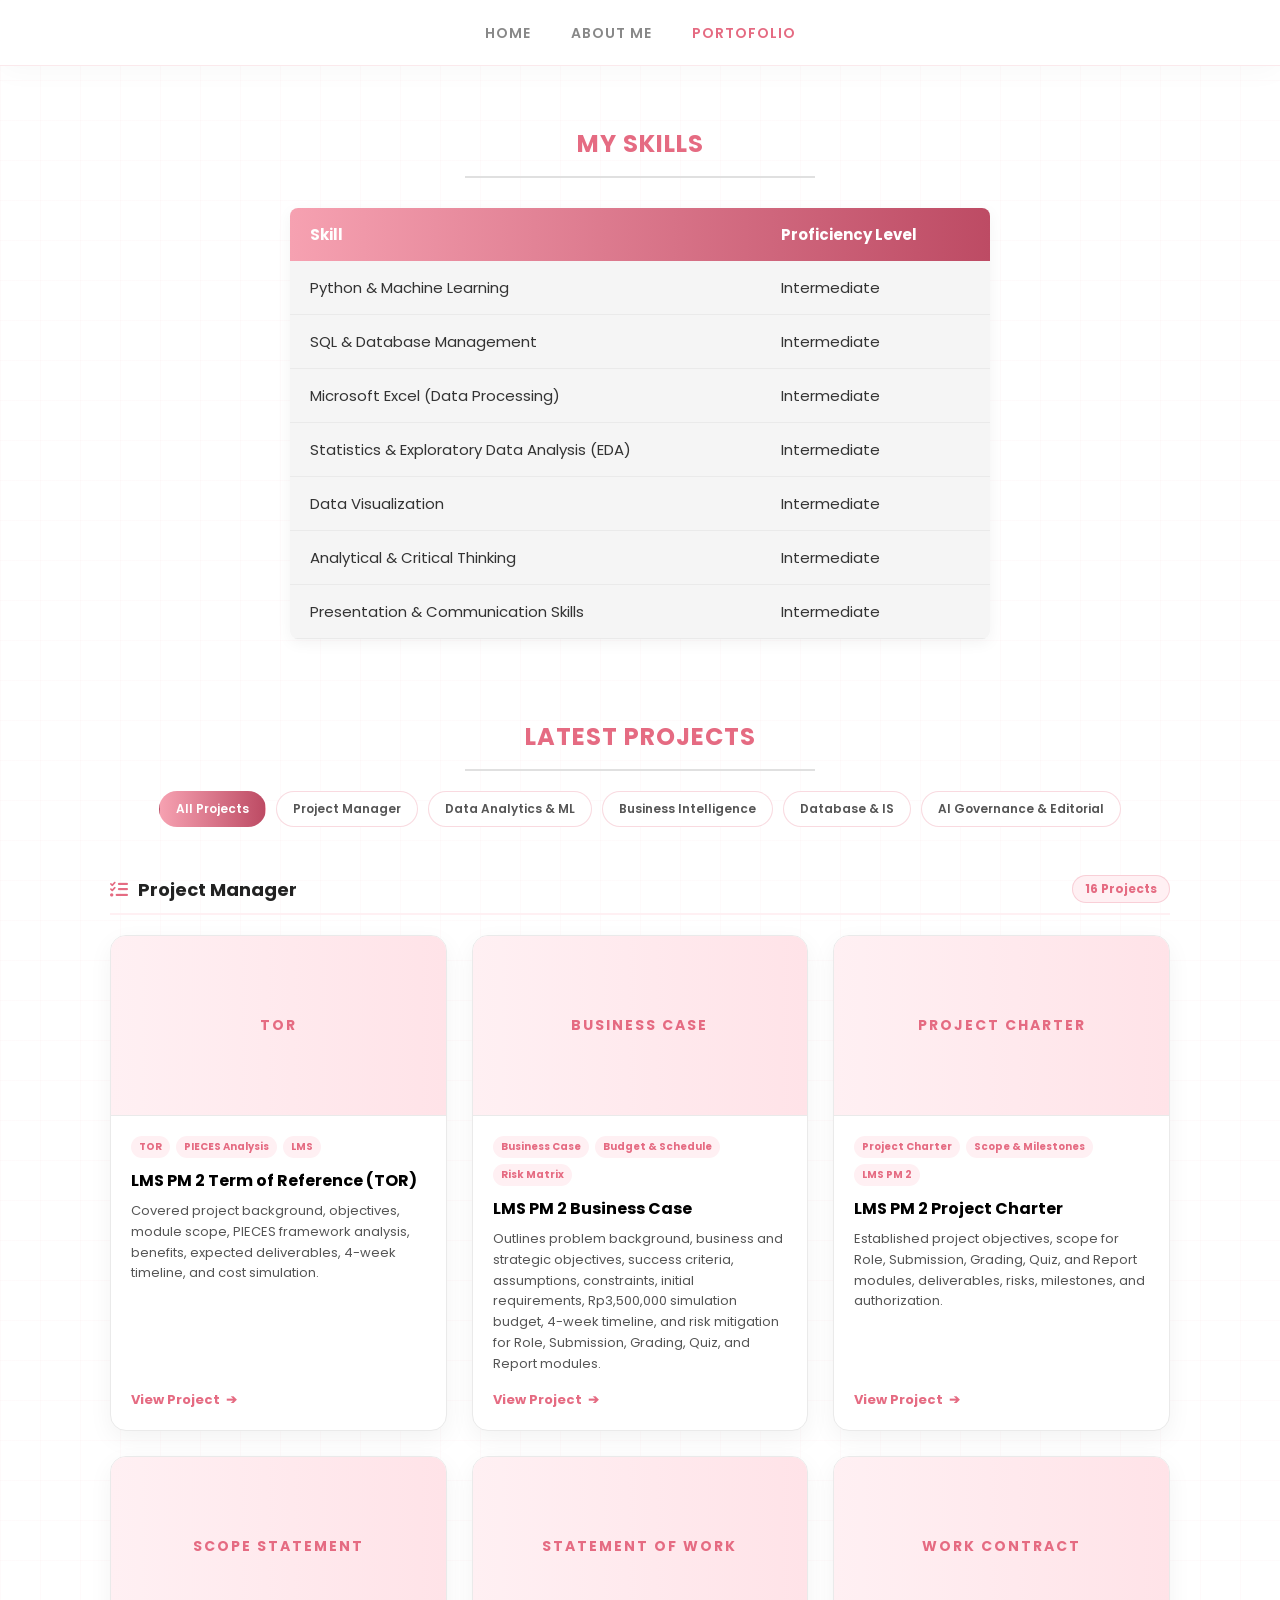
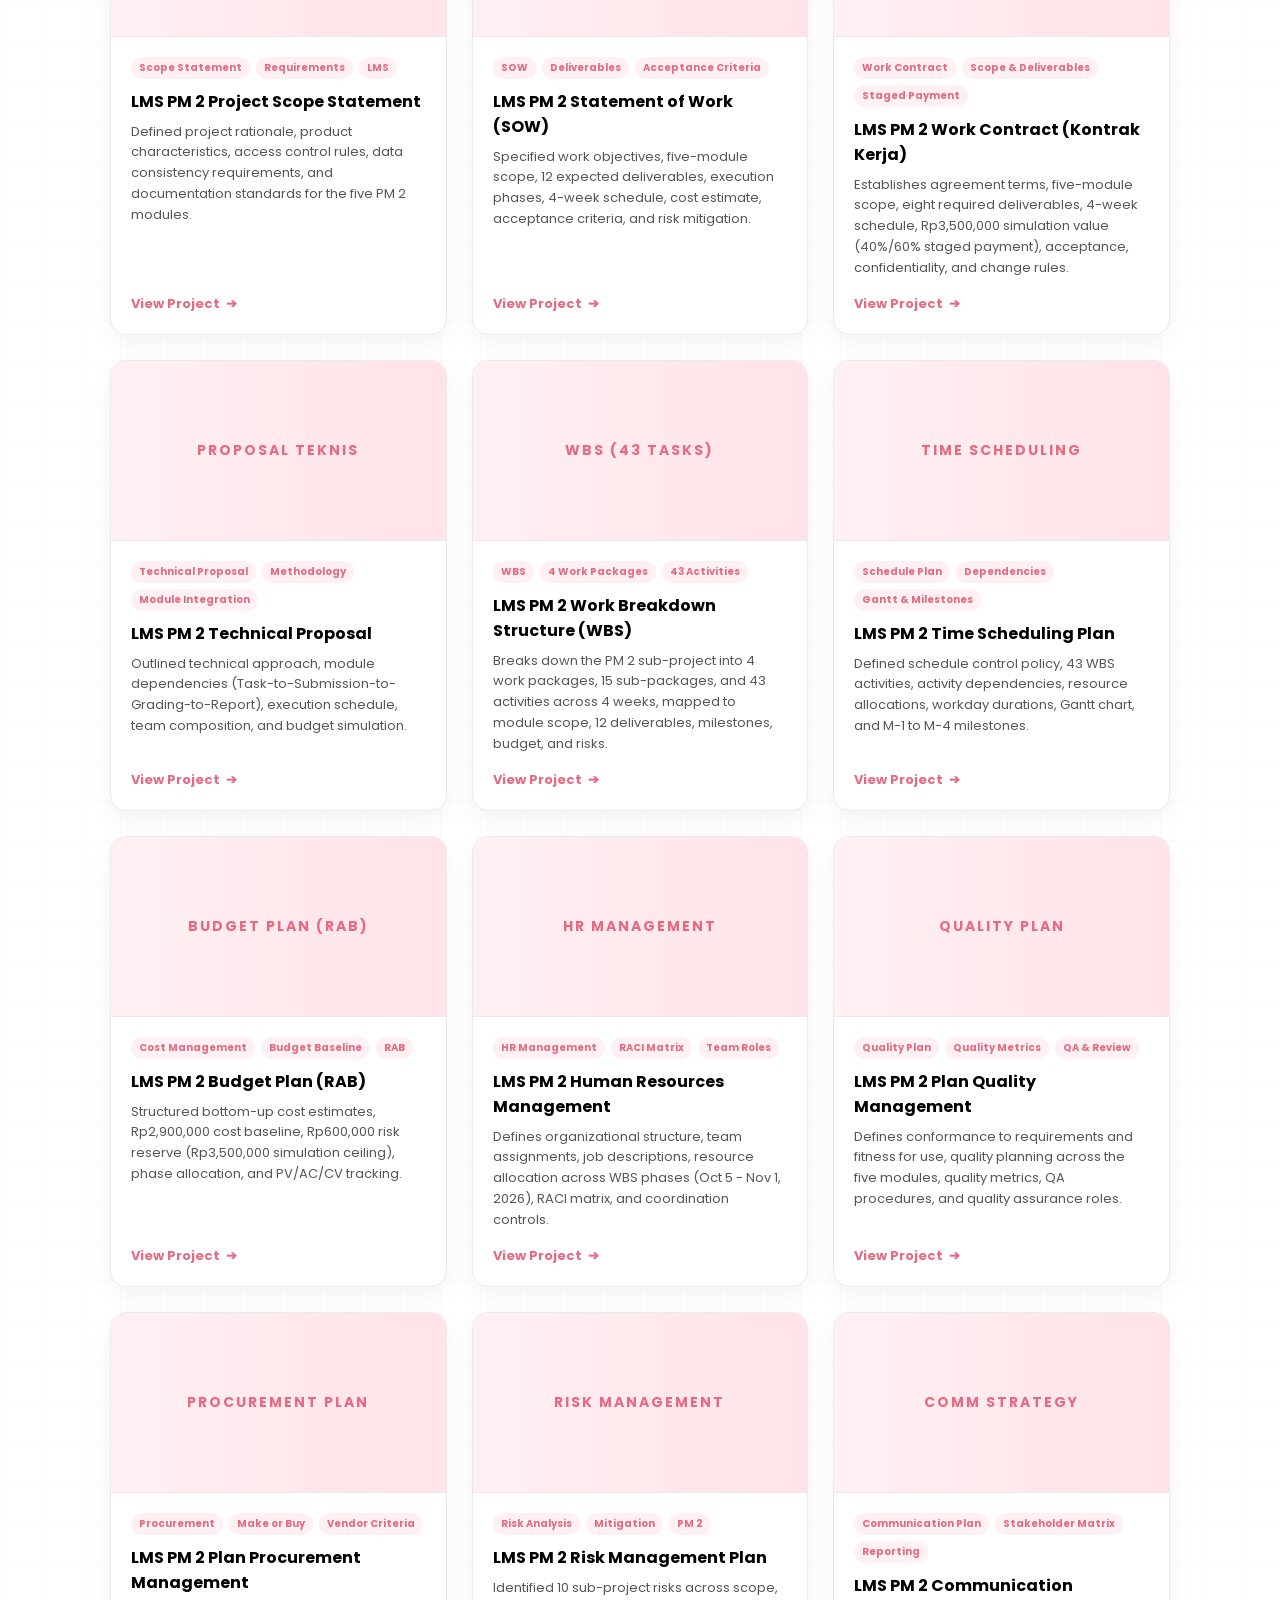
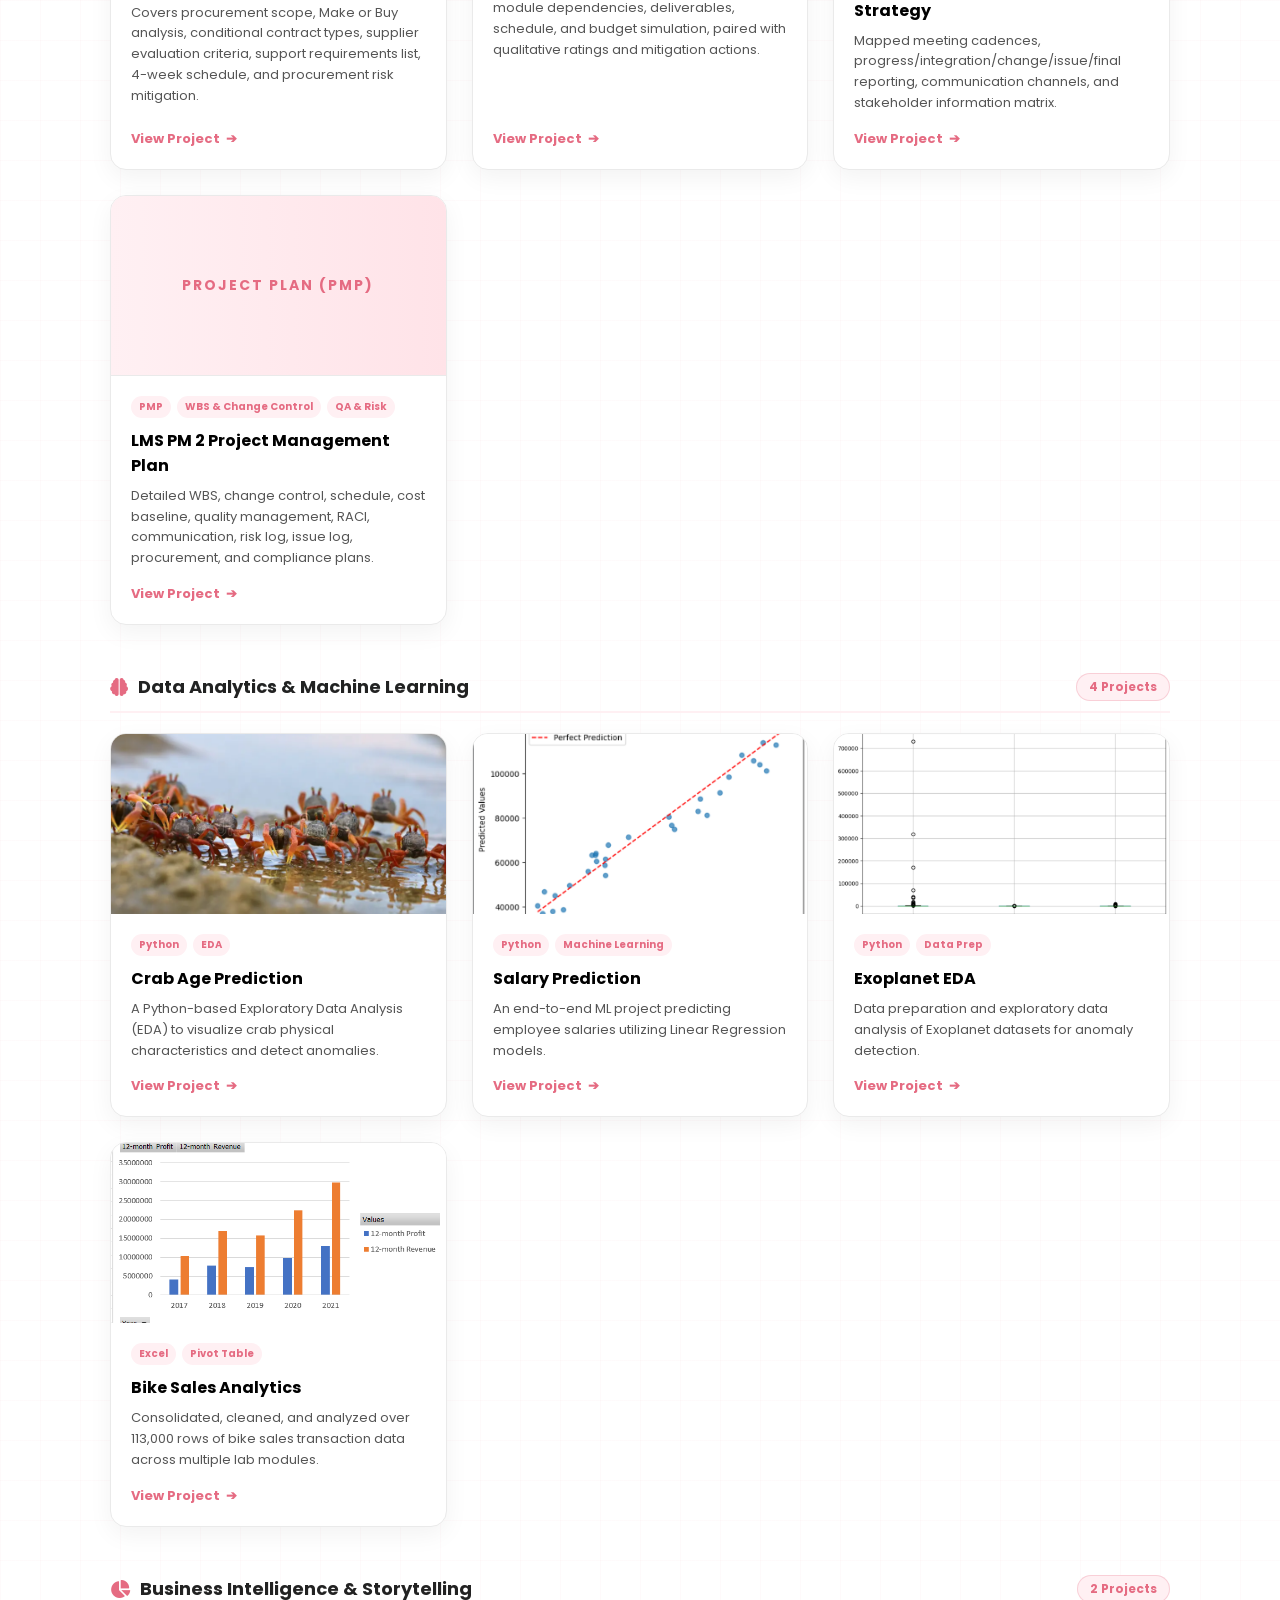
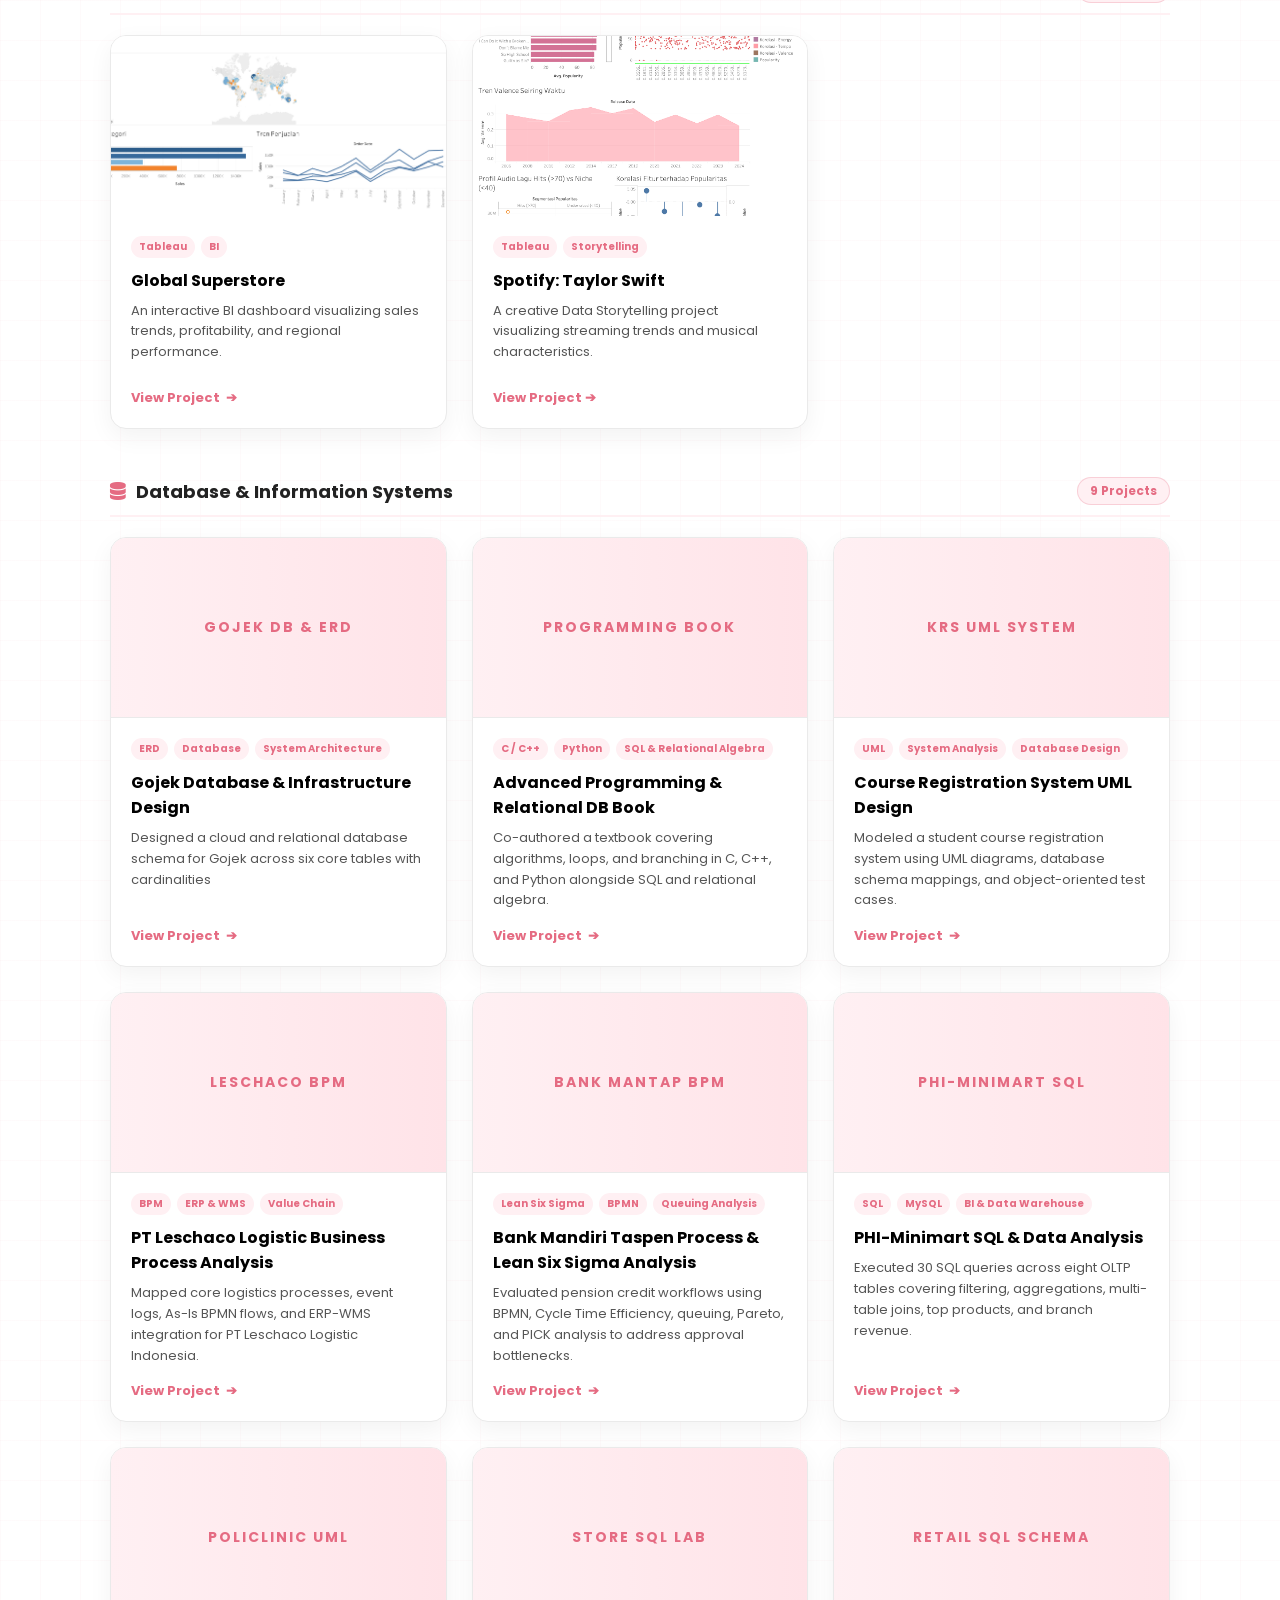
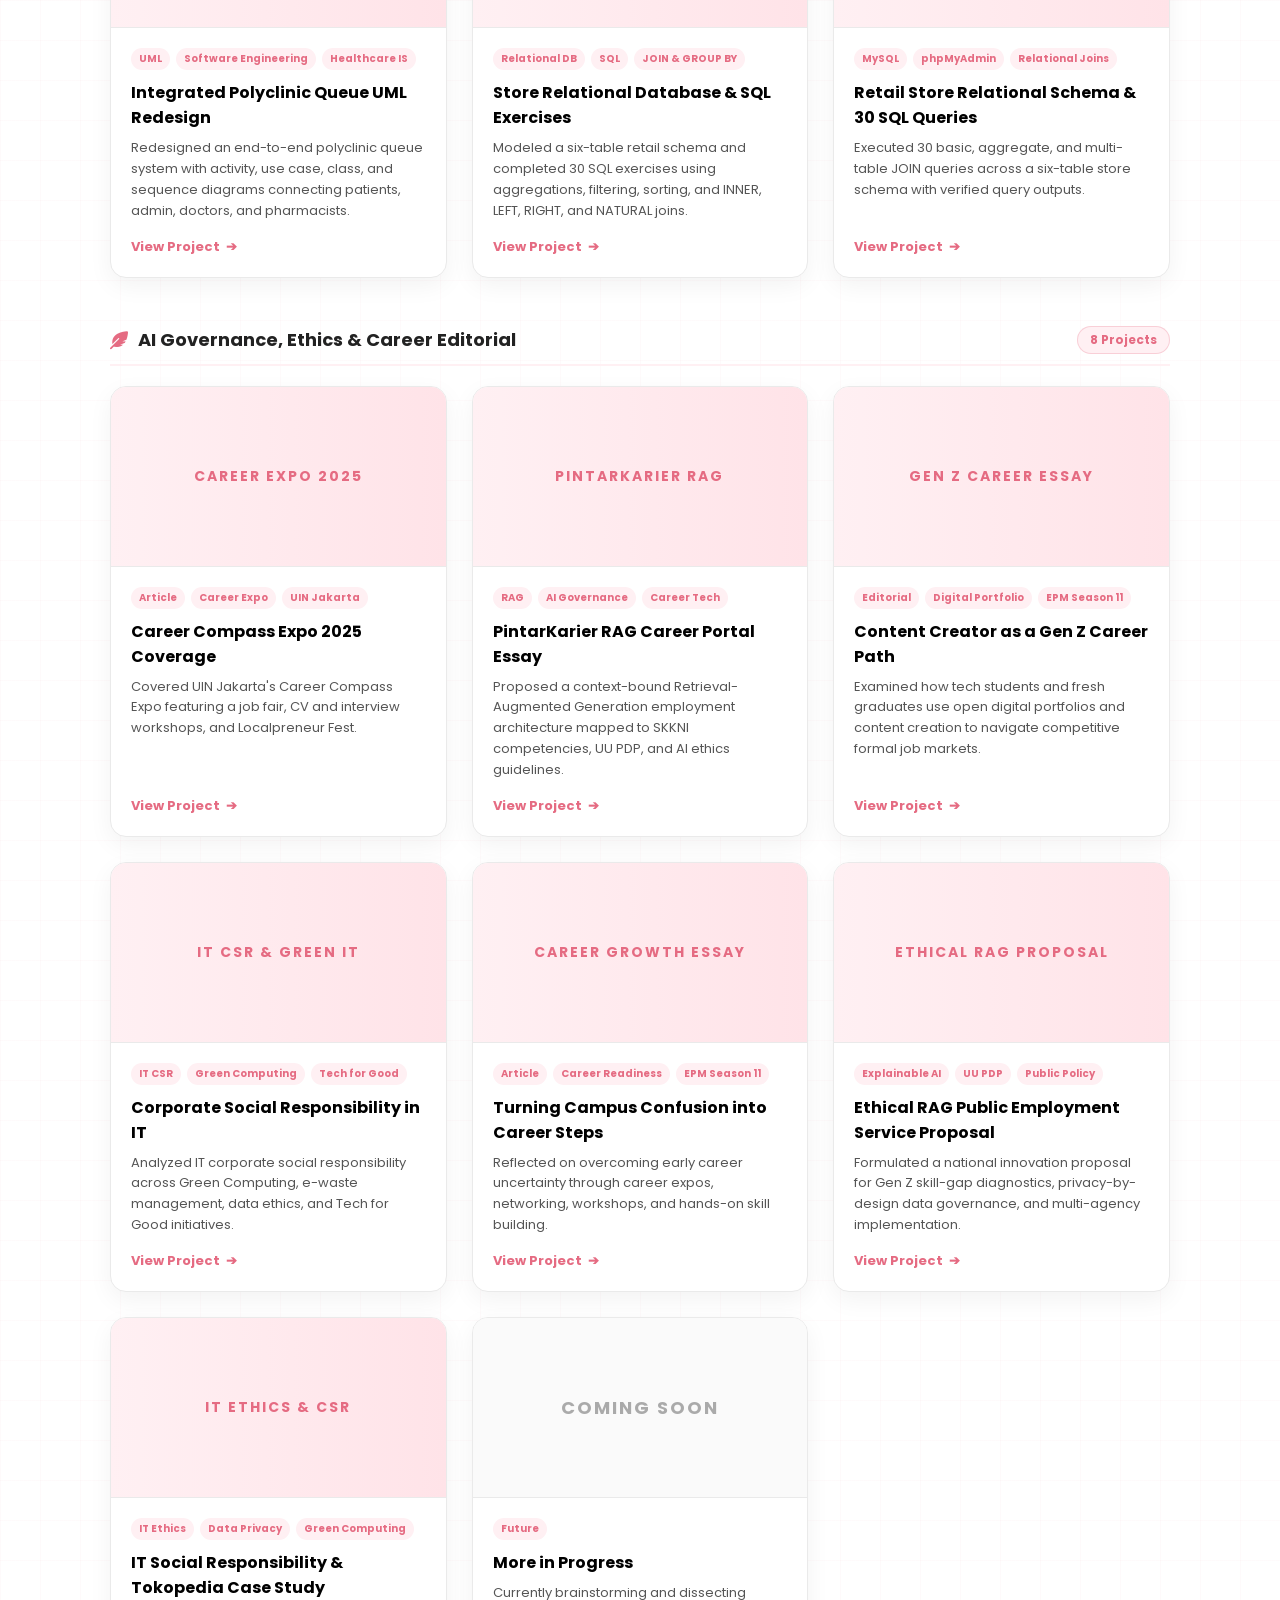
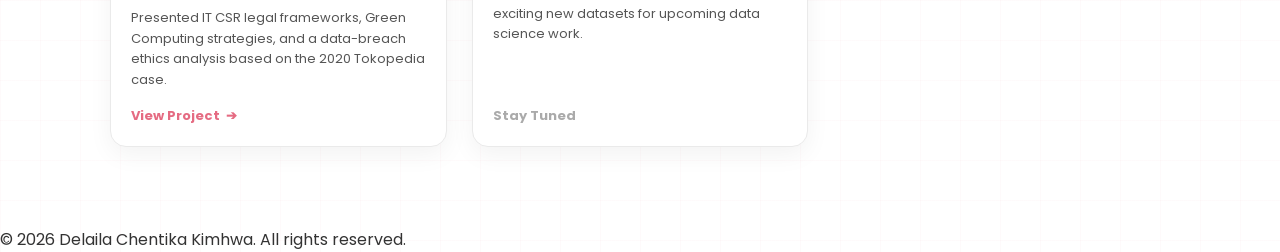
==== portofolio.html @ f0cc72c4 "Add files via upload" ====
<!DOCTYPE html>
<html lang="en">
<head>
    <meta charset="UTF-8">
    <meta name="viewport" content="width=device-width, initial-scale=1.0">
    <title>Portfolio - Delaila Chentika Kimhwa</title>
    <link rel="stylesheet" href="src/css/style.css">
    <link rel="stylesheet" href="https://cdnjs.cloudflare.com/ajax/libs/font-awesome/6.0.0/css/all.min.css">
    <style>
        /* Styling untuk Kotak Lampiran Foto/Sertifikat ala LinkedIn */
        .credential-attachment {
            display: flex;
            align-items: center;
            gap: 15px;
            margin-top: 15px;
            padding: 10px 15px;
            background: #faf8f9;
            border: 1px solid rgba(229, 107, 130, 0.2);
            border-radius: 10px;
            text-decoration: none;
            transition: all 0.3s ease;
            max-width: 450px;
        }
        .credential-attachment:hover {
            background: #fff0f3;
            transform: translateY(-2px);
            box-shadow: 0 4px 12px rgba(229, 107, 130, 0.15);
        }
        .credential-thumb {
            width: 70px;
            height: 50px;
            object-fit: cover;
            border-radius: 6px;
            border: 1px solid #ddd;
        }
        .credential-info h5 {
            font-size: 14px;
            font-weight: 700;
            color: #333;
            margin-bottom: 2px;
        }
        .credential-info span {
            font-size: 12px;
            color: #e56b82;
            font-weight: 600;
        }

        /* Pemisahan Kategori Proyek per Interest */
        .project-category-block {
            margin-top: 48px;
        }
        .project-category-block:first-of-type {
            margin-top: 24px;
        }
        .category-header {
            display: flex;
            align-items: center;
            justify-content: space-between;
            gap: 12px;
            margin-bottom: 20px;
            padding-bottom: 10px;
            border-bottom: 2px solid #fff0f3;
        }
        .category-header h3 {
            font-size: 18px;
            font-weight: 700;
            color: #222222;
            display: flex;
            align-items: center;
            gap: 10px;
        }
        .category-header h3 i {
            color: #e56b82;
        }
        .category-count {
            background: #fff0f3;
            color: #e56b82;
            font-size: 12px;
            font-weight: 700;
            padding: 4px 12px;
            border-radius: 20px;
            border: 1px solid rgba(229, 107, 130, 0.25);
        }
        .project-category-block .project-grid {
            margin-top: 0;
        }

        /* Filter Pill Opsional */
        .category-filter-bar {
            display: flex;
            flex-wrap: wrap;
            justify-content: center;
            gap: 10px;
            margin-top: 20px;
        }
        .filter-btn {
            background: #ffffff;
            color: #555555;
            border: 1px solid rgba(229, 107, 130, 0.25);
            padding: 8px 16px;
            border-radius: 20px;
            font-size: 12px;
            font-weight: 600;
            cursor: pointer;
            transition: all 0.25s ease;
        }
        .filter-btn:hover,
        .filter-btn.active {
            background: linear-gradient(to right, #f6a1b1, #bd4b64);
            color: #ffffff;
            border-color: transparent;
        }
    </style>
</head>
<body class="fade-in">

    <header>
        <nav>
            <ul class="nav-links">
                <li><a href="index.html">HOME</a></li>
                <li><a href="about.html">ABOUT ME</a></li>
                <li><a href="portofolio.html">PORTOFOLIO</a></li>
            </ul>
        </nav>
    </header>

    <main class="container portfolio-page">
        
        <!-- BAGIAN SKILLS -->
        <section class="skills-section">
            <div class="section-title">
                <h2>MY SKILLS</h2>
                <hr>
            </div>
            
            <div class="table-container">
                <table class="skill-table">
                    <thead>
                        <tr>
                            <th>Skill</th>
                            <th>Proficiency Level</th>
                        </tr>
                    </thead>
                    <tbody>
                        <tr>
                            <td>Python &amp; Machine Learning</td>
                            <td>Intermediate</td>
                        </tr>
                        <tr>
                            <td>SQL &amp; Database Management</td>
                            <td>Intermediate</td>
                        </tr>
                        <tr>
                            <td>Microsoft Excel (Data Processing)</td>
                            <td>Intermediate</td>
                        </tr>
                        <tr>
                            <td>Statistics &amp; Exploratory Data Analysis (EDA)</td>
                            <td>Intermediate</td>
                        </tr>
                        <tr>
                            <td>Data Visualization</td>
                            <td>Intermediate</td>
                        </tr>
                        <tr>
                            <td>Analytical &amp; Critical Thinking</td>
                            <td>Intermediate</td>
                        </tr>
                        <tr>
                            <td>Presentation &amp; Communication Skills</td>
                            <td>Intermediate</td>
                        </tr>
                    </tbody>
                </table>
            </div>
        </section>

       <!-- BAGIAN PROJECTS TERPISAH PER INTEREST -->
        <section class="projects-section">
            <div class="section-title">
                <h2>LATEST PROJECTS</h2>
                <hr>
                <div class="category-filter-bar" role="group" aria-label="Filter project categories">
                    <button type="button" class="filter-btn active" data-category="all">All Projects</button>
                    <button type="button" class="filter-btn" data-category="project-manager">Project Manager</button>
                    <button type="button" class="filter-btn" data-category="data-ml">Data Analytics &amp; ML</button>
                    <button type="button" class="filter-btn" data-category="bi">Business Intelligence</button>
                    <button type="button" class="filter-btn" data-category="db-is">Database &amp; IS</button>
                    <button type="button" class="filter-btn" data-category="ai-editorial">AI Governance &amp; Editorial</button>
                </div>
            </div>

            <!-- 0. PROJECT MANAGER -->
            <div class="project-category-block" data-category="project-manager">
                <div class="category-header">
                    <h3><i class="fas fa-tasks" aria-hidden="true"></i> Project Manager</h3>
                    <span class="category-count">16 Projects</span>
                </div>
                <div class="project-grid">
                    <!-- 1. Term of Reference (TOR) -->
                    <div class="project-card">
                        <div class="project-image-wrapper">
                            <div class="coming-soon-box" style="background: linear-gradient(to right, #fff0f3, #ffe3e8); height: 100%;">
                                <span class="coming-soon-text" style="color: #e56b82; font-size: 14px;">TOR</span>
                            </div>
                        </div>
                        <div class="project-content">
                            <div class="project-tags">
                                <span>TOR</span>
                                <span>PIECES Analysis</span>
                                <span>LMS</span>
                            </div>
                            <h3>LMS PM 2 Term of Reference (TOR)</h3>
                            <p>Covered project background, objectives, module scope, PIECES framework analysis, benefits, expected deliverables, 4-week timeline, and cost simulation.</p>
                            <a href="assets_pm/Term Of Reference_12409031010008_Delaila Chentika Kimhwa.pdf" target="_blank" rel="noopener noreferrer" class="project-link">View Project <span class="arrow">➔</span></a>
                        </div>
                    </div>

                    <!-- 2. Business Case -->
                    <div class="project-card">
                        <div class="project-image-wrapper">
                            <div class="coming-soon-box" style="background: linear-gradient(to right, #fff0f3, #ffe3e8); height: 100%;">
                                <span class="coming-soon-text" style="color: #e56b82; font-size: 14px;">BUSINESS CASE</span>
                            </div>
                        </div>
                        <div class="project-content">
                            <div class="project-tags">
                                <span>Business Case</span>
                                <span>Budget &amp; Schedule</span>
                                <span>Risk Matrix</span>
                            </div>
                            <h3>LMS PM 2 Business Case</h3>
                            <p>Outlines problem background, business and strategic objectives, success criteria, assumptions, constraints, initial requirements, Rp3,500,000 simulation budget, 4-week timeline, and risk mitigation for Role, Submission, Grading, Quiz, and Report modules.</p>
                            <a href="assets_pm/Business Case_12409031010008_Delaila Chentika Kimhwa_4.pdf" target="_blank" rel="noopener noreferrer" class="project-link">View Project <span class="arrow">➔</span></a>
                        </div>
                    </div>

                    <!-- 3. Project Charter -->
                    <div class="project-card">
                        <div class="project-image-wrapper">
                            <div class="coming-soon-box" style="background: linear-gradient(to right, #fff0f3, #ffe3e8); height: 100%;">
                                <span class="coming-soon-text" style="color: #e56b82; font-size: 14px;">PROJECT CHARTER</span>
                            </div>
                        </div>
                        <div class="project-content">
                            <div class="project-tags">
                                <span>Project Charter</span>
                                <span>Scope &amp; Milestones</span>
                                <span>LMS PM 2</span>
                            </div>
                            <h3>LMS PM 2 Project Charter</h3>
                            <p>Established project objectives, scope for Role, Submission, Grading, Quiz, and Report modules, deliverables, risks, milestones, and authorization.</p>
                            <a href="assets_pm/Project Charter_12409031010008_Delaila Chentika Kimhwa.pdf" target="_blank" rel="noopener noreferrer" class="project-link">View Project <span class="arrow">➔</span></a>
                        </div>
                    </div>

                    <!-- 4. Scope Statement -->
                    <div class="project-card">
                        <div class="project-image-wrapper">
                            <div class="coming-soon-box" style="background: linear-gradient(to right, #fff0f3, #ffe3e8); height: 100%;">
                                <span class="coming-soon-text" style="color: #e56b82; font-size: 14px;">SCOPE STATEMENT</span>
                            </div>
                        </div>
                        <div class="project-content">
                            <div class="project-tags">
                                <span>Scope Statement</span>
                                <span>Requirements</span>
                                <span>LMS</span>
                            </div>
                            <h3>LMS PM 2 Project Scope Statement</h3>
                            <p>Defined project rationale, product characteristics, access control rules, data consistency requirements, and documentation standards for the five PM 2 modules.</p>
                            <a href="assets_pm/Scope Statement_12409031010008_Delaila Chentika Kimhwa.pdf" target="_blank" rel="noopener noreferrer" class="project-link">View Project <span class="arrow">➔</span></a>
                        </div>
                    </div>

                    <!-- 5. Statement of Work (SOW) -->
                    <div class="project-card">
                        <div class="project-image-wrapper">
                            <div class="coming-soon-box" style="background: linear-gradient(to right, #fff0f3, #ffe3e8); height: 100%;">
                                <span class="coming-soon-text" style="color: #e56b82; font-size: 14px;">STATEMENT OF WORK</span>
                            </div>
                        </div>
                        <div class="project-content">
                            <div class="project-tags">
                                <span>SOW</span>
                                <span>Deliverables</span>
                                <span>Acceptance Criteria</span>
                            </div>
                            <h3>LMS PM 2 Statement of Work (SOW)</h3>
                            <p>Specified work objectives, five-module scope, 12 expected deliverables, execution phases, 4-week schedule, cost estimate, acceptance criteria, and risk mitigation.</p>
                            <a href="assets_pm/Statement Of Work_12409031010008_Delaila Chentika Kimhwa.pdf" target="_blank" rel="noopener noreferrer" class="project-link">View Project <span class="arrow">➔</span></a>
                        </div>
                    </div>

                    <!-- 6. Kontrak Kerja -->
                    <div class="project-card">
                        <div class="project-image-wrapper">
                            <div class="coming-soon-box" style="background: linear-gradient(to right, #fff0f3, #ffe3e8); height: 100%;">
                                <span class="coming-soon-text" style="color: #e56b82; font-size: 14px;">WORK CONTRACT</span>
                            </div>
                        </div>
                        <div class="project-content">
                            <div class="project-tags">
                                <span>Work Contract</span>
                                <span>Scope &amp; Deliverables</span>
                                <span>Staged Payment</span>
                            </div>
                            <h3>LMS PM 2 Work Contract (Kontrak Kerja)</h3>
                            <p>Establishes agreement terms, five-module scope, eight required deliverables, 4-week schedule, Rp3,500,000 simulation value (40%/60% staged payment), acceptance, confidentiality, and change rules.</p>
                            <a href="assets_pm/Kontrak Kerja_12409031010008_Delaila Chentika Kimhwa_4.pdf" target="_blank" rel="noopener noreferrer" class="project-link">View Project <span class="arrow">➔</span></a>
                        </div>
                    </div>

                    <!-- 7. Proposal Teknis -->
                    <div class="project-card">
                        <div class="project-image-wrapper">
                            <div class="coming-soon-box" style="background: linear-gradient(to right, #fff0f3, #ffe3e8); height: 100%;">
                                <span class="coming-soon-text" style="color: #e56b82; font-size: 14px;">PROPOSAL TEKNIS</span>
                            </div>
                        </div>
                        <div class="project-content">
                            <div class="project-tags">
                                <span>Technical Proposal</span>
                                <span>Methodology</span>
                                <span>Module Integration</span>
                            </div>
                            <h3>LMS PM 2 Technical Proposal</h3>
                            <p>Outlined technical approach, module dependencies (Task-to-Submission-to-Grading-to-Report), execution schedule, team composition, and budget simulation.</p>
                            <a href="assets_pm/Proposal Teknis 12409031010008_Delaila Chentika Kimhwa.pdf" target="_blank" rel="noopener noreferrer" class="project-link">View Project <span class="arrow">➔</span></a>
                        </div>
                    </div>

                    <!-- 8. Work Breakdown Structure (WBS) -->
                    <div class="project-card">
                        <div class="project-image-wrapper">
                            <div class="coming-soon-box" style="background: linear-gradient(to right, #fff0f3, #ffe3e8); height: 100%;">
                                <span class="coming-soon-text" style="color: #e56b82; font-size: 14px;">WBS (43 TASKS)</span>
                            </div>
                        </div>
                        <div class="project-content">
                            <div class="project-tags">
                                <span>WBS</span>
                                <span>4 Work Packages</span>
                                <span>43 Activities</span>
                            </div>
                            <h3>LMS PM 2 Work Breakdown Structure (WBS)</h3>
                            <p>Breaks down the PM 2 sub-project into 4 work packages, 15 sub-packages, and 43 activities across 4 weeks, mapped to module scope, 12 deliverables, milestones, budget, and risks.</p>
                            <a href="assets_pm/Work Breakdown Structure_12409031010008_Delaila Chentika Kimhwa.pdf" target="_blank" rel="noopener noreferrer" class="project-link">View Project <span class="arrow">➔</span></a>
                        </div>
                    </div>

                    <!-- 9. Time Scheduling -->
                    <div class="project-card">
                        <div class="project-image-wrapper">
                            <div class="coming-soon-box" style="background: linear-gradient(to right, #fff0f3, #ffe3e8); height: 100%;">
                                <span class="coming-soon-text" style="color: #e56b82; font-size: 14px;">TIME SCHEDULING</span>
                            </div>
                        </div>
                        <div class="project-content">
                            <div class="project-tags">
                                <span>Schedule Plan</span>
                                <span>Dependencies</span>
                                <span>Gantt &amp; Milestones</span>
                            </div>
                            <h3>LMS PM 2 Time Scheduling Plan</h3>
                            <p>Defined schedule control policy, 43 WBS activities, activity dependencies, resource allocations, workday durations, Gantt chart, and M-1 to M-4 milestones.</p>
                            <a href="assets_pm/Time Scheduling_12409031010008_Delaila Chentika Kimhwa.pdf" target="_blank" rel="noopener noreferrer" class="project-link">View Project <span class="arrow">➔</span></a>
                        </div>
                    </div>

                    <!-- 10. Rencana Anggaran Biaya (RAB) -->
                    <div class="project-card">
                        <div class="project-image-wrapper">
                            <div class="coming-soon-box" style="background: linear-gradient(to right, #fff0f3, #ffe3e8); height: 100%;">
                                <span class="coming-soon-text" style="color: #e56b82; font-size: 14px;">BUDGET PLAN (RAB)</span>
                            </div>
                        </div>
                        <div class="project-content">
                            <div class="project-tags">
                                <span>Cost Management</span>
                                <span>Budget Baseline</span>
                                <span>RAB</span>
                            </div>
                            <h3>LMS PM 2 Budget Plan (RAB)</h3>
                            <p>Structured bottom-up cost estimates, Rp2,900,000 cost baseline, Rp600,000 risk reserve (Rp3,500,000 simulation ceiling), phase allocation, and PV/AC/CV tracking.</p>
                            <a href="assets_pm/Rencana Angggaran Biaya_12409031010008_Delaila Chentika Kimhwa.pdf" target="_blank" rel="noopener noreferrer" class="project-link">View Project <span class="arrow">➔</span></a>
                        </div>
                    </div>

                    <!-- 11. Human Resources Management -->
                    <div class="project-card">
                        <div class="project-image-wrapper">
                            <div class="coming-soon-box" style="background: linear-gradient(to right, #fff0f3, #ffe3e8); height: 100%;">
                                <span class="coming-soon-text" style="color: #e56b82; font-size: 14px;">HR MANAGEMENT</span>
                            </div>
                        </div>
                        <div class="project-content">
                            <div class="project-tags">
                                <span>HR Management</span>
                                <span>RACI Matrix</span>
                                <span>Team Roles</span>
                            </div>
                            <h3>LMS PM 2 Human Resources Management</h3>
                            <p>Defines organizational structure, team assignments, job descriptions, resource allocation across WBS phases (Oct 5 - Nov 1, 2026), RACI matrix, and coordination controls.</p>
                            <a href="assets_pm/Human Resources Management_12409031010008_Delaila Chentika Kimhwa_4.pdf" target="_blank" rel="noopener noreferrer" class="project-link">View Project <span class="arrow">➔</span></a>
                        </div>
                    </div>

                    <!-- 12. Plan Quality Management -->
                    <div class="project-card">
                        <div class="project-image-wrapper">
                            <div class="coming-soon-box" style="background: linear-gradient(to right, #fff0f3, #ffe3e8); height: 100%;">
                                <span class="coming-soon-text" style="color: #e56b82; font-size: 14px;">QUALITY PLAN</span>
                            </div>
                        </div>
                        <div class="project-content">
                            <div class="project-tags">
                                <span>Quality Plan</span>
                                <span>Quality Metrics</span>
                                <span>QA &amp; Review</span>
                            </div>
                            <h3>LMS PM 2 Plan Quality Management</h3>
                            <p>Defines conformance to requirements and fitness for use, quality planning across the five modules, quality metrics, QA procedures, and quality assurance roles.</p>
                            <a href="assets_pm/Plan Quality Management_12409031010008_Delaila Chentika Kimhwa_4.pdf" target="_blank" rel="noopener noreferrer" class="project-link">View Project <span class="arrow">➔</span></a>
                        </div>
                    </div>

                    <!-- 13. Plan Procurement Management -->
                    <div class="project-card">
                        <div class="project-image-wrapper">
                            <div class="coming-soon-box" style="background: linear-gradient(to right, #fff0f3, #ffe3e8); height: 100%;">
                                <span class="coming-soon-text" style="color: #e56b82; font-size: 14px;">PROCUREMENT PLAN</span>
                            </div>
                        </div>
                        <div class="project-content">
                            <div class="project-tags">
                                <span>Procurement</span>
                                <span>Make or Buy</span>
                                <span>Vendor Criteria</span>
                            </div>
                            <h3>LMS PM 2 Plan Procurement Management</h3>
                            <p>Covers procurement scope, Make or Buy analysis, conditional contract types, supplier evaluation criteria, support requirements list, 4-week schedule, and procurement risk mitigation.</p>
                            <a href="assets_pm/Plan Procurement Management_12409031010008_Delaila Chentika Kimhwa_4.pdf" target="_blank" rel="noopener noreferrer" class="project-link">View Project <span class="arrow">➔</span></a>
                        </div>
                    </div>

                    <!-- 14. Risk Management Plan -->
                    <div class="project-card">
                        <div class="project-image-wrapper">
                            <div class="coming-soon-box" style="background: linear-gradient(to right, #fff0f3, #ffe3e8); height: 100%;">
                                <span class="coming-soon-text" style="color: #e56b82; font-size: 14px;">RISK MANAGEMENT</span>
                            </div>
                        </div>
                        <div class="project-content">
                            <div class="project-tags">
                                <span>Risk Analysis</span>
                                <span>Mitigation</span>
                                <span>PM 2</span>
                            </div>
                            <h3>LMS PM 2 Risk Management Plan</h3>
                            <p>Identified 10 sub-project risks across scope, module dependencies, deliverables, schedule, and budget simulation, paired with qualitative ratings and mitigation actions.</p>
                            <a href="assets_pm/Risk Management_12409031010008_Delaila Chentika Kimhwa.pdf" target="_blank" rel="noopener noreferrer" class="project-link">View Project <span class="arrow">➔</span></a>
                        </div>
                    </div>

                    <!-- 15. Strategy Communication -->
                    <div class="project-card">
                        <div class="project-image-wrapper">
                            <div class="coming-soon-box" style="background: linear-gradient(to right, #fff0f3, #ffe3e8); height: 100%;">
                                <span class="coming-soon-text" style="color: #e56b82; font-size: 14px;">COMM STRATEGY</span>
                            </div>
                        </div>
                        <div class="project-content">
                            <div class="project-tags">
                                <span>Communication Plan</span>
                                <span>Stakeholder Matrix</span>
                                <span>Reporting</span>
                            </div>
                            <h3>LMS PM 2 Communication Strategy</h3>
                            <p>Mapped meeting cadences, progress/integration/change/issue/final reporting, communication channels, and stakeholder information matrix.</p>
                            <a href="assets_pm/Strategy Communication_12409031010008_Delaila Chentika Kimhwa.pdf" target="_blank" rel="noopener noreferrer" class="project-link">View Project <span class="arrow">➔</span></a>
                        </div>
                    </div>

                    <!-- 16. Project Management Plan -->
                    <div class="project-card">
                        <div class="project-image-wrapper">
                            <div class="coming-soon-box" style="background: linear-gradient(to right, #fff0f3, #ffe3e8); height: 100%;">
                                <span class="coming-soon-text" style="color: #e56b82; font-size: 14px;">PROJECT PLAN (PMP)</span>
                            </div>
                        </div>
                        <div class="project-content">
                            <div class="project-tags">
                                <span>PMP</span>
                                <span>WBS &amp; Change Control</span>
                                <span>QA &amp; Risk</span>
                            </div>
                            <h3>LMS PM 2 Project Management Plan</h3>
                            <p>Detailed WBS, change control, schedule, cost baseline, quality management, RACI, communication, risk log, issue log, procurement, and compliance plans.</p>
                            <a href="assets_pm/Project Management Plan_12409031010008_Delaila Chentika Kimhwa.pdf" target="_blank" rel="noopener noreferrer" class="project-link">View Project <span class="arrow">➔</span></a>
                        </div>
                    </div>
                </div>
            </div>

            <!-- 1. DATA ANALYTICS & MACHINE LEARNING -->
            <div class="project-category-block" data-category="data-ml">
                <div class="category-header">
                    <h3><i class="fas fa-brain" aria-hidden="true"></i> Data Analytics &amp; Machine Learning</h3>
                    <span class="category-count">4 Projects</span>
                </div>
                <div class="project-grid">
                    <!-- Proyek 1: Crab Age Prediction -->
                    <div class="project-card">
                        <div class="project-image-wrapper">
                            <img src="src/images/project1.webp" alt="Crab Age Prediction" class="project-photo">
                        </div>
                        <div class="project-content">
                            <div class="project-tags"><span>Python</span><span>EDA</span></div>
                            <h3>Crab Age Prediction</h3>
                            <p>A Python-based Exploratory Data Analysis (EDA) to visualize crab physical characteristics and detect anomalies.</p>
                            <a href="https://colab.research.google.com/drive/1_MpdQVG3_aScPOIHfPlTEMm8BZms1I5K?usp=sharing" target="_blank" class="project-link">View Project <span class="arrow">➔</span></a>
                        </div>
                    </div>

                    <!-- Proyek 2: Salary Prediction -->
                    <div class="project-card">
                        <div class="project-image-wrapper">
                            <img src="src/images/salary.png" alt="Salary Prediction" class="project-photo">
                        </div>
                        <div class="project-content">
                            <div class="project-tags"><span>Python</span><span>Machine Learning</span></div>
                            <h3>Salary Prediction</h3>
                            <p>An end-to-end ML project predicting employee salaries utilizing Linear Regression models.</p>
                            <a href="https://colab.research.google.com/drive/1-3cIQRuJZw02zt6nq6T8I2vycvTY5Z_b?usp=sharing" target="_blank" class="project-link">View Project <span class="arrow">➔</span></a>
                        </div>
                    </div>

                    <!-- Proyek 5: Exoplanet EDA -->
                    <div class="project-card">
                        <div class="project-image-wrapper">
                            <img src="src/images/exoplanet.png" alt="Exoplanet EDA" class="project-photo">
                        </div>
                        <div class="project-content">
                            <div class="project-tags"><span>Python</span><span>Data Prep</span></div>
                            <h3>Exoplanet EDA</h3>
                            <p>Data preparation and exploratory data analysis of Exoplanet datasets for anomaly detection.</p>
                            <a href="https://colab.research.google.com/drive/1ij_EJm0ymHEWEC1HXGd9xpXlLRFbmABj?usp=sharing" target="_blank" class="project-link">View Project <span class="arrow">➔</span></a>
                        </div>
                    </div>

                    <!-- Proyek 6: Bike Sales & Analytics Lab -->
                    <div class="project-card">
                        <div class="project-image-wrapper">
                            <img src="src/images/bike_sales.png" alt="Excel Data Analytics Lab" class="project-photo">
                        </div>
                        <div class="project-content">
                            <div class="project-tags"><span>Excel</span><span>Pivot Table</span></div>
                            <h3>Bike Sales Analytics</h3>
                            <p>Consolidated, cleaned, and analyzed over 113,000 rows of bike sales transaction data across multiple lab modules.</p>
                            <a href="assets_excel/Bike_Sales_Visualizations.xlsx" target="_blank" class="project-link">View Project <span class="arrow">➔</span></a>
                        </div>
                    </div>
                </div>
            </div>

            <!-- 2. BUSINESS INTELLIGENCE & STORYTELLING -->
            <div class="project-category-block" data-category="bi">
                <div class="category-header">
                    <h3><i class="fas fa-chart-pie" aria-hidden="true"></i> Business Intelligence &amp; Storytelling</h3>
                    <span class="category-count">2 Projects</span>
                </div>
                <div class="project-grid">
                    <!-- Proyek 3: Global Superstore -->
                    <div class="project-card">
                        <div class="project-image-wrapper">
                            <img src="src/images/superstore.png" alt="Global Superstore Dashboard" class="project-photo">
                        </div>
                        <div class="project-content">
                            <div class="project-tags"><span>Tableau</span><span>BI</span></div>
                            <h3>Global Superstore</h3>
                            <p>An interactive BI dashboard visualizing sales trends, profitability, and regional performance.</p>
                            <a href="https://public.tableau.com/app/profile/delaila.chentika.kimhwa/viz/Tableau1_17842648500890/Dashboard" target="_blank" class="project-link">View Project <span class="arrow">➔</span></a>
                        </div>
                    </div>

                    <!-- Proyek 4: Spotify Taylor Swift -->
                    <div class="project-card">
                        <div class="project-image-wrapper">
                            <img src="src/images/spotify.png" alt="Spotify Analysis" class="project-photo">
                        </div>
                        <div class="project-content">
                            <div class="project-tags"><span>Tableau</span><span>Storytelling</span></div>
                            <h3>Spotify: Taylor Swift</h3>
                            <p>A creative Data Storytelling project visualizing streaming trends and musical characteristics.</p>
                            <div style="margin-top: 10px; display: flex; gap: 10px; flex-wrap: wrap;">
                                <a href="https://public.tableau.com/app/profile/delaila.chentika.kimhwa/viz/SpotifyTaylorSwift_17842581307840/Dashboard1" target="_blank" class="project-link">View Project ➔</a>
                            </div>
                        </div>
                    </div>
                </div>
            </div>

            <!-- 3. DATABASE & INFORMATION SYSTEMS -->
            <div class="project-category-block" data-category="db-is">
                <div class="category-header">
                    <h3><i class="fas fa-database" aria-hidden="true"></i> Database &amp; Information Systems</h3>
                    <span class="category-count">9 Projects</span>
                </div>
                <div class="project-grid">
                    <!-- Proyek 7: Gojek Database & Infrastructure Design -->
                    <div class="project-card">
                        <div class="project-image-wrapper">
                            <div class="coming-soon-box" style="background: linear-gradient(to right, #fff0f3, #ffe3e8); height: 100%;">
                                <span class="coming-soon-text" style="color: #e56b82; font-size: 14px;">GOJEK DB &amp; ERD</span>
                            </div>
                        </div>
                        <div class="project-content">
                            <div class="project-tags">
                                <span>ERD</span>
                                <span>Database</span>
                                <span>System Architecture</span>
                            </div>
                            <h3>Gojek Database &amp; Infrastructure Design</h3>
                            <p>Designed a cloud and relational database schema for Gojek across six core tables with cardinalities</p>
                            <a href="assets_pdf/Analisis Infrastruktur dan Pemodelan Basis Data (ERD) pada Layanan Gojek.pdf" target="_blank" rel="noopener noreferrer" class="project-link">View Project <span class="arrow">➔</span></a>
                        </div>
                    </div>

                    <!-- Proyek 8: Advanced Programming & Relational DB Book -->
                    <div class="project-card">
                        <div class="project-image-wrapper">
                            <div class="coming-soon-box" style="background: linear-gradient(to right, #fff0f3, #ffe3e8); height: 100%;">
                                <span class="coming-soon-text" style="color: #e56b82; font-size: 14px;">PROGRAMMING BOOK</span>
                            </div>
                        </div>
                        <div class="project-content">
                            <div class="project-tags">
                                <span>C / C++</span>
                                <span>Python</span>
                                <span>SQL &amp; Relational Algebra</span>
                            </div>
                            <h3>Advanced Programming &amp; Relational DB Book</h3>
                            <p>Co-authored a textbook covering algorithms, loops, and branching in C, C++, and Python alongside SQL and relational algebra.</p>
                            <a href="assets_pdf/Buku Pemrograman Lanjut.pdf" target="_blank" rel="noopener noreferrer" class="project-link">View Project <span class="arrow">➔</span></a>
                        </div>
                    </div>

                    <!-- Proyek 10: Course Registration System UML Design -->
                    <div class="project-card">
                        <div class="project-image-wrapper">
                            <div class="coming-soon-box" style="background: linear-gradient(to right, #fff0f3, #ffe3e8); height: 100%;">
                                <span class="coming-soon-text" style="color: #e56b82; font-size: 14px;">KRS UML SYSTEM</span>
                            </div>
                        </div>
                        <div class="project-content">
                            <div class="project-tags">
                                <span>UML</span>
                                <span>System Analysis</span>
                                <span>Database Design</span>
                            </div>
                            <h3>Course Registration System UML Design</h3>
                            <p>Modeled a student course registration system using UML diagrams, database schema mappings, and object-oriented test cases.</p>
                            <a href="assets_pdf/Analisis dan Perancangan Sistem Informasi Pengisian KRS Berbasis Pemodelan UML.pdf" target="_blank" rel="noopener noreferrer" class="project-link">View Project <span class="arrow">➔</span></a>
                        </div>
                    </div>

                    <!-- Proyek 12: PT Leschaco Logistic Business Process Analysis -->
                    <div class="project-card">
                        <div class="project-image-wrapper">
                            <div class="coming-soon-box" style="background: linear-gradient(to right, #fff0f3, #ffe3e8); height: 100%;">
                                <span class="coming-soon-text" style="color: #e56b82; font-size: 14px;">LESCHACO BPM</span>
                            </div>
                        </div>
                        <div class="project-content">
                            <div class="project-tags">
                                <span>BPM</span>
                                <span>ERP &amp; WMS</span>
                                <span>Value Chain</span>
                            </div>
                            <h3>PT Leschaco Logistic Business Process Analysis</h3>
                            <p>Mapped core logistics processes, event logs, As-Is BPMN flows, and ERP-WMS integration for PT Leschaco Logistic Indonesia.</p>
                            <a href="assets_pdf/Laporan Analisis Proses Bisnis pada PT Leschaco Logistic Indonesia.pdf" target="_blank" rel="noopener noreferrer" class="project-link">View Project <span class="arrow">➔</span></a>
                        </div>
                    </div>

                    <!-- Proyek 13: Bank Mandiri Taspen Process & Lean Six Sigma Analysis -->
                    <div class="project-card">
                        <div class="project-image-wrapper">
                            <div class="coming-soon-box" style="background: linear-gradient(to right, #fff0f3, #ffe3e8); height: 100%;">
                                <span class="coming-soon-text" style="color: #e56b82; font-size: 14px;">BANK MANTAP BPM</span>
                            </div>
                        </div>
                        <div class="project-content">
                            <div class="project-tags">
                                <span>Lean Six Sigma</span>
                                <span>BPMN</span>
                                <span>Queuing Analysis</span>
                            </div>
                            <h3>Bank Mandiri Taspen Process &amp; Lean Six Sigma Analysis</h3>
                            <p>Evaluated pension credit workflows using BPMN, Cycle Time Efficiency, queuing, Pareto, and PICK analysis to address approval bottlenecks.</p>
                            <a href="assets_pdf/Laporan Studi Kasus Analisis dan Pemodelan Proses Bisnis PT Bank Mandiri Taspen.pdf" target="_blank" rel="noopener noreferrer" class="project-link">View Project <span class="arrow">➔</span></a>
                        </div>
                    </div>

                    <!-- Proyek 17: PHI-Minimart SQL & Data Analysis -->
                    <div class="project-card">
                        <div class="project-image-wrapper">
                            <div class="coming-soon-box" style="background: linear-gradient(to right, #fff0f3, #ffe3e8); height: 100%;">
                                <span class="coming-soon-text" style="color: #e56b82; font-size: 14px;">PHI-MINIMART SQL</span>
                            </div>
                        </div>
                        <div class="project-content">
                            <div class="project-tags">
                                <span>SQL</span>
                                <span>MySQL</span>
                                <span>BI &amp; Data Warehouse</span>
                            </div>
                            <h3>PHI-Minimart SQL &amp; Data Analysis</h3>
                            <p>Executed 30 SQL queries across eight OLTP tables covering filtering, aggregations, multi-table joins, top products, and branch revenue.</p>
                            <a href="assets_pdf/Multi-Branch Sales & Pricing Analysis on PHI-Minimart Database.pdf" target="_blank" rel="noopener noreferrer" class="project-link">View Project <span class="arrow">➔</span></a>
                        </div>
                    </div>

                    <!-- Proyek 18: Integrated Polyclinic Queue UML Redesign -->
                    <div class="project-card">
                        <div class="project-image-wrapper">
                            <div class="coming-soon-box" style="background: linear-gradient(to right, #fff0f3, #ffe3e8); height: 100%;">
                                <span class="coming-soon-text" style="color: #e56b82; font-size: 14px;">POLICLINIC UML</span>
                            </div>
                        </div>
                        <div class="project-content">
                            <div class="project-tags">
                                <span>UML</span>
                                <span>Software Engineering</span>
                                <span>Healthcare IS</span>
                            </div>
                            <h3>Integrated Polyclinic Queue UML Redesign</h3>
                            <p>Redesigned an end-to-end polyclinic queue system with activity, use case, class, and sequence diagrams connecting patients, admin, doctors, and pharmacists.</p>
                            <a href="assets_pdf/Pemodelan Ulang Sistem Antrean Poliklinik Terintegrasi Menggunakan UML.pdf" target="_blank" rel="noopener noreferrer" class="project-link">View Project <span class="arrow">➔</span></a>
                        </div>
                    </div>

                    <!-- Proyek 19: Store Relational Database & SQL Exercises -->
                    <div class="project-card">
                        <div class="project-image-wrapper">
                            <div class="coming-soon-box" style="background: linear-gradient(to right, #fff0f3, #ffe3e8); height: 100%;">
                                <span class="coming-soon-text" style="color: #e56b82; font-size: 14px;">STORE SQL LAB</span>
                            </div>
                        </div>
                        <div class="project-content">
                            <div class="project-tags">
                                <span>Relational DB</span>
                                <span>SQL</span>
                                <span>JOIN &amp; GROUP BY</span>
                            </div>
                            <h3>Store Relational Database &amp; SQL Exercises</h3>
                            <p>Modeled a six-table retail schema and completed 30 SQL exercises using aggregations, filtering, sorting, and INNER, LEFT, RIGHT, and NATURAL joins.</p>
                            <a href="assets_pdf/Penyelesaian Studi Kasus dan Latihan Query SQL Relasional pada Basis Data Store.pdf" target="_blank" rel="noopener noreferrer" class="project-link">View Project <span class="arrow">➔</span></a>
                        </div>
                    </div>

                    <!-- Proyek 21: Retail Store Relational Schema & 30 SQL Queries -->
                    <div class="project-card">
                        <div class="project-image-wrapper">
                            <div class="coming-soon-box" style="background: linear-gradient(to right, #fff0f3, #ffe3e8); height: 100%;">
                                <span class="coming-soon-text" style="color: #e56b82; font-size: 14px;">RETAIL SQL SCHEMA</span>
                            </div>
                        </div>
                        <div class="project-content">
                            <div class="project-tags">
                                <span>MySQL</span>
                                <span>phpMyAdmin</span>
                                <span>Relational Joins</span>
                            </div>
                            <h3>Retail Store Relational Schema &amp; 30 SQL Queries</h3>
                            <p>Executed 30 basic, aggregate, and multi-table JOIN queries across a six-table store schema with verified query outputs.</p>
                            <a href="assets_pdf/Relational Database &amp; Sales Querying on Retail Store Schema.pdf" target="_blank" rel="noopener noreferrer" class="project-link">View Project <span class="arrow">➔</span></a>
                        </div>
                    </div>
                </div>
            </div>

            <!-- 4. AI GOVERNANCE, ETHICS & CAREER EDITORIAL -->
            <div class="project-category-block" data-category="ai-editorial">
                <div class="category-header">
                    <h3><i class="fas fa-feather-alt" aria-hidden="true"></i> AI Governance, Ethics &amp; Career Editorial</h3>
                    <span class="category-count">8 Projects</span>
                </div>
                <div class="project-grid">
                    <!-- Proyek 9: Career Compass Expo 2025 Coverage -->
                    <div class="project-card">
                        <div class="project-image-wrapper">
                            <div class="coming-soon-box" style="background: linear-gradient(to right, #fff0f3, #ffe3e8); height: 100%;">
                                <span class="coming-soon-text" style="color: #e56b82; font-size: 14px;">CAREER EXPO 2025</span>
                            </div>
                        </div>
                        <div class="project-content">
                            <div class="project-tags">
                                <span>Article</span>
                                <span>Career Expo</span>
                                <span>UIN Jakarta</span>
                            </div>
                            <h3>Career Compass Expo 2025 Coverage</h3>
                            <p>Covered UIN Jakarta's Career Compass Expo featuring a job fair, CV and interview workshops, and Localpreneur Fest.</p>
                            <a href="assets_pdf/Career Compass Expo 2025 Menyiapkan Mahasiswa dan Fresh Graduate Hadapi Dunia Kerja.pdf" target="_blank" rel="noopener noreferrer" class="project-link">View Project <span class="arrow">➔</span></a>
                        </div>
                    </div>

                    <!-- Proyek 11: PintarKarier RAG Career Portal Essay -->
                    <div class="project-card">
                        <div class="project-image-wrapper">
                            <div class="coming-soon-box" style="background: linear-gradient(to right, #fff0f3, #ffe3e8); height: 100%;">
                                <span class="coming-soon-text" style="color: #e56b82; font-size: 14px;">PINTARKARIER RAG</span>
                            </div>
                        </div>
                        <div class="project-content">
                            <div class="project-tags">
                                <span>RAG</span>
                                <span>AI Governance</span>
                                <span>Career Tech</span>
                            </div>
                            <h3>PintarKarier RAG Career Portal Essay</h3>
                            <p>Proposed a context-bound Retrieval-Augmented Generation employment architecture mapped to SKKNI competencies, UU PDP, and AI ethics guidelines.</p>
                            <a href="assets_pdf/Essai PintarKarier Layanan Ketenagakerjaan Berbasis RAG untuk Generasi Z.pdf" target="_blank" rel="noopener noreferrer" class="project-link">View Project <span class="arrow">➔</span></a>
                        </div>
                    </div>

                    <!-- Proyek 14: Content Creator as a Gen Z Career Path -->
                    <div class="project-card">
                        <div class="project-image-wrapper">
                            <div class="coming-soon-box" style="background: linear-gradient(to right, #fff0f3, #ffe3e8); height: 100%;">
                                <span class="coming-soon-text" style="color: #e56b82; font-size: 14px;">GEN Z CAREER ESSAY</span>
                            </div>
                        </div>
                        <div class="project-content">
                            <div class="project-tags">
                                <span>Editorial</span>
                                <span>Digital Portfolio</span>
                                <span>EPM Season 11</span>
                            </div>
                            <h3>Content Creator as a Gen Z Career Path</h3>
                            <p>Examined how tech students and fresh graduates use open digital portfolios and content creation to navigate competitive formal job markets.</p>
                            <a href="assets_pdf/Lowongan Kerja Formal Menyusut, Menjadi Content Creator Jadi Pilihan Realistis Gen Z.pdf" target="_blank" rel="noopener noreferrer" class="project-link">View Project <span class="arrow">➔</span></a>
                        </div>
                    </div>

                    <!-- Proyek 15: Corporate Social Responsibility in IT -->
                    <div class="project-card">
                        <div class="project-image-wrapper">
                            <div class="coming-soon-box" style="background: linear-gradient(to right, #fff0f3, #ffe3e8); height: 100%;">
                                <span class="coming-soon-text" style="color: #e56b82; font-size: 14px;">IT CSR &amp; GREEN IT</span>
                            </div>
                        </div>
                        <div class="project-content">
                            <div class="project-tags">
                                <span>IT CSR</span>
                                <span>Green Computing</span>
                                <span>Tech for Good</span>
                            </div>
                            <h3>Corporate Social Responsibility in IT</h3>
                            <p>Analyzed IT corporate social responsibility across Green Computing, e-waste management, data ethics, and Tech for Good initiatives.</p>
                            <a href="assets_pdf/Makalah Tanggung Jawab Sosial (CSR) pada Bidang Teknologi Informasi.pdf" target="_blank" rel="noopener noreferrer" class="project-link">View Project <span class="arrow">➔</span></a>
                        </div>
                    </div>

                    <!-- Proyek 16: Turning Campus Confusion into Career Steps -->
                    <div class="project-card">
                        <div class="project-image-wrapper">
                            <div class="coming-soon-box" style="background: linear-gradient(to right, #fff0f3, #ffe3e8); height: 100%;">
                                <span class="coming-soon-text" style="color: #e56b82; font-size: 14px;">CAREER GROWTH ESSAY</span>
                            </div>
                        </div>
                        <div class="project-content">
                            <div class="project-tags">
                                <span>Article</span>
                                <span>Career Readiness</span>
                                <span>EPM Season 11</span>
                            </div>
                            <h3>Turning Campus Confusion into Career Steps</h3>
                            <p>Reflected on overcoming early career uncertainty through career expos, networking, workshops, and hands-on skill building.</p>
                            <a href="assets_pdf/Mengubah Kebingungan Masa Kuliah Menjadi Langkah Awal Karier.pdf" target="_blank" rel="noopener noreferrer" class="project-link">View Project <span class="arrow">➔</span></a>
                        </div>
                    </div>

                    <!-- Proyek 20: Ethical RAG Public Employment Service Proposal -->
                    <div class="project-card">
                        <div class="project-image-wrapper">
                            <div class="coming-soon-box" style="background: linear-gradient(to right, #fff0f3, #ffe3e8); height: 100%;">
                                <span class="coming-soon-text" style="color: #e56b82; font-size: 14px;">ETHICAL RAG PROPOSAL</span>
                            </div>
                        </div>
                        <div class="project-content">
                            <div class="project-tags">
                                <span>Explainable AI</span>
                                <span>UU PDP</span>
                                <span>Public Policy</span>
                            </div>
                            <h3>Ethical RAG Public Employment Service Proposal</h3>
                            <p>Formulated a national innovation proposal for Gen Z skill-gap diagnostics, privacy-by-design data governance, and multi-agency implementation.</p>
                            <a href="assets_pdf/Proposal Essai PintarKarier Layanan Ketenagakerjaan Berbasis RAG yang Etis untuk Generasi Z.pdf" target="_blank" rel="noopener noreferrer" class="project-link">View Project <span class="arrow">➔</span></a>
                        </div>
                    </div>

                    <!-- Proyek 22: IT Social Responsibility & Tokopedia Case Study -->
                    <div class="project-card">
                        <div class="project-image-wrapper">
                            <div class="coming-soon-box" style="background: linear-gradient(to right, #fff0f3, #ffe3e8); height: 100%;">
                                <span class="coming-soon-text" style="color: #e56b82; font-size: 14px;">IT ETHICS &amp; CSR</span>
                            </div>
                        </div>
                        <div class="project-content">
                            <div class="project-tags">
                                <span>IT Ethics</span>
                                <span>Data Privacy</span>
                                <span>Green Computing</span>
                            </div>
                            <h3>IT Social Responsibility &amp; Tokopedia Case Study</h3>
                            <p>Presented IT CSR legal frameworks, Green Computing strategies, and a data-breach ethics analysis based on the 2020 Tokopedia case.</p>
                            <a href="assets_pdf/Tanggung Jawab Sosial (CSR) pada Bidang Teknologi Informasi.pdf" target="_blank" rel="noopener noreferrer" class="project-link">View Project <span class="arrow">➔</span></a>
                        </div>
                    </div>

                    <!-- Proyek 23: Coming Soon -->
                    <div class="project-card">
                        <div class="coming-soon-box">
                            <span class="coming-soon-text">COMING SOON</span>
                        </div>
                        <div class="project-content">
                            <div class="project-tags"><span>Future</span></div>
                            <h3>More in Progress</h3>
                            <p>Currently brainstorming and dissecting exciting new datasets for upcoming data science work.</p>
                            <span class="project-link" style="color: #aaa; cursor: default;">Stay Tuned</span>
                        </div>
                    </div>
                </div>
            </div>
        </section>

    </main>

    <footer>
        <p>&copy; 2026 Delaila Chentika Kimhwa. All rights reserved.</p>
    </footer>

    <script>
        const currentPage = window.location.pathname.split('/').pop();
        const navItems = document.querySelectorAll('.nav-links a');
        navItems.forEach(item => {
            const itemHref = item.getAttribute('href');
            if (itemHref === currentPage) {
                item.classList.add('active');
            }

            item.addEventListener('click', function(e) {
                e.preventDefault();
                const targetUrl = this.getAttribute('href');
                document.body.classList.add('fade-out');
                setTimeout(() => {
                    window.location.href = targetUrl;
                }, 400);
            });
        });

        // Filter kategori proyek
        const filterButtons = document.querySelectorAll('.filter-btn');
        const categoryBlocks = document.querySelectorAll('.project-category-block');

        filterButtons.forEach(btn => {
            btn.addEventListener('click', () => {
                filterButtons.forEach(b => b.classList.remove('active'));
                btn.classList.add('active');

                const selected = btn.getAttribute('data-category');
                categoryBlocks.forEach(block => {
                    if (selected === 'all' || block.getAttribute('data-category') === selected) {
                        block.style.display = 'block';
                    } else {
                        block.style.display = 'none';
                    }
                });
            });
        });
    </script>
</body>
</html>
---- src/css/style.css ----
@import url('https://fonts.googleapis.com/css2?family=Poppins:wght@400;600;700&display=swap');

/* --- RESET & TRANSISI HALUS HALAMAN --- */
* {
    margin: 0;
    padding: 0;
    box-sizing: border-box;
    font-family: 'Poppins', sans-serif;
}

body {
    background-color: #ffffff;
    background-image: 
        linear-gradient(rgba(229, 107, 130, 0.03) 1px, transparent 1px),
        linear-gradient(90deg, rgba(229, 107, 130, 0.03) 1px, transparent 1px);
    background-size: 40px 40px;
    color: #333333;
    opacity: 0;
    transition: opacity 0.4s ease-in-out;
}

body.fade-in {
    opacity: 1;
}

body.fade-out {
    opacity: 0;
}

/* --- BAGIAN NAVIGASI (GLASSMORPHISM) --- */
header {
    padding: 20px 0;
    background-color: rgba(255, 255, 255, 0.85);
    backdrop-filter: blur(12px);
    -webkit-backdrop-filter: blur(12px);
    border-bottom: 1px solid rgba(229, 107, 130, 0.15);
    box-shadow: 0 4px 30px rgba(0, 0, 0, 0.03);
    position: sticky;
    top: 0;
    z-index: 1000;
}

nav ul {
    list-style: none;
    display: flex;
    justify-content: center;
    gap: 40px;
}

nav ul li a {
    text-decoration: none;
    color: #888888;
    font-weight: 600;
    font-size: 14px;
    letter-spacing: 1px;
    transition: color 0.3s ease;
}

nav ul li a.active, 
nav ul li a:hover {
    color: #e56b82;
}

/* --- CONTAINER UMUM --- */
.container {
    max-width: 1100px;
    margin: 0 auto;
    padding: 0 20px;
}

.section-title {
    text-align: center;
    margin-bottom: 30px;
}

.section-title h2 {
    color: #e56b82;
    font-size: 24px;
    font-weight: 700;
    letter-spacing: 1px;
    margin-bottom: 15px;
}

.section-title hr {
    width: 350px;
    margin: 0 auto;
    border: none;
    border-top: 2px solid #e0e0e0;
}

/* Tombol Utama */
.btn {
    display: inline-block;
    padding: 12px 30px;
    background: linear-gradient(to right, #f6a1b1, #bd4b64);
    color: white;
    text-decoration: none;
    font-weight: 700;
    border-radius: 8px;
    font-size: 14px;
    transition: transform 0.3s, box-shadow 0.3s;
    border: none;
    cursor: pointer;
}

.btn:hover {
    transform: translateY(-3px);
    box-shadow: 0 8px 20px rgba(229, 107, 130, 0.4);
}

/* --- LOADING SCREEN (Gaya Nuansa Pink) --- */
#loading-screen {
    position: fixed;
    top: 0;
    left: 0;
    width: 100%;
    height: 100%;
    background-color: #ffffff;
    display: flex;
    justify-content: center;
    align-items: center;
    z-index: 9999;
    transition: opacity 0.6s ease;
}

.loading-content {
    text-align: center;
}

.loading-content h1 {
    font-size: 24px;
    color: #888888;
    font-weight: 600;
}

/* Judul Loading dengan Warna Pink Khas */
.loading-title {
    font-size: 32px;
    font-weight: 700;
    background: linear-gradient(to right, #f6a1b1, #bd4b64);
    -webkit-background-clip: text;
    -webkit-text-fill-color: transparent;
    margin-bottom: 20px;
}

.loading-bar-container {
    width: 250px;
    height: 6px;
    background-color: #fff0f3; /* Latar bar loading agak pink lembut */
    border-radius: 3px;
    margin: 0 auto 15px auto;
    overflow: hidden;
    border: 1px solid rgba(229, 107, 130, 0.2);
}

#loading-bar {
    width: 0%;
    height: 100%;
    background: linear-gradient(to right, #f6a1b1, #bd4b64); /* Bar loading warna pink gradasi */
    border-radius: 3px;
    transition: width 0.1s ease;
}

.loading-text {
    font-size: 14px;
    color: #e56b82; /* Teks persentase jadi warna pink */
    font-weight: 600;
}

/* --- TATA LETAK UTAMA HALAMAN HOME (HERO SECTION) --- */
.container .hero-content {
    display: flex;
    align-items: center;
    justify-content: space-between;
    gap: 50px;
    min-height: calc(100vh - 100px);
    padding: 40px 0;
}

.text-section {
    flex: 1;
}

.text-section h2 {
    font-size: 28px;
    font-weight: 600;
    color: #333;
    margin-bottom: 5px;
}

.pink-name {
    font-size: 40px;
    font-weight: 700;
    color: #e56b82;
    margin-bottom: 20px;
    line-height: 1.2;
}

.typing-cursor {
    font-weight: 400;
    color: #e56b82;
    animation: blink 0.8s infinite;
}

@keyframes blink {
    0%, 100% { opacity: 1; }
    50% { opacity: 0; }
}

.text-section p {
    font-size: 15px;
    color: #555;
    line-height: 1.8;
    margin-bottom: 25px;
}

/* Tech Stack Badges di Home */
.tech-stack-hero {
    display: flex;
    gap: 10px;
    margin-bottom: 30px;
    flex-wrap: wrap;
}

.tech-stack-hero span {
    background: #fff0f3;
    color: #e56b82;
    padding: 6px 14px;
    border-radius: 20px;
    font-size: 12px;
    font-weight: 600;
    border: 1px solid rgba(229, 107, 130, 0.2);
}

/* Social Media Links di Home */
.social-media {
    margin-top: 30px;
    display: flex;
    flex-direction: column;
    gap: 12px;
}

.social-item {
    display: flex;
    align-items: center;
    gap: 12px;
}

.social-icon {
    font-size: 18px;
    color: #e56b82;
    width: 24px;
    text-align: center;
}

.social-text {
    font-size: 14px;
    color: #555;
    text-decoration: none;
    font-weight: 600;
    transition: color 0.3s ease;
}

.social-text:hover {
    color: #e56b82;
}

/* Foto Profil di Home */
.image-section {
    flex: 1;
    display: flex;
    justify-content: center;
}

.profile-photo {
    width: 100%;
    max-width: 380px;
    height: 450px;
    border-radius: 20px;
    object-fit: cover;
    box-shadow: 0 15px 35px rgba(229, 107, 130, 0.2);
    border: 3px solid #ffffff;
}

/* --- HALAMAN ABOUT ME & PORTOFOLIO --- */
.about-page, .portfolio-page {
    padding-top: 60px;
    padding-bottom: 80px;
}
.about-section, .skills-section {
    margin-bottom: 80px;
}
.about-text {
    max-width: 850px;
    margin: 0 auto;
    text-align: center;
}
.about-text p {
    font-size: 16px;
    color: #444;
    line-height: 1.8;
}
.interest-grid {
    display: grid;
    grid-template-columns: repeat(2, 1fr);
    gap: 30px;
    max-width: 900px;
    margin: 40px auto 0;
}
.interest-card {
    background: #ffffff;
    border: 1px solid #eaeaea;
    border-radius: 16px;
    padding: 30px;
    text-align: center;
    box-shadow: 0 8px 24px rgba(0, 0, 0, 0.04);
    transition: all 0.4s ease;
}
.interest-card:hover {
    transform: translateY(-8px);
    box-shadow: 0 15px 35px rgba(229, 107, 130, 0.15);
}
.pink-icon {
    font-size: 40px;
    color: #e56b82;
    margin-bottom: 20px;
}
.interest-card h3 {
    font-size: 18px;
    font-weight: 700;
    color: #000;
    margin-bottom: 12px;
}
.interest-card p {
    font-size: 14px;
    color: #555;
    line-height: 1.6;
}
.table-container {
    max-width: 700px;
    margin: 0 auto;
    box-shadow: 0 4px 15px rgba(0,0,0,0.05);
    border-radius: 8px;
    overflow: hidden;
}
.skill-table {
    width: 100%;
    border-collapse: collapse;
    font-size: 15px;
}
.skill-table thead {
    background: linear-gradient(to right, #f6a1b1, #bd4b64);
    color: white;
}
.skill-table th, .skill-table td {
    text-align: left;
    padding: 15px 20px;
}
.skill-table th {
    font-weight: 700;
}
.skill-table tbody tr {
    background-color: #f5f5f5;
    border-bottom: 1px solid #eaeaea;
}

/* --- KARTU MEMANJANG (CV & PORTOFOLIO EPM) --- */
.feature-wide-list {
    max-width: 960px;
    margin: 30px auto;
    display: flex;
    flex-direction: column;
    gap: 24px;
}

.feature-card-wide {
    width: 100%;
    background: #ffffff;
    border: 1px solid rgba(229, 107, 130, 0.16);
    border-radius: 16px;
    padding: 32px 40px;
    text-align: center;
    box-shadow: 0 8px 24px rgba(0, 0, 0, 0.04);
    transition: transform 0.25s ease, box-shadow 0.25s ease, border-color 0.25s ease;
}

.feature-card-wide:hover {
    transform: translateY(-3px);
    box-shadow: 0 12px 28px rgba(229, 107, 130, 0.14);
    border-color: rgba(229, 107, 130, 0.35);
}

.feature-card-icon {
    font-size: 32px;
    color: #e56b82;
    margin-bottom: 12px;
}

.feature-card-wide h3 {
    font-size: 20px;
    font-weight: 700;
    color: #111111;
    margin-bottom: 10px;
}

.feature-card-wide p {
    max-width: 720px;
    margin: 0 auto 16px;
    font-size: 15px;
    line-height: 1.65;
    color: #555555;
}

.feature-card-link {
    display: inline-flex;
    align-items: center;
    gap: 8px;
    font-size: 14px;
    font-weight: 600;
    color: #e56b82;
    text-decoration: none;
}

.feature-card-link:hover {
    color: #bd4b64;
    text-decoration: underline;
}

@media (max-width: 768px) {
    .feature-card-wide {
        padding: 24px 20px;
    }

    .feature-card-wide h3 {
        font-size: 18px;
    }
}

/* --- GRID PROYEK (3 Kolom) --- */
.project-grid {
    display: grid;
    grid-template-columns: repeat(3, 1fr);
    gap: 25px;
    margin-top: 40px;
    width: 100%;
}
.project-card {
    background: #ffffff;
    border-radius: 16px;
    overflow: hidden;
    box-shadow: 0 8px 24px rgba(0, 0, 0, 0.05);
    border: 1px solid #eaeaea;
    display: flex;
    flex-direction: column;
    transition: all 0.4s cubic-bezier(0.175, 0.885, 0.32, 1.275);
}
.project-card:hover {
    transform: translateY(-10px);
    box-shadow: 0 20px 40px rgba(229, 107, 130, 0.2);
}
.project-image-wrapper {
    width: 100%;
    height: 180px;
    overflow: hidden;
}
.project-photo {
    width: 100%;
    height: 100%;
    object-fit: cover;
    transition: transform 0.6s ease;
}
.project-card:hover .project-photo {
    transform: scale(1.1);
}
.project-content {
    padding: 20px;
    display: flex;
    flex-direction: column;
    flex-grow: 1;
}
.project-tags {
    display: flex;
    gap: 6px;
    margin-bottom: 10px;
    flex-wrap: wrap;
}
.project-tags span {
    background: #fff0f3;
    color: #e56b82;
    padding: 3px 8px;
    border-radius: 20px;
    font-size: 10px;
    font-weight: 700;
}
.project-content h3 {
    font-size: 16px;
    font-weight: 700;
    color: #000;
    margin-bottom: 8px;
}
.project-content p {
    font-size: 13px;
    color: #555;
    line-height: 1.6;
    flex-grow: 1;
    margin-bottom: 15px;
    text-align: left;
}
.project-link {
    display: inline-flex;
    align-items: center;
    font-weight: 700;
    font-size: 13px;
    color: #e56b82;
    text-decoration: none;
    margin-top: auto;
}
.project-link .arrow {
    margin-left: 6px;
    transition: transform 0.3s ease;
}
.project-link:hover .arrow {
    transform: translateX(6px);
}
.coming-soon-box {
    display: flex;
    justify-content: center;
    align-items: center;
    background-color: #fafafa;
    border-bottom: 1px solid #eaeaea;
    height: 180px;
}
.coming-soon-text {
    font-size: 18px;
    font-weight: 700;
    color: #aaaaaa;
    letter-spacing: 2px;
}

/* --- CUSTOM SECTION EXPERIENCE & ACHIEVEMENTS --- */
.experience-main-section {
    margin-top: 80px;
}

.experience-card-container {
    max-width: 900px;
    margin: 40px auto 0;
    background: #ffffff;
    border: 1px solid #eaeaea;
    border-radius: 20px;
    padding: 30px 40px;
    box-shadow: 0 10px 30px rgba(0,0,0,0.04);
}

.experience-category {
    margin-bottom: 35px;
}

.experience-category:last-child {
    margin-bottom: 0;
}

.experience-category h3 {
    font-size: 18px;
    font-weight: 700;
    color: #e56b82;
    margin-bottom: 20px;
    display: flex;
    align-items: center;
    gap: 10px;
    border-bottom: 2px solid #fce4ec;
    padding-bottom: 8px;
}

.experience-item {
    display: flex;
    gap: 20px;
    align-items: flex-start;
}

.experience-details h4 {
    font-size: 16px;
    font-weight: 700;
    color: #000;
    margin-bottom: 4px;
}

.experience-company {
    font-size: 14px;
    font-weight: 600;
    color: #444;
    margin-bottom: 2px;
}

.experience-date {
    font-size: 12px;
    color: #888;
    margin-bottom: 8px;
}

.experience-desc {
    font-size: 13px;
    color: #555;
    line-height: 1.6;
}
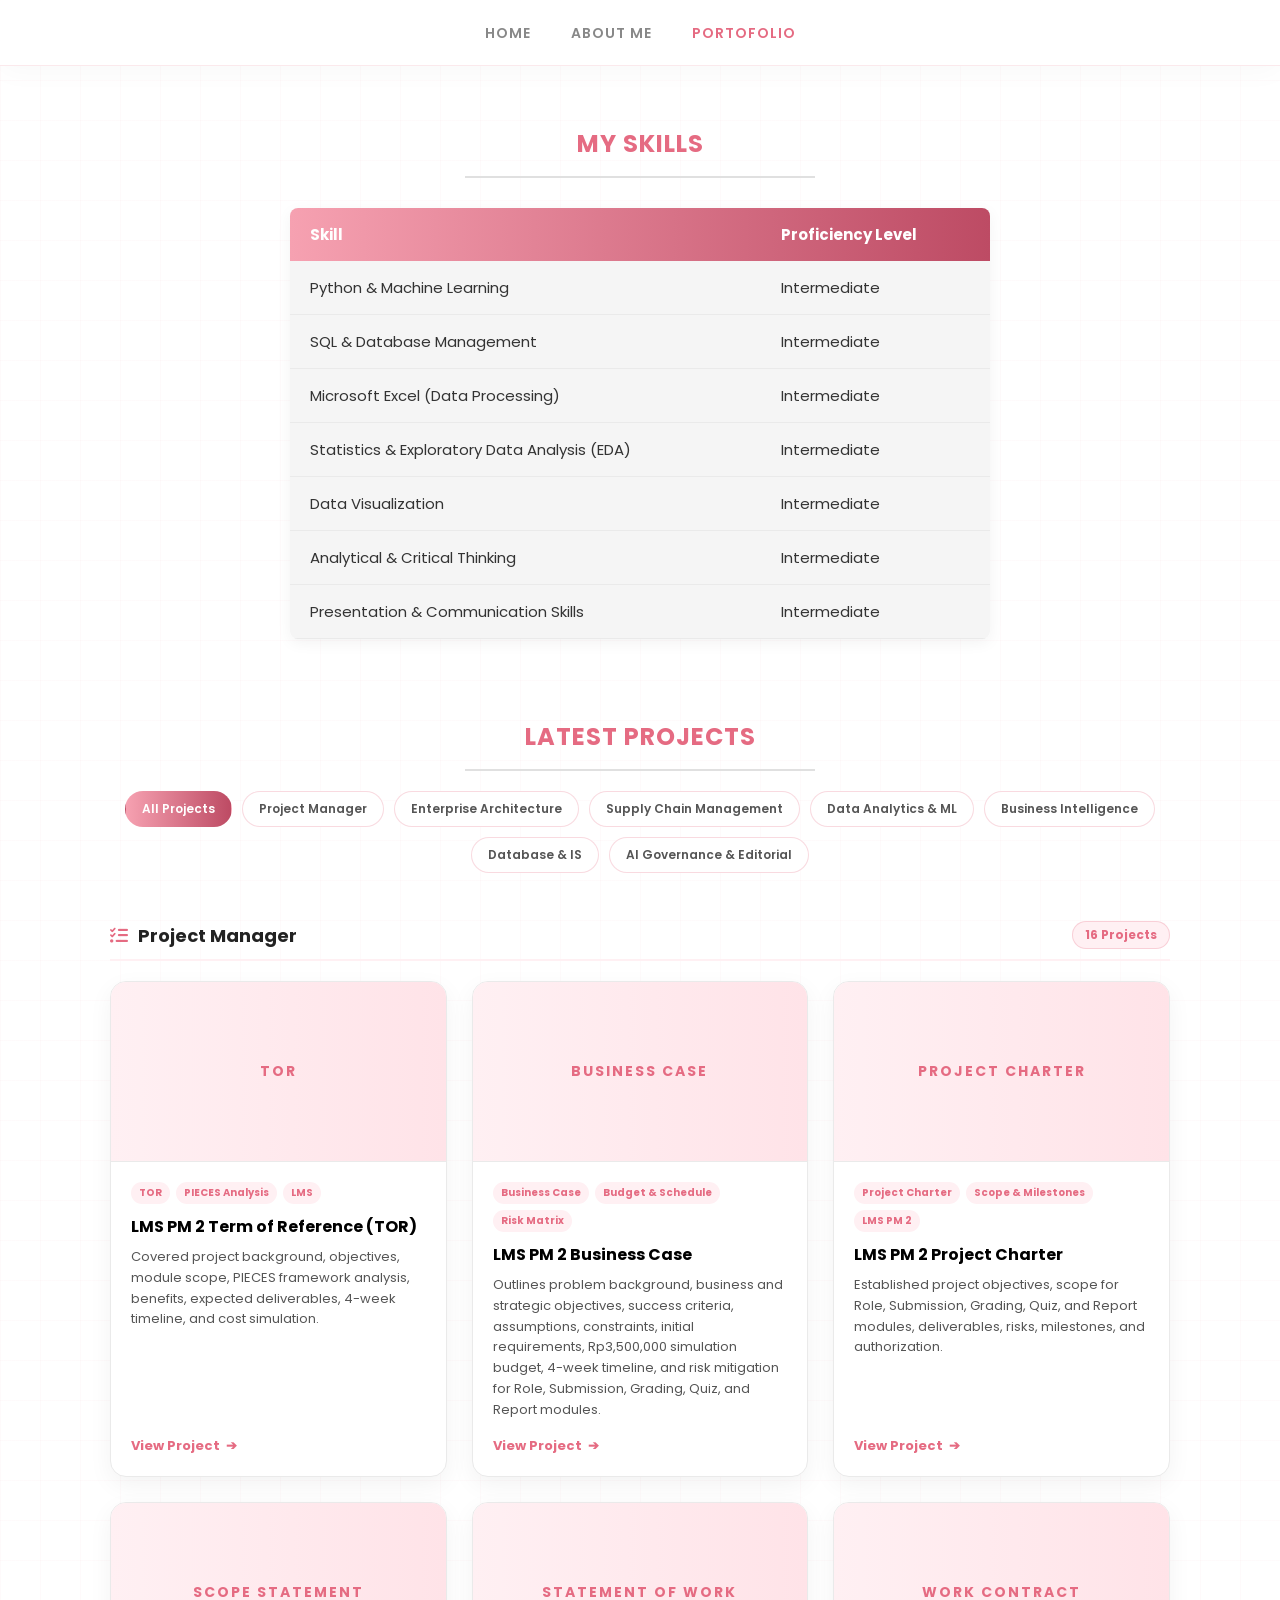
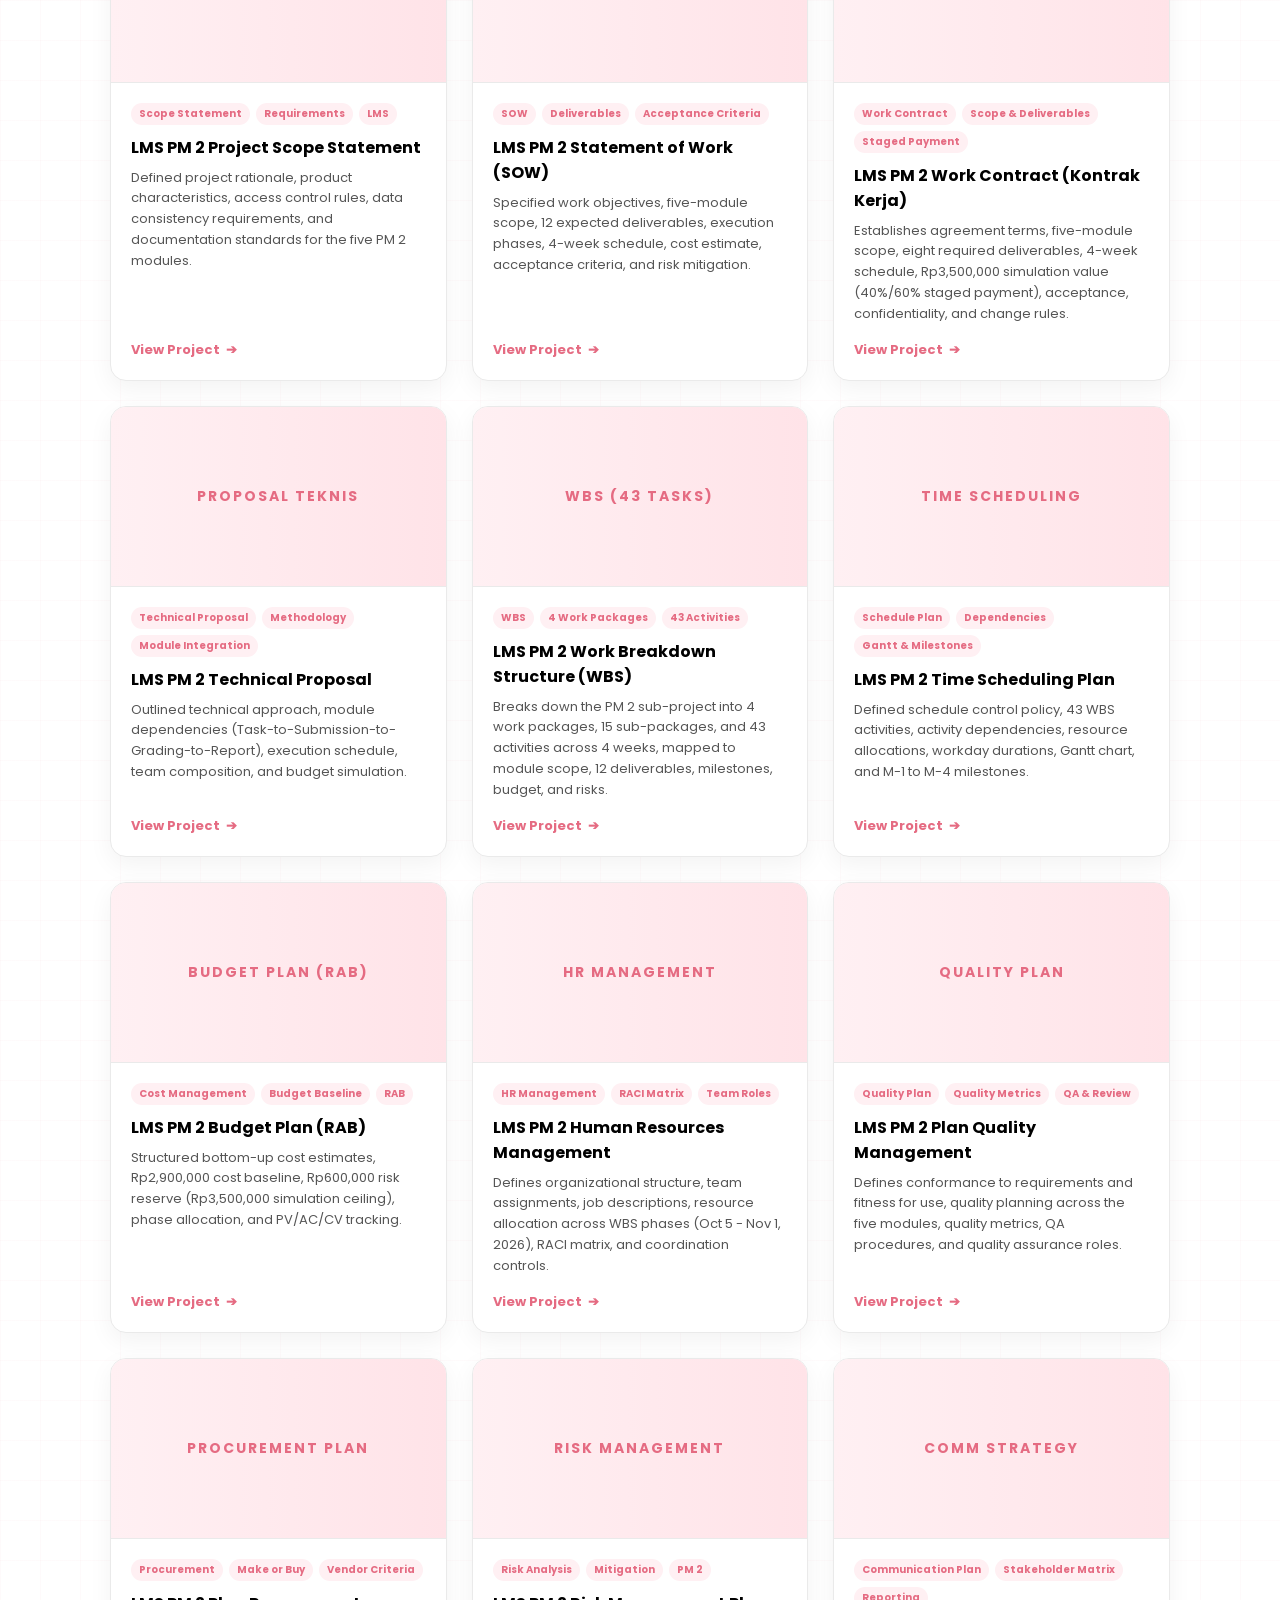
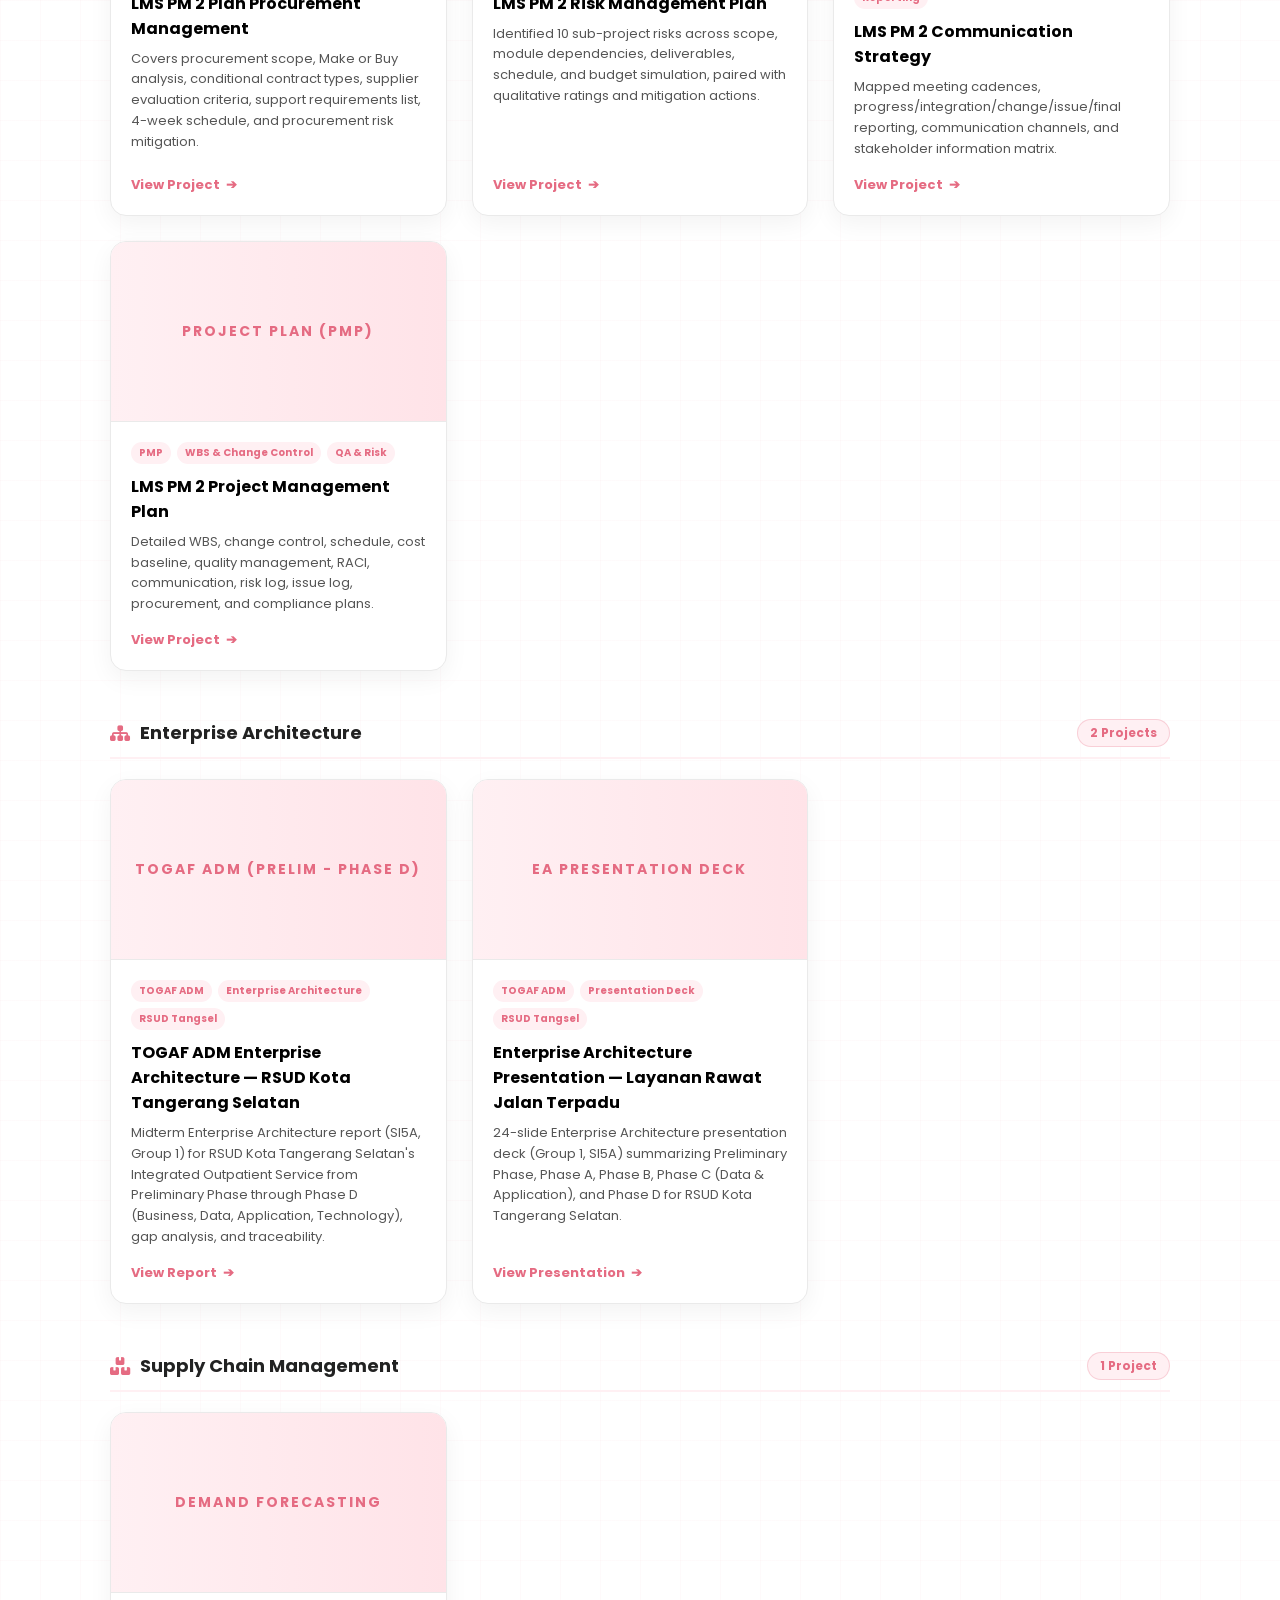
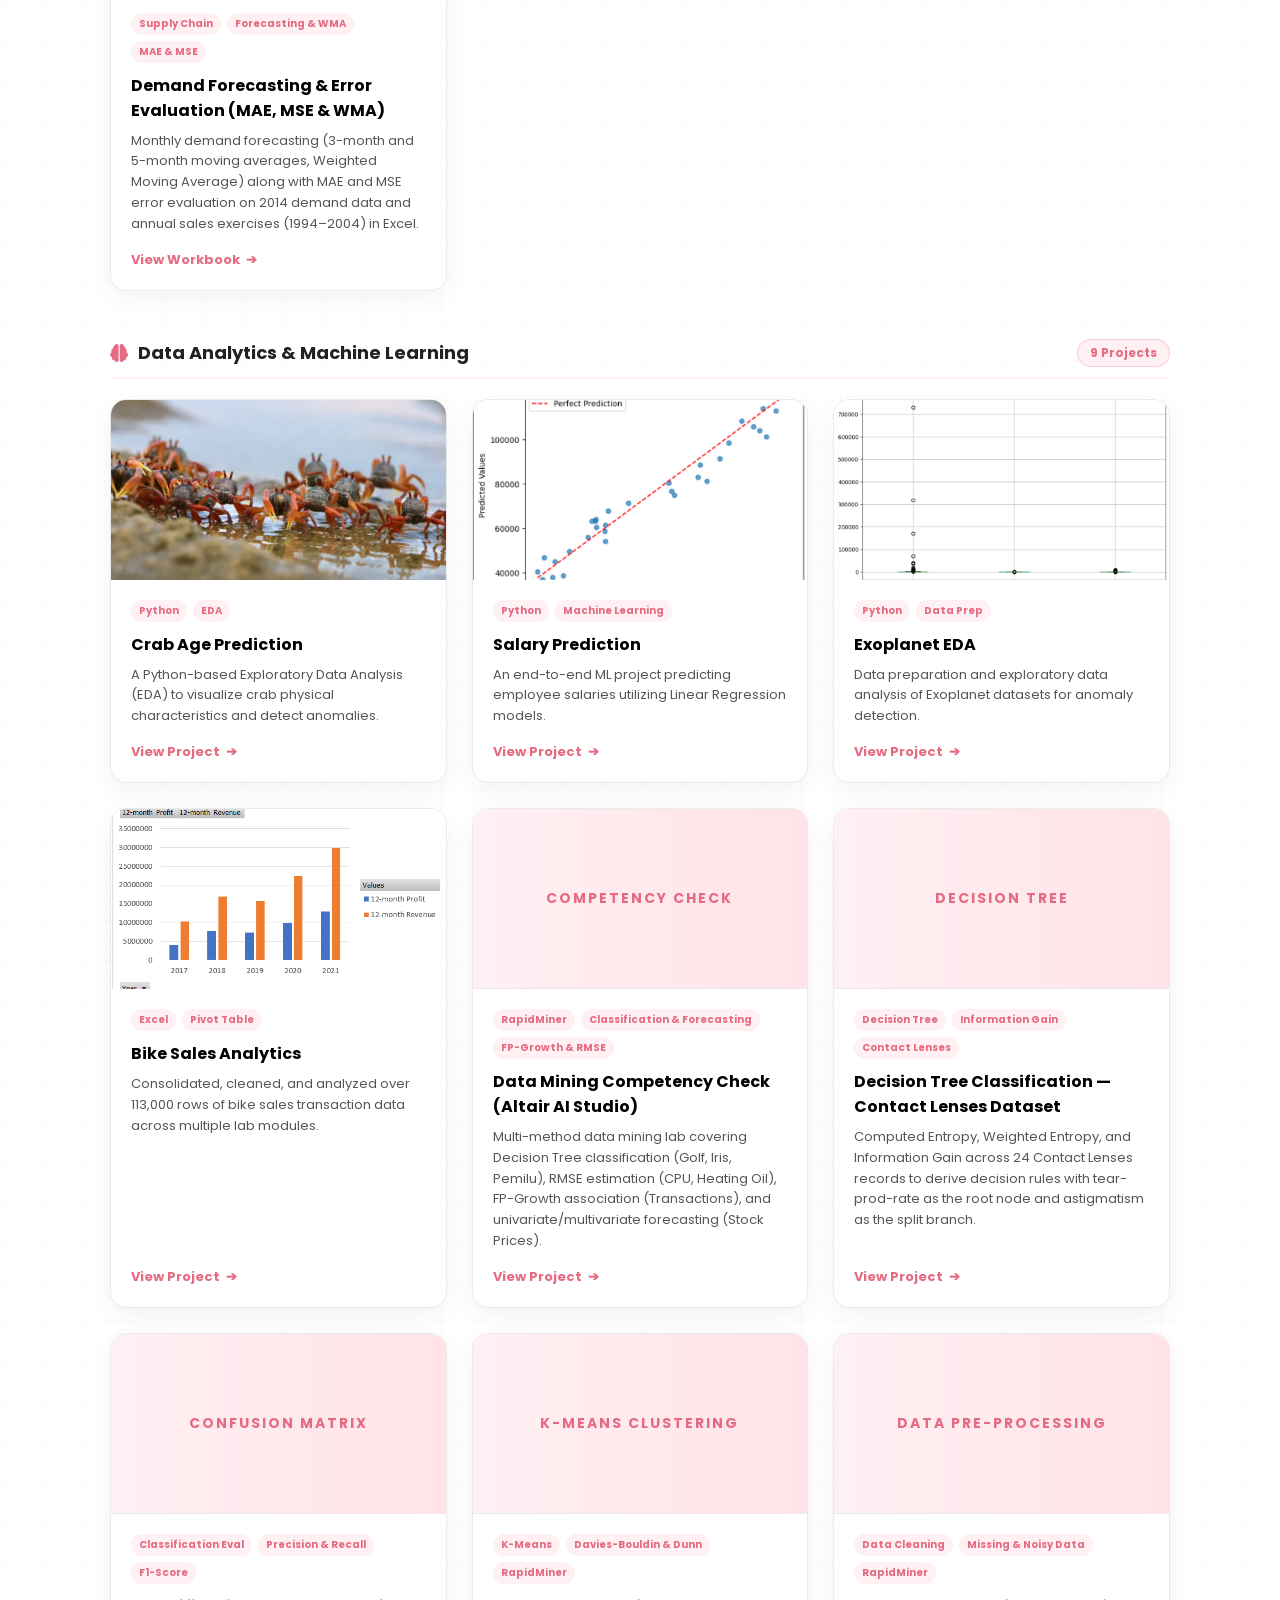
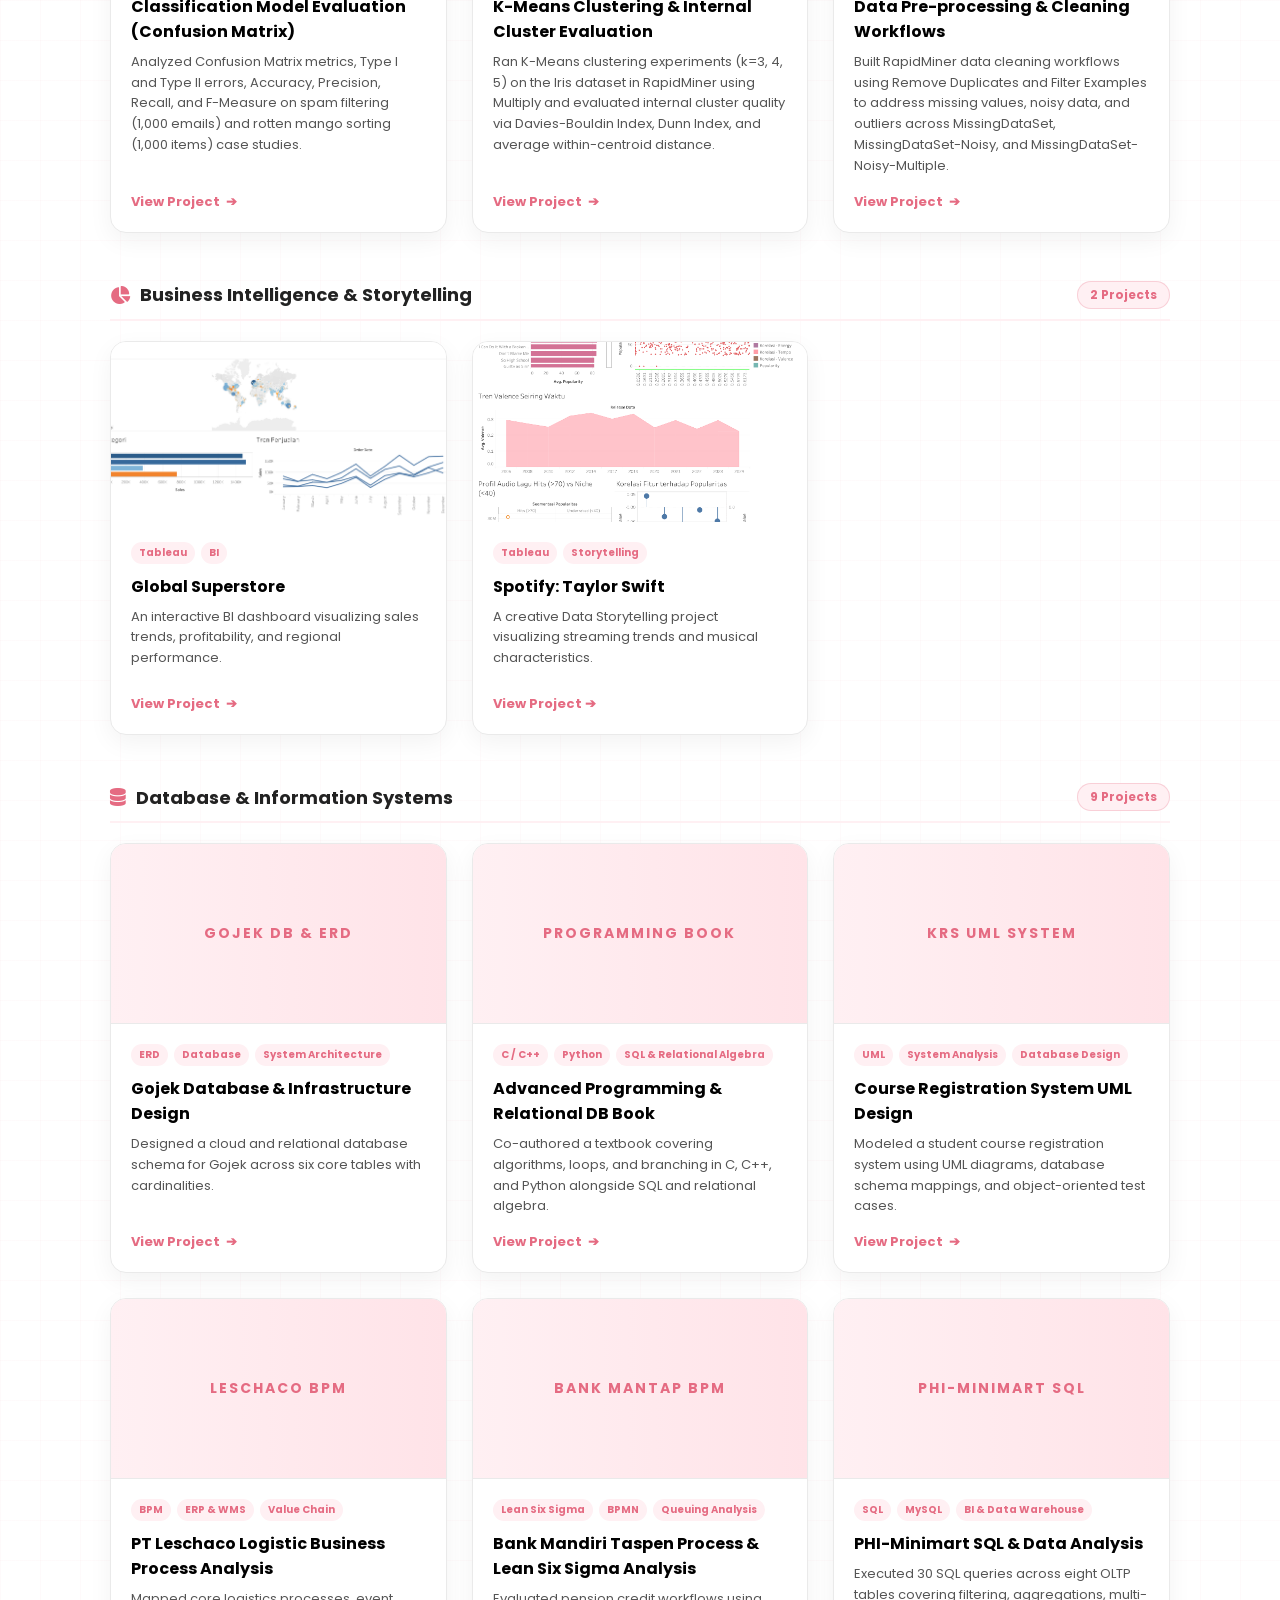
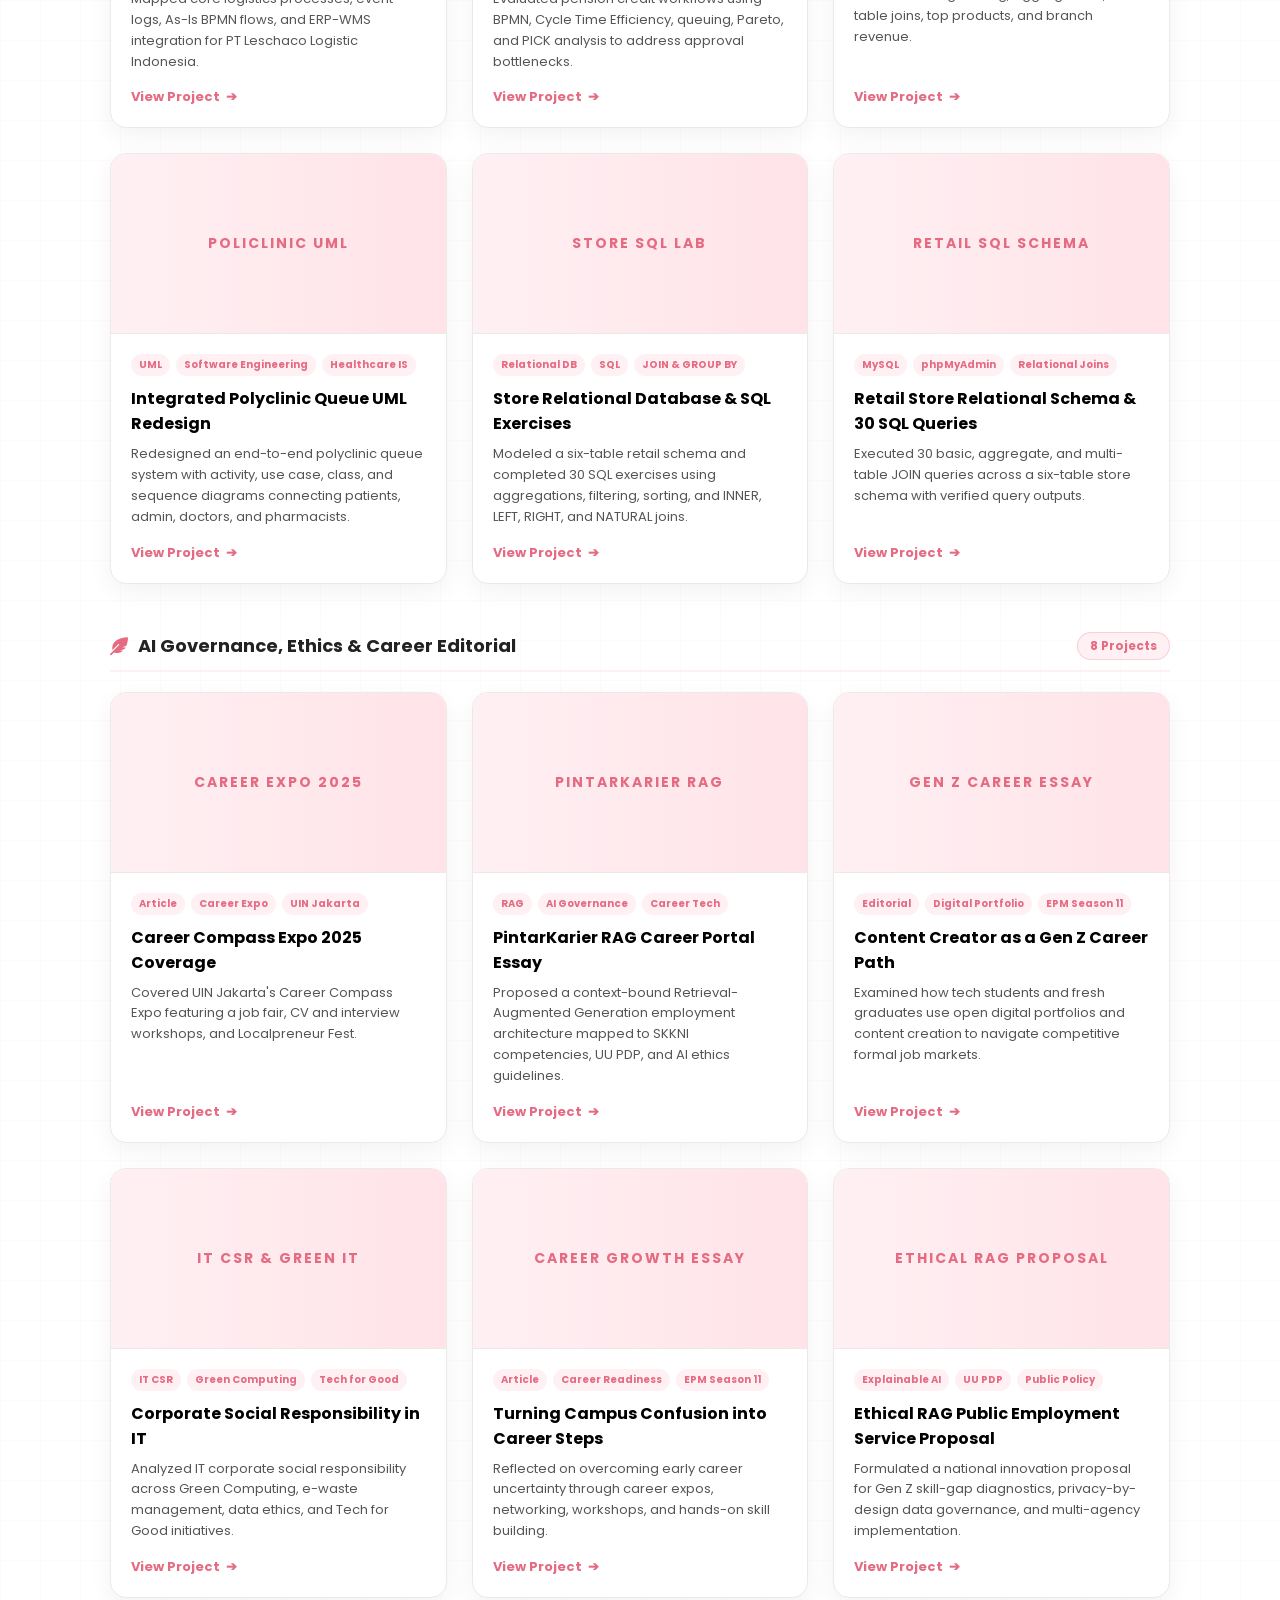
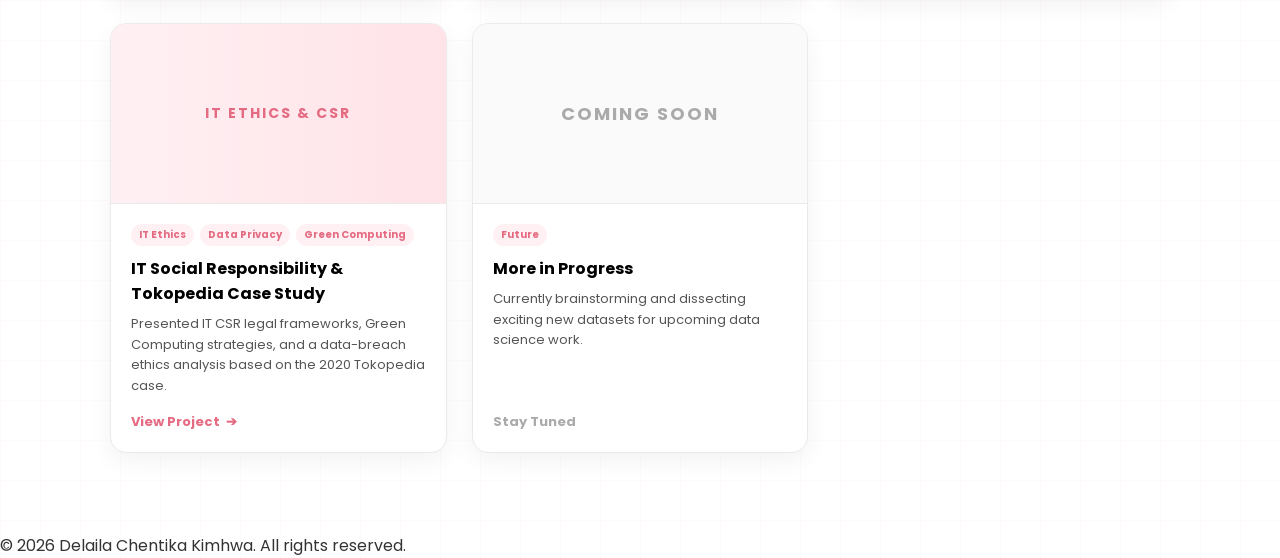
==== commit 7c3c580d: "Update portofolio.html" ====
--- a/portofolio.html
+++ b/portofolio.html
@@ -175,7 +175,7 @@
             </div>
         </section>
 
-       <!-- BAGIAN PROJECTS TERPISAH PER INTEREST -->
+        <!-- BAGIAN PROJECTS TERPISAH PER INTEREST -->
         <section class="projects-section">
             <div class="section-title">
                 <h2>LATEST PROJECTS</h2>
@@ -183,6 +183,8 @@
                 <div class="category-filter-bar" role="group" aria-label="Filter project categories">
                     <button type="button" class="filter-btn active" data-category="all">All Projects</button>
                     <button type="button" class="filter-btn" data-category="project-manager">Project Manager</button>
+                    <button type="button" class="filter-btn" data-category="enterprise-architecture">Enterprise Architecture</button>
+                    <button type="button" class="filter-btn" data-category="supply-chain">Supply Chain Management</button>
                     <button type="button" class="filter-btn" data-category="data-ml">Data Analytics &amp; ML</button>
                     <button type="button" class="filter-btn" data-category="bi">Business Intelligence</button>
                     <button type="button" class="filter-btn" data-category="db-is">Database &amp; IS</button>
@@ -231,7 +233,7 @@
                             </div>
                             <h3>LMS PM 2 Business Case</h3>
                             <p>Outlines problem background, business and strategic objectives, success criteria, assumptions, constraints, initial requirements, Rp3,500,000 simulation budget, 4-week timeline, and risk mitigation for Role, Submission, Grading, Quiz, and Report modules.</p>
-                            <a href="assets_pm/Business Case_12409031010008_Delaila Chentika Kimhwa_4.pdf" target="_blank" rel="noopener noreferrer" class="project-link">View Project <span class="arrow">➔</span></a>
+                            <a href="assets_pm/Business Case_12409031010008_Delaila Chentika Kimhwa.pdf" target="_blank" rel="noopener noreferrer" class="project-link">View Project <span class="arrow">➔</span></a>
                         </div>
                     </div>
 
@@ -307,7 +309,7 @@
                             </div>
                             <h3>LMS PM 2 Work Contract (Kontrak Kerja)</h3>
                             <p>Establishes agreement terms, five-module scope, eight required deliverables, 4-week schedule, Rp3,500,000 simulation value (40%/60% staged payment), acceptance, confidentiality, and change rules.</p>
-                            <a href="assets_pm/Kontrak Kerja_12409031010008_Delaila Chentika Kimhwa_4.pdf" target="_blank" rel="noopener noreferrer" class="project-link">View Project <span class="arrow">➔</span></a>
+                            <a href="assets_pm/Kontrak Kerja_12409031010008_Delaila Chentika Kimhwa.pdf" target="_blank" rel="noopener noreferrer" class="project-link">View Project <span class="arrow">➔</span></a>
                         </div>
                     </div>
 
@@ -402,7 +404,7 @@
                             </div>
                             <h3>LMS PM 2 Human Resources Management</h3>
                             <p>Defines organizational structure, team assignments, job descriptions, resource allocation across WBS phases (Oct 5 - Nov 1, 2026), RACI matrix, and coordination controls.</p>
-                            <a href="assets_pm/Human Resources Management_12409031010008_Delaila Chentika Kimhwa_4.pdf" target="_blank" rel="noopener noreferrer" class="project-link">View Project <span class="arrow">➔</span></a>
+                            <a href="assets_pm/Human Resources Management_12409031010008_Delaila Chentika Kimhwa.pdf" target="_blank" rel="noopener noreferrer" class="project-link">View Project <span class="arrow">➔</span></a>
                         </div>
                     </div>
 
@@ -421,7 +423,7 @@
                             </div>
                             <h3>LMS PM 2 Plan Quality Management</h3>
                             <p>Defines conformance to requirements and fitness for use, quality planning across the five modules, quality metrics, QA procedures, and quality assurance roles.</p>
-                            <a href="assets_pm/Plan Quality Management_12409031010008_Delaila Chentika Kimhwa_4.pdf" target="_blank" rel="noopener noreferrer" class="project-link">View Project <span class="arrow">➔</span></a>
+                            <a href="assets_pm/Plan Quality Management_12409031010008_Delaila Chentika Kimhwa.pdf" target="_blank" rel="noopener noreferrer" class="project-link">View Project <span class="arrow">➔</span></a>
                         </div>
                     </div>
 
@@ -440,7 +442,7 @@
                             </div>
                             <h3>LMS PM 2 Plan Procurement Management</h3>
                             <p>Covers procurement scope, Make or Buy analysis, conditional contract types, supplier evaluation criteria, support requirements list, 4-week schedule, and procurement risk mitigation.</p>
-                            <a href="assets_pm/Plan Procurement Management_12409031010008_Delaila Chentika Kimhwa_4.pdf" target="_blank" rel="noopener noreferrer" class="project-link">View Project <span class="arrow">➔</span></a>
+                            <a href="assets_pm/Plan Procurement Management_12409031010008_Delaila Chentika Kimhwa.pdf" target="_blank" rel="noopener noreferrer" class="project-link">View Project <span class="arrow">➔</span></a>
                         </div>
                     </div>
 
@@ -498,6 +500,80 @@
                             <h3>LMS PM 2 Project Management Plan</h3>
                             <p>Detailed WBS, change control, schedule, cost baseline, quality management, RACI, communication, risk log, issue log, procurement, and compliance plans.</p>
                             <a href="assets_pm/Project Management Plan_12409031010008_Delaila Chentika Kimhwa.pdf" target="_blank" rel="noopener noreferrer" class="project-link">View Project <span class="arrow">➔</span></a>
+                        </div>
+                    </div>
+                </div>
+            </div>
+
+            <!-- ENTERPRISE ARCHITECTURE -->
+            <div class="project-category-block" data-category="enterprise-architecture">
+                <div class="category-header">
+                    <h3><i class="fas fa-sitemap" aria-hidden="true"></i> Enterprise Architecture</h3>
+                    <span class="category-count">2 Projects</span>
+                </div>
+                <div class="project-grid">
+                    <!-- AE 1: Laporan Rancangan -->
+                    <div class="project-card">
+                        <div class="project-image-wrapper">
+                            <div class="coming-soon-box" style="background: linear-gradient(to right, #fff0f3, #ffe3e8); height: 100%;">
+                                <span class="coming-soon-text" style="color: #e56b82; font-size: 14px;">TOGAF ADM (PRELIM - PHASE D)</span>
+                            </div>
+                        </div>
+                        <div class="project-content">
+                            <div class="project-tags">
+                                <span>TOGAF ADM</span>
+                                <span>Enterprise Architecture</span>
+                                <span>RSUD Tangsel</span>
+                            </div>
+                            <h3>TOGAF ADM Enterprise Architecture — RSUD Kota Tangerang Selatan</h3>
+                            <p>Midterm Enterprise Architecture report (SI5A, Group 1) for RSUD Kota Tangerang Selatan's Integrated Outpatient Service from Preliminary Phase through Phase D (Business, Data, Application, Technology), gap analysis, and traceability.</p>
+                            <a href="assets_ae/UTS_AE_SI5A_Kelompok1_RSUD Tangerang Selatan_Laporan.pdf" target="_blank" rel="noopener noreferrer" class="project-link">View Report <span class="arrow">➔</span></a>
+                        </div>
+                    </div>
+
+                    <!-- AE 2: Deck Presentasi -->
+                    <div class="project-card">
+                        <div class="project-image-wrapper">
+                            <div class="coming-soon-box" style="background: linear-gradient(to right, #fff0f3, #ffe3e8); height: 100%;">
+                                <span class="coming-soon-text" style="color: #e56b82; font-size: 14px;">EA PRESENTATION DECK</span>
+                            </div>
+                        </div>
+                        <div class="project-content">
+                            <div class="project-tags">
+                                <span>TOGAF ADM</span>
+                                <span>Presentation Deck</span>
+                                <span>RSUD Tangsel</span>
+                            </div>
+                            <h3>Enterprise Architecture Presentation — Layanan Rawat Jalan Terpadu</h3>
+                            <p>24-slide Enterprise Architecture presentation deck (Group 1, SI5A) summarizing Preliminary Phase, Phase A, Phase B, Phase C (Data &amp; Application), and Phase D for RSUD Kota Tangerang Selatan.</p>
+                            <a href="assets_ae/UTS_AE_SI5A_Kelompok1_RSUD Tangerang Selatan_PPT.pdf" target="_blank" rel="noopener noreferrer" class="project-link">View Presentation <span class="arrow">➔</span></a>
+                        </div>
+                    </div>
+                </div>
+            </div>
+
+            <!-- SUPPLY CHAIN MANAGEMENT -->
+            <div class="project-category-block" data-category="supply-chain">
+                <div class="category-header">
+                    <h3><i class="fas fa-boxes-stacked" aria-hidden="true"></i> Supply Chain Management</h3>
+                    <span class="category-count">1 Project</span>
+                </div>
+                <div class="project-grid">
+                    <div class="project-card">
+                        <div class="project-image-wrapper">
+                            <div class="coming-soon-box" style="background: linear-gradient(to right, #fff0f3, #ffe3e8); height: 100%;">
+                                <span class="coming-soon-text" style="color: #e56b82; font-size: 14px;">DEMAND FORECASTING</span>
+                            </div>
+                        </div>
+                        <div class="project-content">
+                            <div class="project-tags">
+                                <span>Supply Chain</span>
+                                <span>Forecasting &amp; WMA</span>
+                                <span>MAE &amp; MSE</span>
+                            </div>
+                            <h3>Demand Forecasting &amp; Error Evaluation (MAE, MSE &amp; WMA)</h3>
+                            <p>Monthly demand forecasting (3-month and 5-month moving averages, Weighted Moving Average) along with MAE and MSE error evaluation on 2014 demand data and annual sales exercises (1994–2004) in Excel.</p>
+                            <a href="assets_scm/12409031010008_Delaila Chentika Kimhwa_Supply Chain Management.xlsx" target="_blank" rel="noopener noreferrer" class="project-link">View Workbook <span class="arrow">➔</span></a>
                         </div>
                     </div>
                 </div>
@@ -507,7 +583,7 @@
             <div class="project-category-block" data-category="data-ml">
                 <div class="category-header">
                     <h3><i class="fas fa-brain" aria-hidden="true"></i> Data Analytics &amp; Machine Learning</h3>
-                    <span class="category-count">4 Projects</span>
+                    <span class="category-count">9 Projects</span>
                 </div>
                 <div class="project-grid">
                     <!-- Proyek 1: Crab Age Prediction -->
@@ -559,6 +635,101 @@
                             <h3>Bike Sales Analytics</h3>
                             <p>Consolidated, cleaned, and analyzed over 113,000 rows of bike sales transaction data across multiple lab modules.</p>
                             <a href="assets_excel/Bike_Sales_Visualizations.xlsx" target="_blank" class="project-link">View Project <span class="arrow">➔</span></a>
+                        </div>
+                    </div>
+
+                    <!-- DM 1: Competency Check -->
+                    <div class="project-card">
+                        <div class="project-image-wrapper">
+                            <div class="coming-soon-box" style="background: linear-gradient(to right, #fff0f3, #ffe3e8); height: 100%;">
+                                <span class="coming-soon-text" style="color: #e56b82; font-size: 14px;">COMPETENCY CHECK</span>
+                            </div>
+                        </div>
+                        <div class="project-content">
+                            <div class="project-tags">
+                                <span>RapidMiner</span>
+                                <span>Classification &amp; Forecasting</span>
+                                <span>FP-Growth &amp; RMSE</span>
+                            </div>
+                            <h3>Data Mining Competency Check (Altair AI Studio)</h3>
+                            <p>Multi-method data mining lab covering Decision Tree classification (Golf, Iris, Pemilu), RMSE estimation (CPU, Heating Oil), FP-Growth association (Transactions), and univariate/multivariate forecasting (Stock Prices).</p>
+                            <a href="assets_dm/Tugas_3_Delaila Chentika Kimhwa_008.pdf" target="_blank" rel="noopener noreferrer" class="project-link">View Project <span class="arrow">➔</span></a>
+                        </div>
+                    </div>
+
+                    <!-- DM 2: Decision Tree Contact Lenses -->
+                    <div class="project-card">
+                        <div class="project-image-wrapper">
+                            <div class="coming-soon-box" style="background: linear-gradient(to right, #fff0f3, #ffe3e8); height: 100%;">
+                                <span class="coming-soon-text" style="color: #e56b82; font-size: 14px;">DECISION TREE</span>
+                            </div>
+                        </div>
+                        <div class="project-content">
+                            <div class="project-tags">
+                                <span>Decision Tree</span>
+                                <span>Information Gain</span>
+                                <span>Contact Lenses</span>
+                            </div>
+                            <h3>Decision Tree Classification — Contact Lenses Dataset</h3>
+                            <p>Computed Entropy, Weighted Entropy, and Information Gain across 24 Contact Lenses records to derive decision rules with tear-prod-rate as the root node and astigmatism as the split branch.</p>
+                            <a href="assets_dm/Tugas_4_Decision Tree Contact Lenses.xls" target="_blank" rel="noopener noreferrer" class="project-link">View Project <span class="arrow">➔</span></a>
+                        </div>
+                    </div>
+
+                    <!-- DM 3: Evaluasi Model Klasifikasi -->
+                    <div class="project-card">
+                        <div class="project-image-wrapper">
+                            <div class="coming-soon-box" style="background: linear-gradient(to right, #fff0f3, #ffe3e8); height: 100%;">
+                                <span class="coming-soon-text" style="color: #e56b82; font-size: 14px;">CONFUSION MATRIX</span>
+                            </div>
+                        </div>
+                        <div class="project-content">
+                            <div class="project-tags">
+                                <span>Classification Eval</span>
+                                <span>Precision &amp; Recall</span>
+                                <span>F1-Score</span>
+                            </div>
+                            <h3>Classification Model Evaluation (Confusion Matrix)</h3>
+                            <p>Analyzed Confusion Matrix metrics, Type I and Type II errors, Accuracy, Precision, Recall, and F-Measure on spam filtering (1,000 emails) and rotten mango sorting (1,000 items) case studies.</p>
+                            <a href="assets_dm/Tugas_5_Delaila Chentika Kimhwa_008 .pdf" target="_blank" rel="noopener noreferrer" class="project-link">View Project <span class="arrow">➔</span></a>
+                        </div>
+                    </div>
+
+                    <!-- DM 4: K-Means Clustering (Tugas 6) -->
+                    <div class="project-card">
+                        <div class="project-image-wrapper">
+                            <div class="coming-soon-box" style="background: linear-gradient(to right, #fff0f3, #ffe3e8); height: 100%;">
+                                <span class="coming-soon-text" style="color: #e56b82; font-size: 14px;">K-MEANS CLUSTERING</span>
+                            </div>
+                        </div>
+                        <div class="project-content">
+                            <div class="project-tags">
+                                <span>K-Means</span>
+                                <span>Davies-Bouldin &amp; Dunn</span>
+                                <span>RapidMiner</span>
+                            </div>
+                            <h3>K-Means Clustering &amp; Internal Cluster Evaluation</h3>
+                            <p>Ran K-Means clustering experiments (k=3, 4, 5) on the Iris dataset in RapidMiner using Multiply and evaluated internal cluster quality via Davies-Bouldin Index, Dunn Index, and average within-centroid distance.</p>
+                            <a href="assets_dm/Tugas_6_Delaila Chentika Kimhwa_008.pdf" target="_blank" rel="noopener noreferrer" class="project-link">View Project <span class="arrow">➔</span></a>
+                        </div>
+                    </div>
+
+                    <!-- DM 5: Data Pre-processing (Tugas 7) -->
+                    <div class="project-card">
+                        <div class="project-image-wrapper">
+                            <div class="coming-soon-box" style="background: linear-gradient(to right, #fff0f3, #ffe3e8); height: 100%;">
+                                <span class="coming-soon-text" style="color: #e56b82; font-size: 14px;">DATA PRE-PROCESSING</span>
+                            </div>
+                        </div>
+                        <div class="project-content">
+                            <div class="project-tags">
+                                <span>Data Cleaning</span>
+                                <span>Missing &amp; Noisy Data</span>
+                                <span>RapidMiner</span>
+                            </div>
+                            <h3>Data Pre-processing &amp; Cleaning Workflows</h3>
+                            <p>Built RapidMiner data cleaning workflows using Remove Duplicates and Filter Examples to address missing values, noisy data, and outliers across MissingDataSet, MissingDataSet-Noisy, and MissingDataSet-Noisy-Multiple.</p>
+                            <a href="assets_dm/Tugas_7_Delaila Chentika Kimhwa_008.pdf" target="_blank" rel="noopener noreferrer" class="project-link">View Project <span class="arrow">➔</span></a>
                         </div>
                     </div>
                 </div>
@@ -622,7 +793,7 @@
                                 <span>System Architecture</span>
                             </div>
                             <h3>Gojek Database &amp; Infrastructure Design</h3>
-                            <p>Designed a cloud and relational database schema for Gojek across six core tables with cardinalities</p>
+                            <p>Designed a cloud and relational database schema for Gojek across six core tables with cardinalities.</p>
                             <a href="assets_pdf/Analisis Infrastruktur dan Pemodelan Basis Data (ERD) pada Layanan Gojek.pdf" target="_blank" rel="noopener noreferrer" class="project-link">View Project <span class="arrow">➔</span></a>
                         </div>
                     </div>
@@ -983,4 +1154,4 @@
         });
     </script>
 </body>
-</html>+</html>
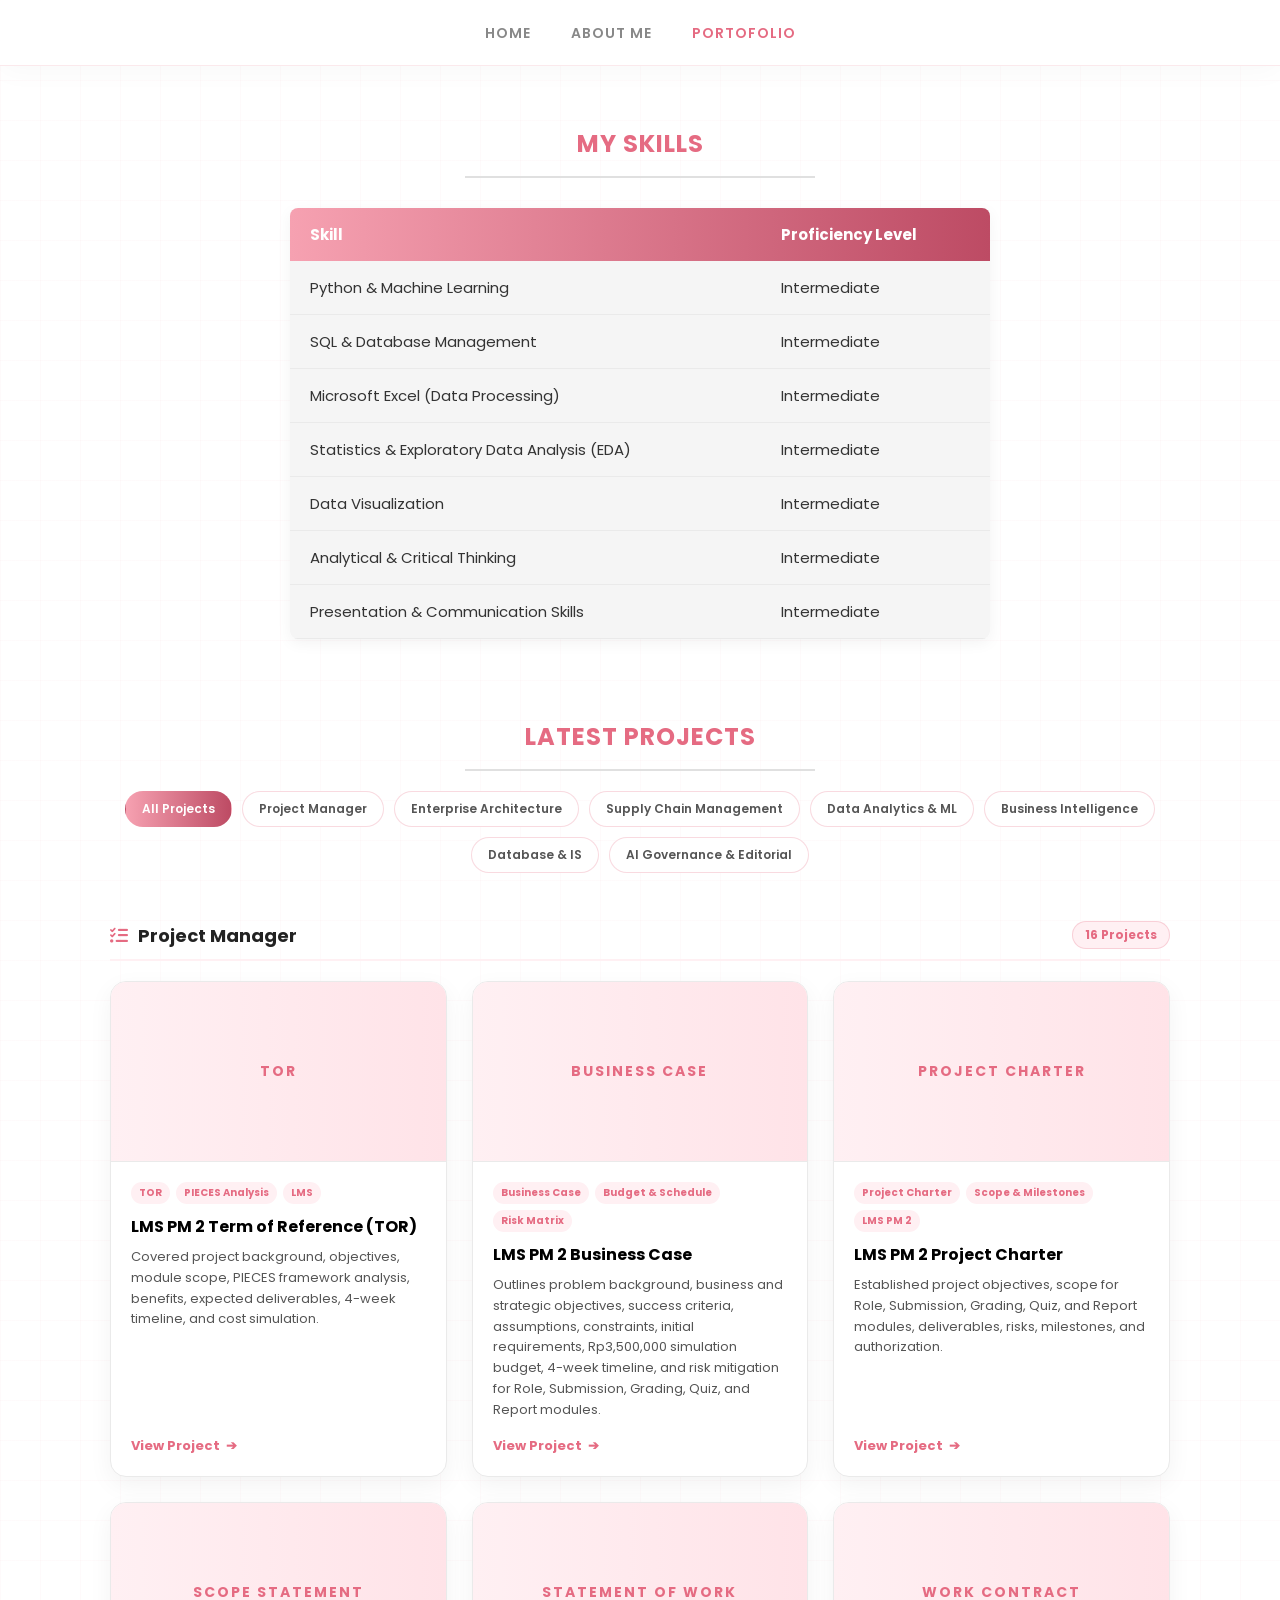
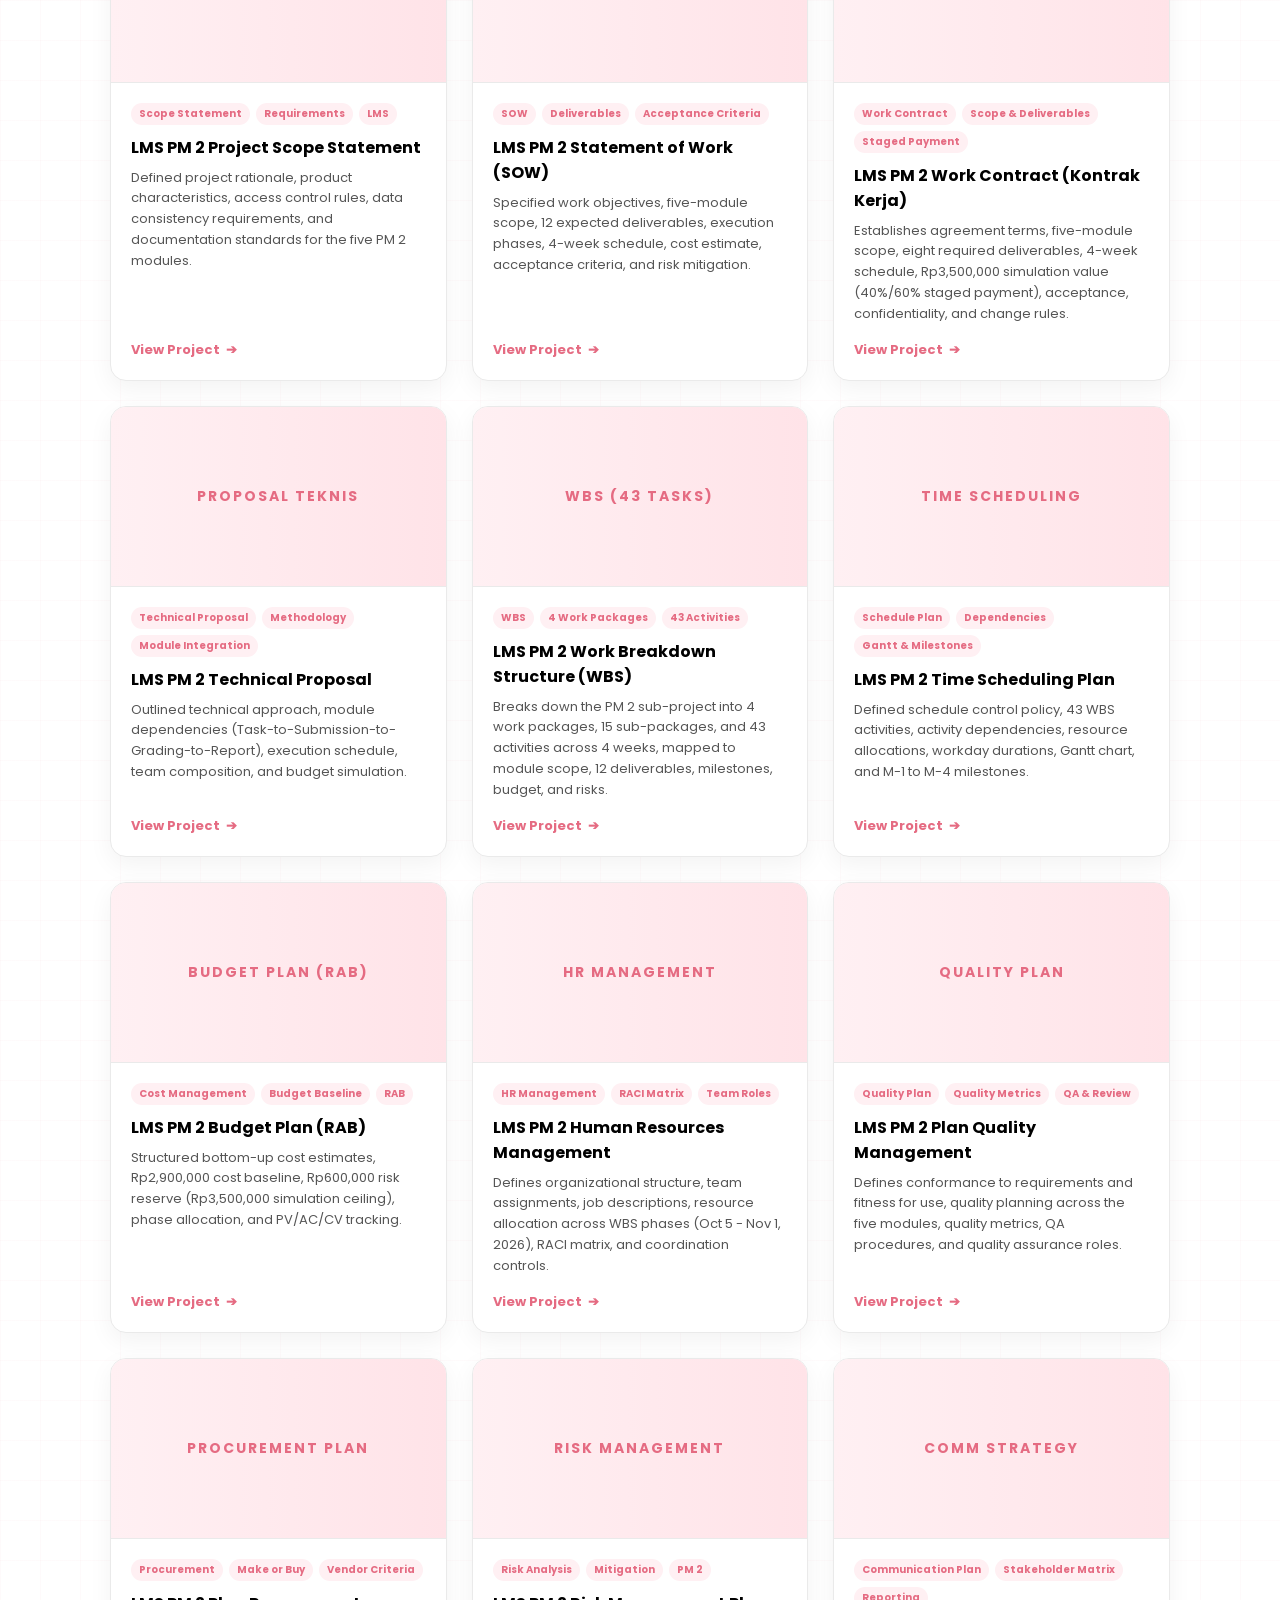
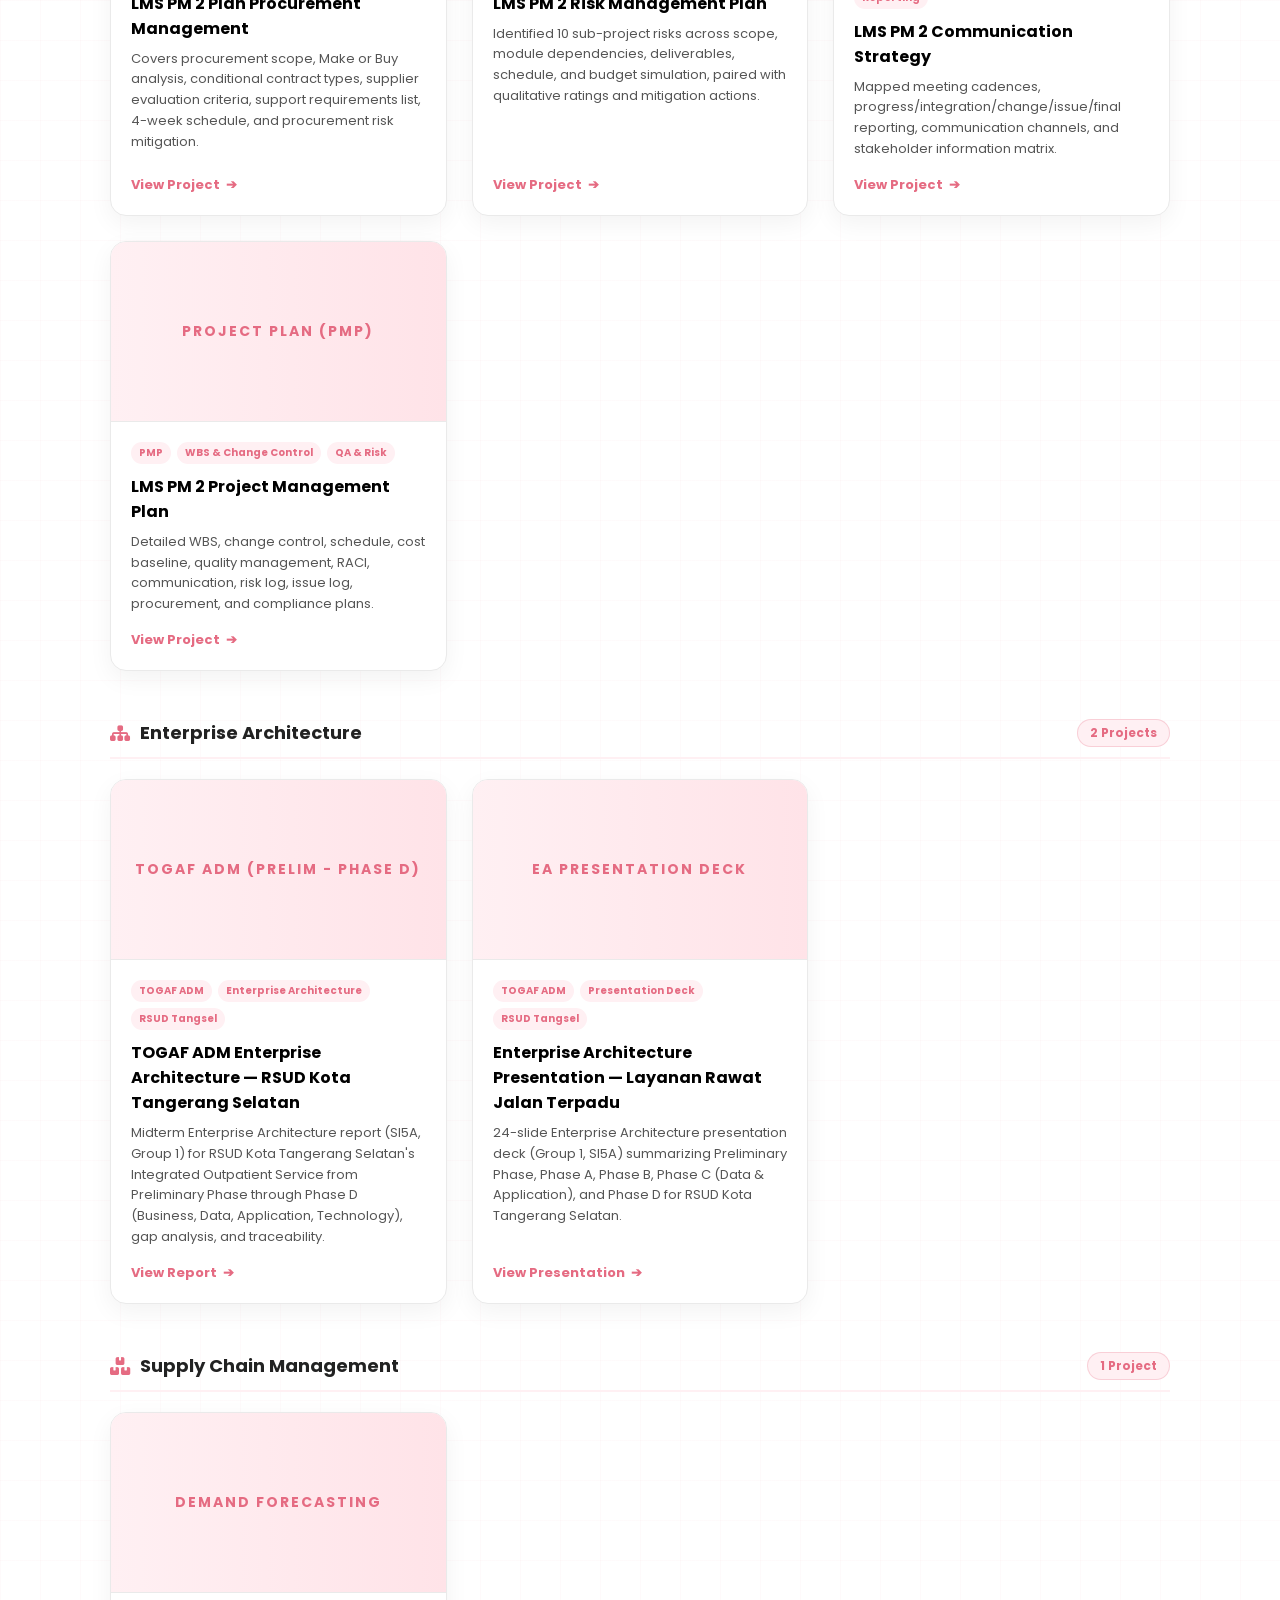
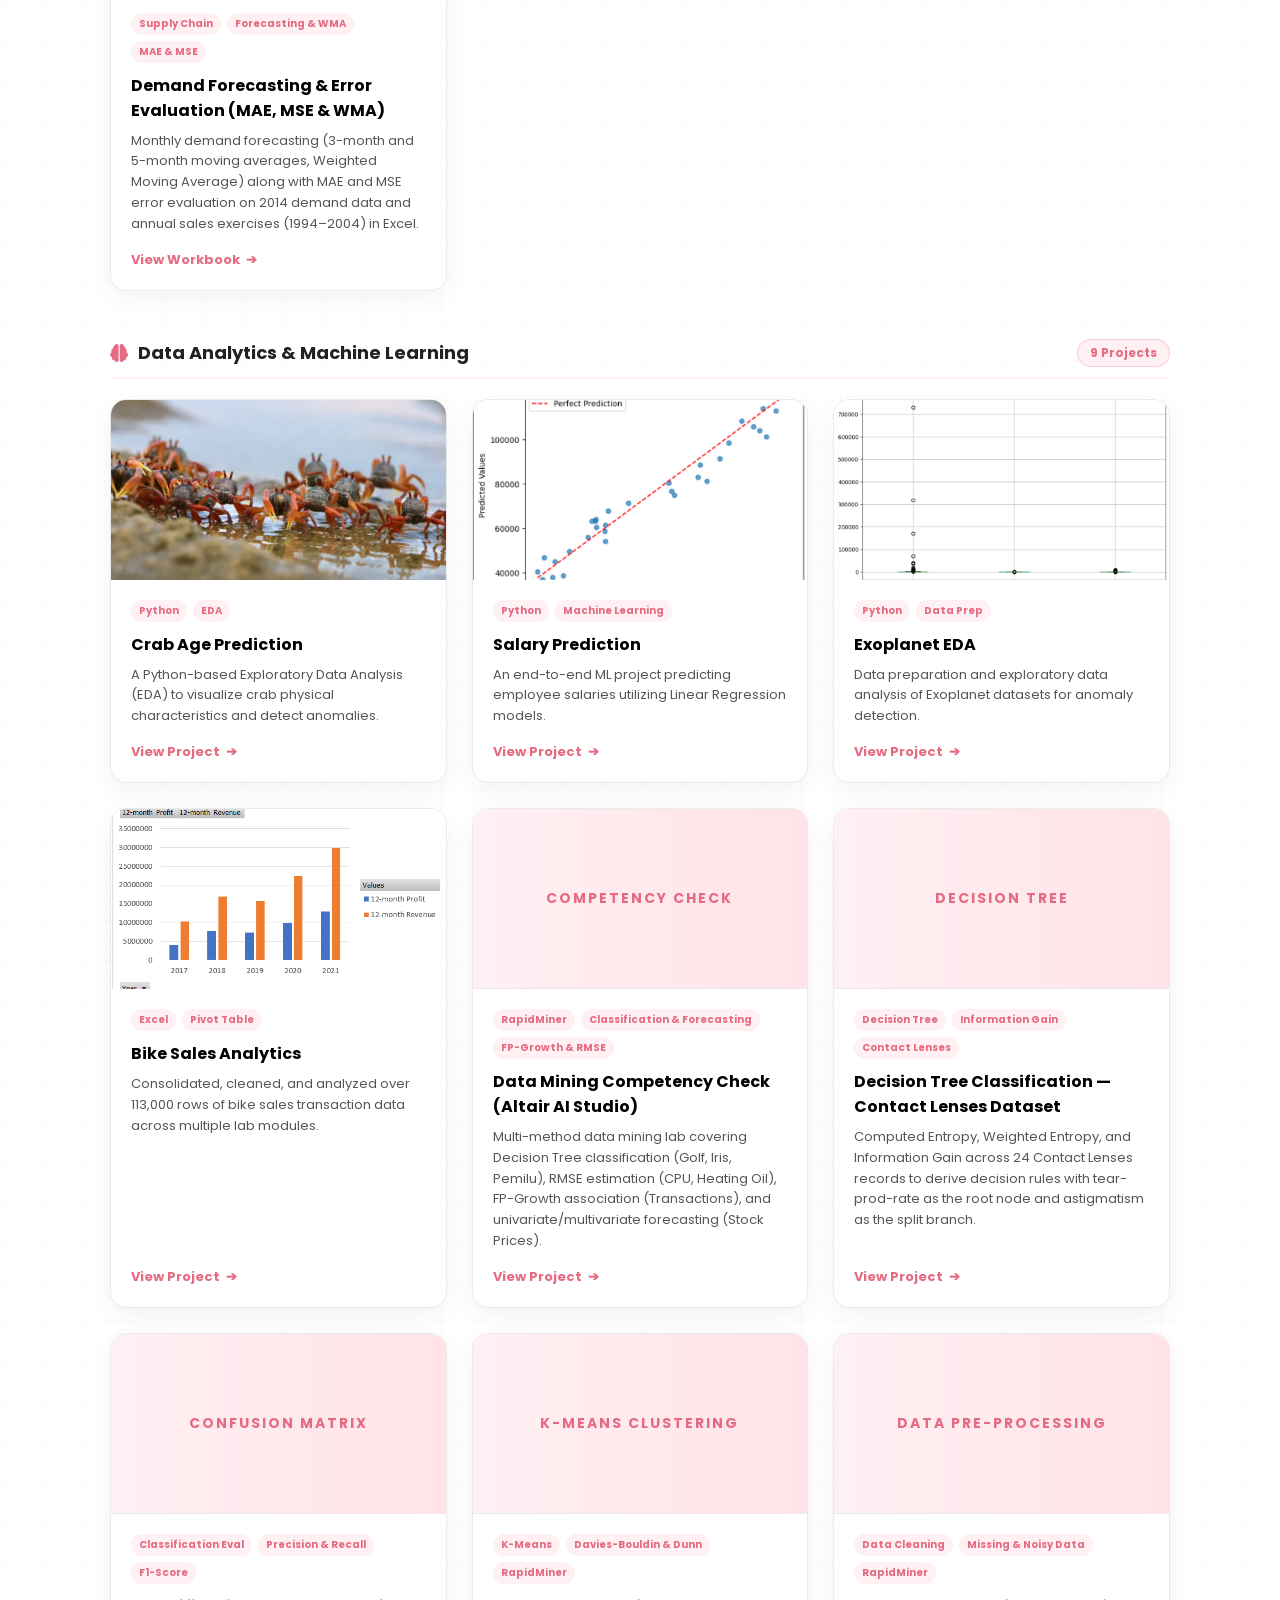
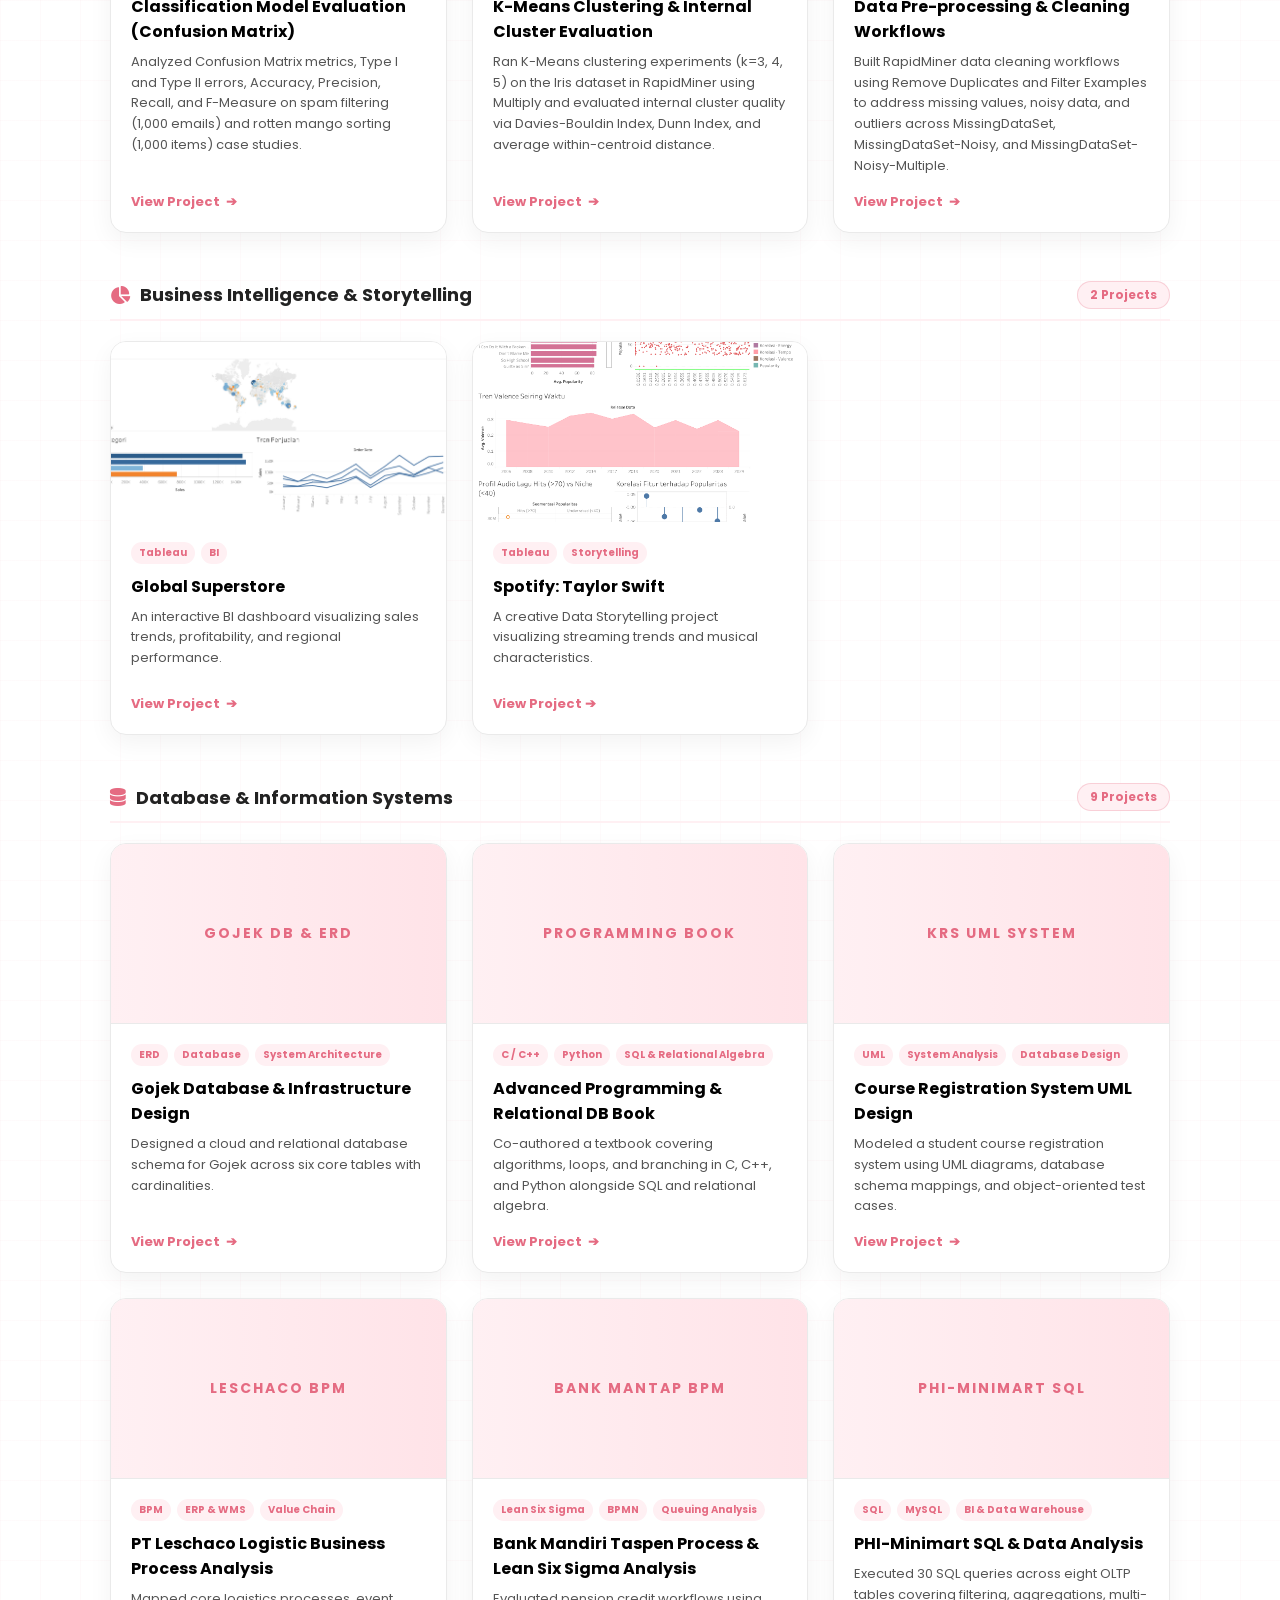
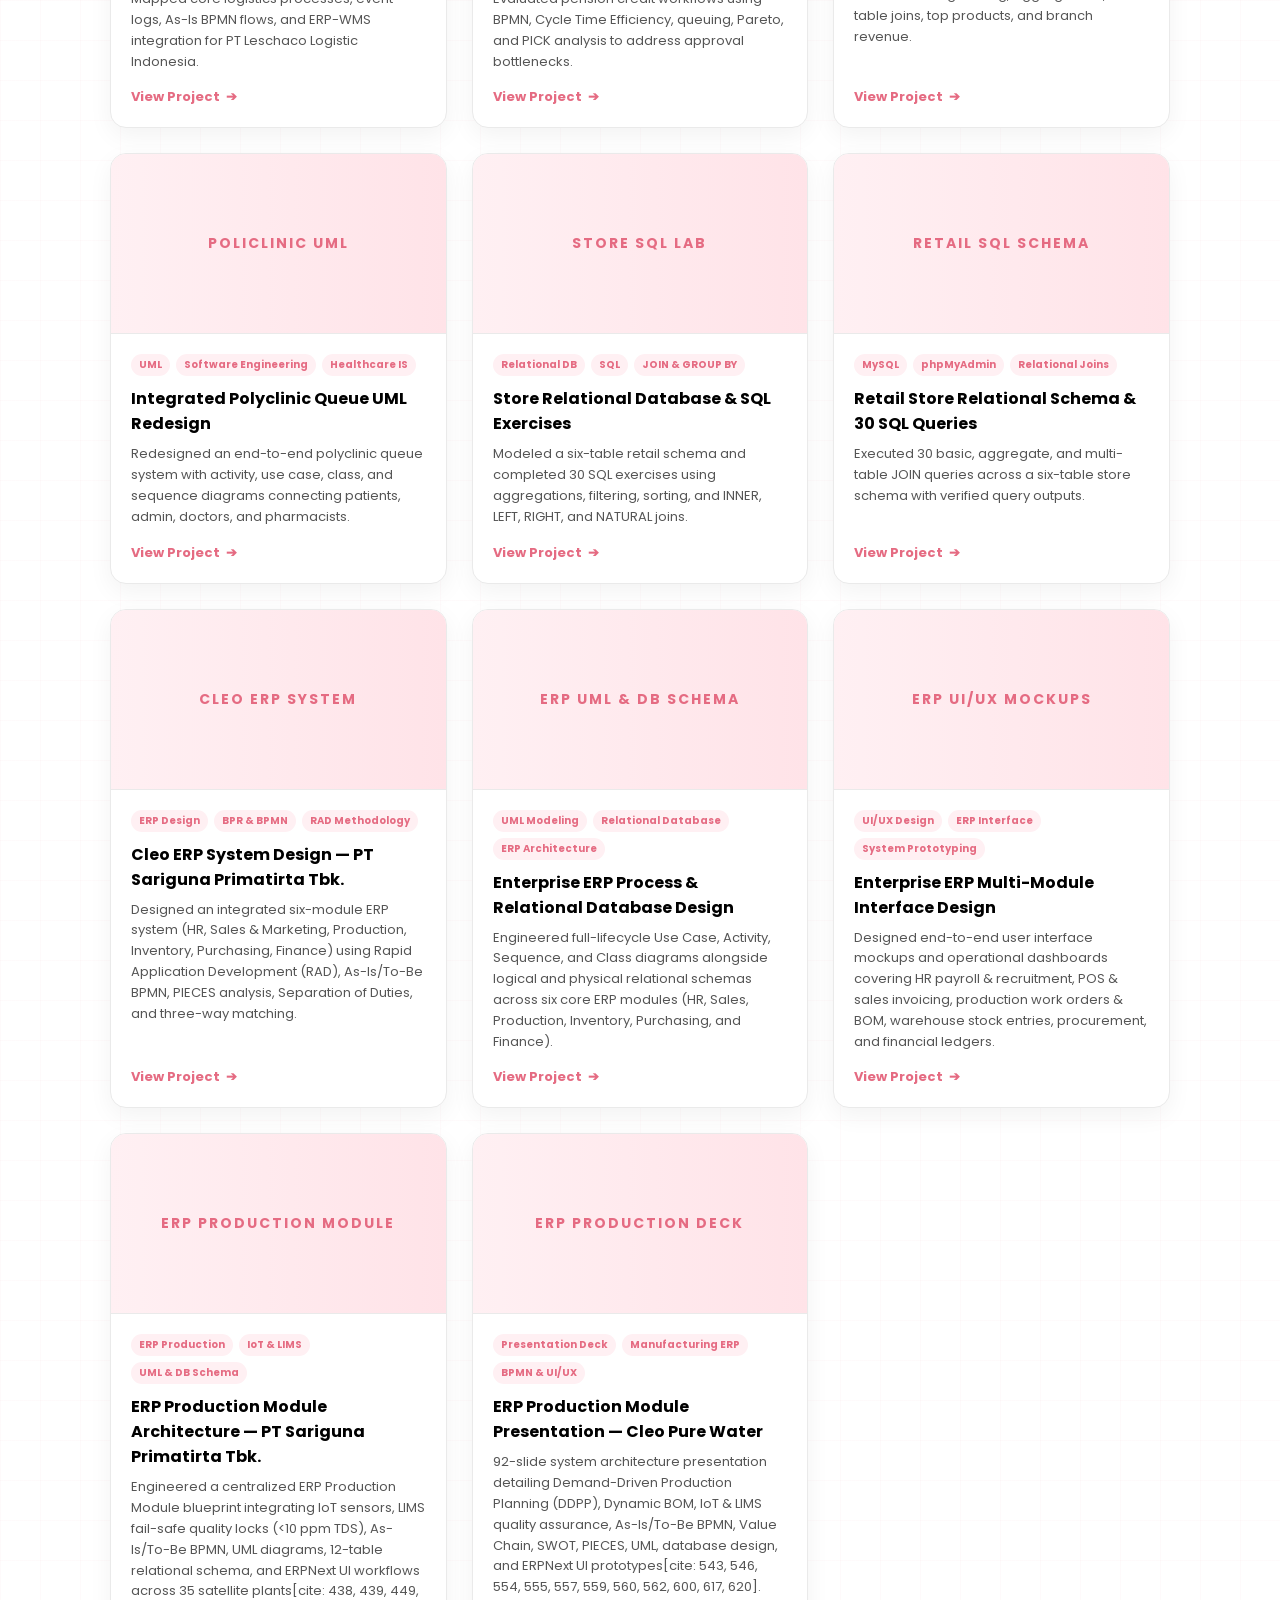
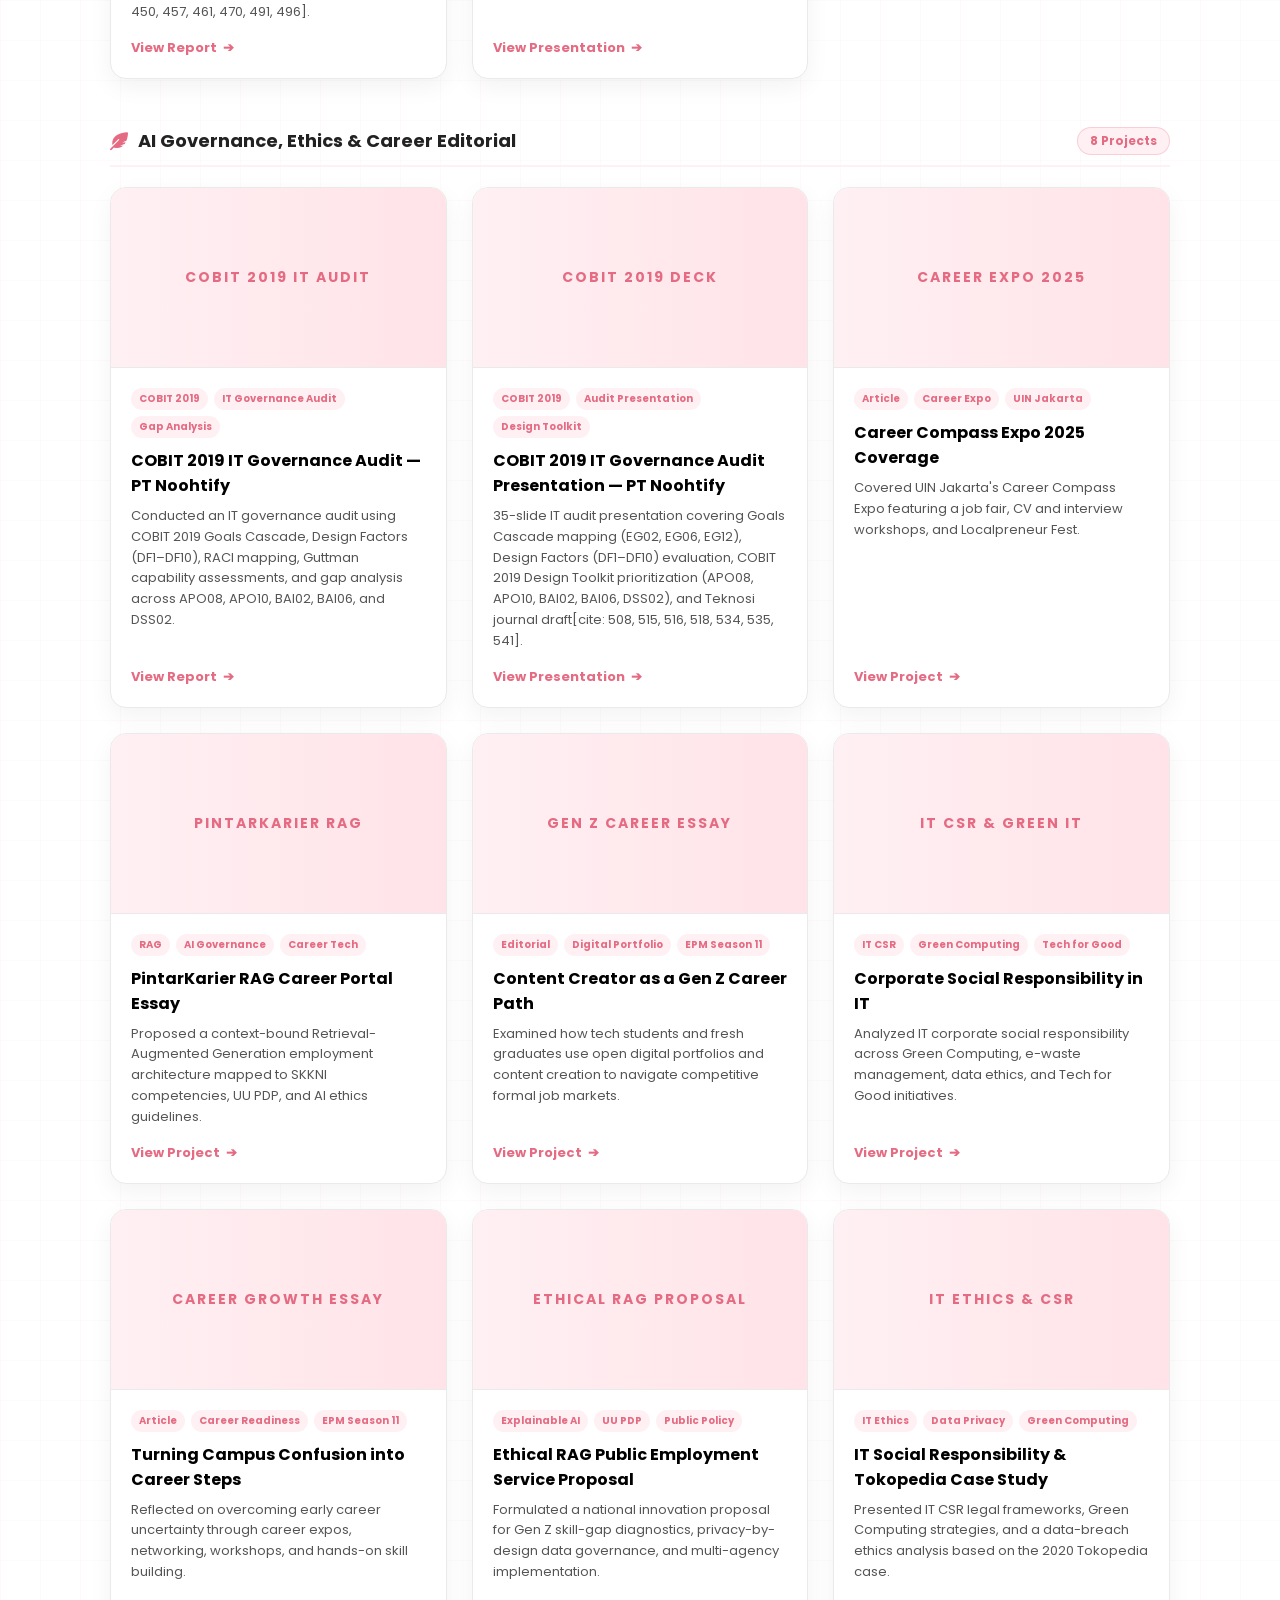
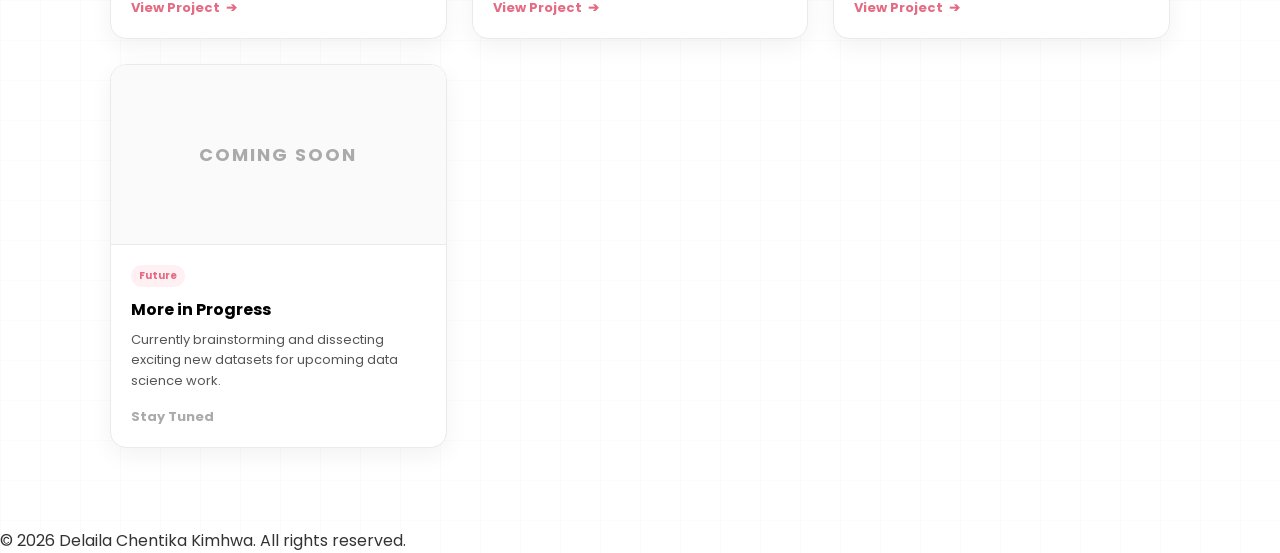
==== commit ff27b8a3: "Update portofolio.html" ====
--- a/portofolio.html
+++ b/portofolio.html
@@ -949,6 +949,100 @@
                             <a href="assets_pdf/Relational Database &amp; Sales Querying on Retail Store Schema.pdf" target="_blank" rel="noopener noreferrer" class="project-link">View Project <span class="arrow">➔</span></a>
                         </div>
                     </div>
+                    <!-- Proyek 23: Laporan Perancangan Sistem ERP PT Sariguna Primatirta Cleo -->
+                    <div class="project-card">
+                        <div class="project-image-wrapper">
+                            <div class="coming-soon-box" style="background: linear-gradient(to right, #fff0f3, #ffe3e8); height: 100%;">
+                                <span class="coming-soon-text" style="color: #e56b82; font-size: 14px;">CLEO ERP SYSTEM</span>
+                            </div>
+                        </div>
+                        <div class="project-content">
+                            <div class="project-tags">
+                                <span>ERP Design</span>
+                                <span>BPR &amp; BPMN</span>
+                                <span>RAD Methodology</span>
+                            </div>
+                            <h3>Cleo ERP System Design — PT Sariguna Primatirta Tbk.</h3>
+                            <p>Designed an integrated six-module ERP system (HR, Sales &amp; Marketing, Production, Inventory, Purchasing, Finance) using Rapid Application Development (RAD), As-Is/To-Be BPMN, PIECES analysis, Separation of Duties, and three-way matching.</p>
+                            <a href="assets_pdf/Laporan Perancangan Sistem ERP PT Sariguna Primatirta Cleo.pdf" target="_blank" rel="noopener noreferrer" class="project-link">View Project <span class="arrow">➔</span></a>
+                        </div>
+                    </div>
+
+                    <!-- Proyek 24: Desain Proses dan Desain Database -->
+                    <div class="project-card">
+                        <div class="project-image-wrapper">
+                            <div class="coming-soon-box" style="background: linear-gradient(to right, #fff0f3, #ffe3e8); height: 100%;">
+                                <span class="coming-soon-text" style="color: #e56b82; font-size: 14px;">ERP UML &amp; DB SCHEMA</span>
+                            </div>
+                        </div>
+                        <div class="project-content">
+                            <div class="project-tags">
+                                <span>UML Modeling</span>
+                                <span>Relational Database</span>
+                                <span>ERP Architecture</span>
+                            </div>
+                            <h3>Enterprise ERP Process &amp; Relational Database Design</h3>
+                            <p>Engineered full-lifecycle Use Case, Activity, Sequence, and Class diagrams alongside logical and physical relational schemas across six core ERP modules (HR, Sales, Production, Inventory, Purchasing, and Finance).</p>
+                            <a href="assets_pdf/Desain Proses dan Desain Database.pdf" target="_blank" rel="noopener noreferrer" class="project-link">View Project <span class="arrow">➔</span></a>
+                        </div>
+                    </div>
+
+                    <!-- Proyek 25: Interface Desain -->
+                    <div class="project-card">
+                        <div class="project-image-wrapper">
+                            <div class="coming-soon-box" style="background: linear-gradient(to right, #fff0f3, #ffe3e8); height: 100%;">
+                                <span class="coming-soon-text" style="color: #e56b82; font-size: 14px;">ERP UI/UX MOCKUPS</span>
+                            </div>
+                        </div>
+                        <div class="project-content">
+                            <div class="project-tags">
+                                <span>UI/UX Design</span>
+                                <span>ERP Interface</span>
+                                <span>System Prototyping</span>
+                            </div>
+                            <h3>Enterprise ERP Multi-Module Interface Design</h3>
+                            <p>Designed end-to-end user interface mockups and operational dashboards covering HR payroll &amp; recruitment, POS &amp; sales invoicing, production work orders &amp; BOM, warehouse stock entries, procurement, and financial ledgers.</p>
+                            <a href="assets_pdf/Interface Desain.pdf" target="_blank" rel="noopener noreferrer" class="project-link">View Project <span class="arrow">➔</span></a>
+                        </div>
+                    </div>
+
+                    <!-- Proyek 27: Makalah ERP Modul Production PT Sariguna Primatirta Cleo -->
+                    <div class="project-card">
+                        <div class="project-image-wrapper">
+                            <div class="coming-soon-box" style="background: linear-gradient(to right, #fff0f3, #ffe3e8); height: 100%;">
+                                <span class="coming-soon-text" style="color: #e56b82; font-size: 14px;">ERP PRODUCTION MODULE</span>
+                            </div>
+                        </div>
+                        <div class="project-content">
+                            <div class="project-tags">
+                                <span>ERP Production</span>
+                                <span>IoT &amp; LIMS</span>
+                                <span>UML &amp; DB Schema</span>
+                            </div>
+                            <h3>ERP Production Module Architecture — PT Sariguna Primatirta Tbk.</h3>
+                            <p>Engineered a centralized ERP Production Module blueprint integrating IoT sensors, LIMS fail-safe quality locks (&lt;10 ppm TDS), As-Is/To-Be BPMN, UML diagrams, 12-table relational schema, and ERPNext UI workflows across 35 satellite plants[cite: 438, 439, 449, 450, 457, 461, 470, 491, 496].</p>
+                            <a href="assets_pdf/Makalah ERP Modul Production PT Sariguna Primatirta Cleo.pdf" target="_blank" rel="noopener noreferrer" class="project-link">View Report <span class="arrow">➔</span></a>
+                        </div>
+                    </div>
+
+                    <!-- Proyek 28: Presentasi ERP Modul Production PT Sariguna Primatirta Cleo -->
+                    <div class="project-card">
+                        <div class="project-image-wrapper">
+                            <div class="coming-soon-box" style="background: linear-gradient(to right, #fff0f3, #ffe3e8); height: 100%;">
+                                <span class="coming-soon-text" style="color: #e56b82; font-size: 14px;">ERP PRODUCTION DECK</span>
+                            </div>
+                        </div>
+                        <div class="project-content">
+                            <div class="project-tags">
+                                <span>Presentation Deck</span>
+                                <span>Manufacturing ERP</span>
+                                <span>BPMN &amp; UI/UX</span>
+                            </div>
+                            <h3>ERP Production Module Presentation — Cleo Pure Water</h3>
+                            <p>92-slide system architecture presentation detailing Demand-Driven Production Planning (DDPP), Dynamic BOM, IoT &amp; LIMS quality assurance, As-Is/To-Be BPMN, Value Chain, SWOT, PIECES, UML, database design, and ERPNext UI prototypes[cite: 543, 546, 554, 555, 557, 559, 560, 562, 600, 617, 620].</p>
+                            <a href="assets_pdf/Presentasi ERP Modul Production PT Sariguna Primatirta Cleo.pdf" target="_blank" rel="noopener noreferrer" class="project-link">View Presentation <span class="arrow">➔</span></a>
+                        </div>
+                    </div>
                 </div>
             </div>
 
@@ -959,6 +1053,44 @@
                     <span class="category-count">8 Projects</span>
                 </div>
                 <div class="project-grid">
+                    <!-- Proyek 26: Laporan Audit Tata Kelola TI COBIT 2019 PT Noohtify -->
+                    <div class="project-card">
+                        <div class="project-image-wrapper">
+                            <div class="coming-soon-box" style="background: linear-gradient(to right, #fff0f3, #ffe3e8); height: 100%;">
+                                <span class="coming-soon-text" style="color: #e56b82; font-size: 14px;">COBIT 2019 IT AUDIT</span>
+                            </div>
+                        </div>
+                        <div class="project-content">
+                            <div class="project-tags">
+                                <span>COBIT 2019</span>
+                                <span>IT Governance Audit</span>
+                                <span>Gap Analysis</span>
+                            </div>
+                            <h3>COBIT 2019 IT Governance Audit — PT Noohtify</h3>
+                            <p>Conducted an IT governance audit using COBIT 2019 Goals Cascade, Design Factors (DF1–DF10), RACI mapping, Guttman capability assessments, and gap analysis across APO08, APO10, BAI02, BAI06, and DSS02.</p>
+                            <a href="assets_pdf/Laporan Audit Tata Kelola TI COBIT 2019 PT Noohtify.pdf" target="_blank" rel="noopener noreferrer" class="project-link">View Report <span class="arrow">➔</span></a>
+                        </div>
+                    </div>
+
+                    <!-- Proyek Baru 7: Presentasi Audit Tata Kelola TI COBIT 2019 PT Noohtify -->
+                    <div class="project-card">
+                        <div class="project-image-wrapper">
+                            <div class="coming-soon-box" style="background: linear-gradient(to right, #fff0f3, #ffe3e8); height: 100%;">
+                                <span class="coming-soon-text" style="color: #e56b82; font-size: 14px;">COBIT 2019 DECK</span>
+                            </div>
+                        </div>
+                        <div class="project-content">
+                            <div class="project-tags">
+                                <span>COBIT 2019</span>
+                                <span>Audit Presentation</span>
+                                <span>Design Toolkit</span>
+                            </div>
+                            <h3>COBIT 2019 IT Governance Audit Presentation — PT Noohtify</h3>
+                            <p>35-slide IT audit presentation covering Goals Cascade mapping (EG02, EG06, EG12), Design Factors (DF1–DF10) evaluation, COBIT 2019 Design Toolkit prioritization (APO08, APO10, BAI02, BAI06, DSS02), and Teknosi journal draft[cite: 508, 515, 516, 518, 534, 535, 541].</p>
+                            <a href="assets_pdf/Presentasi Audit Tata Kelola TI COBIT 2019 PT Noohtify.pdf" target="_blank" rel="noopener noreferrer" class="project-link">View Presentation <span class="arrow">➔</span></a>
+                        </div>
+                    </div>
+                    
                     <!-- Proyek 9: Career Compass Expo 2025 Coverage -->
                     <div class="project-card">
                         <div class="project-image-wrapper">
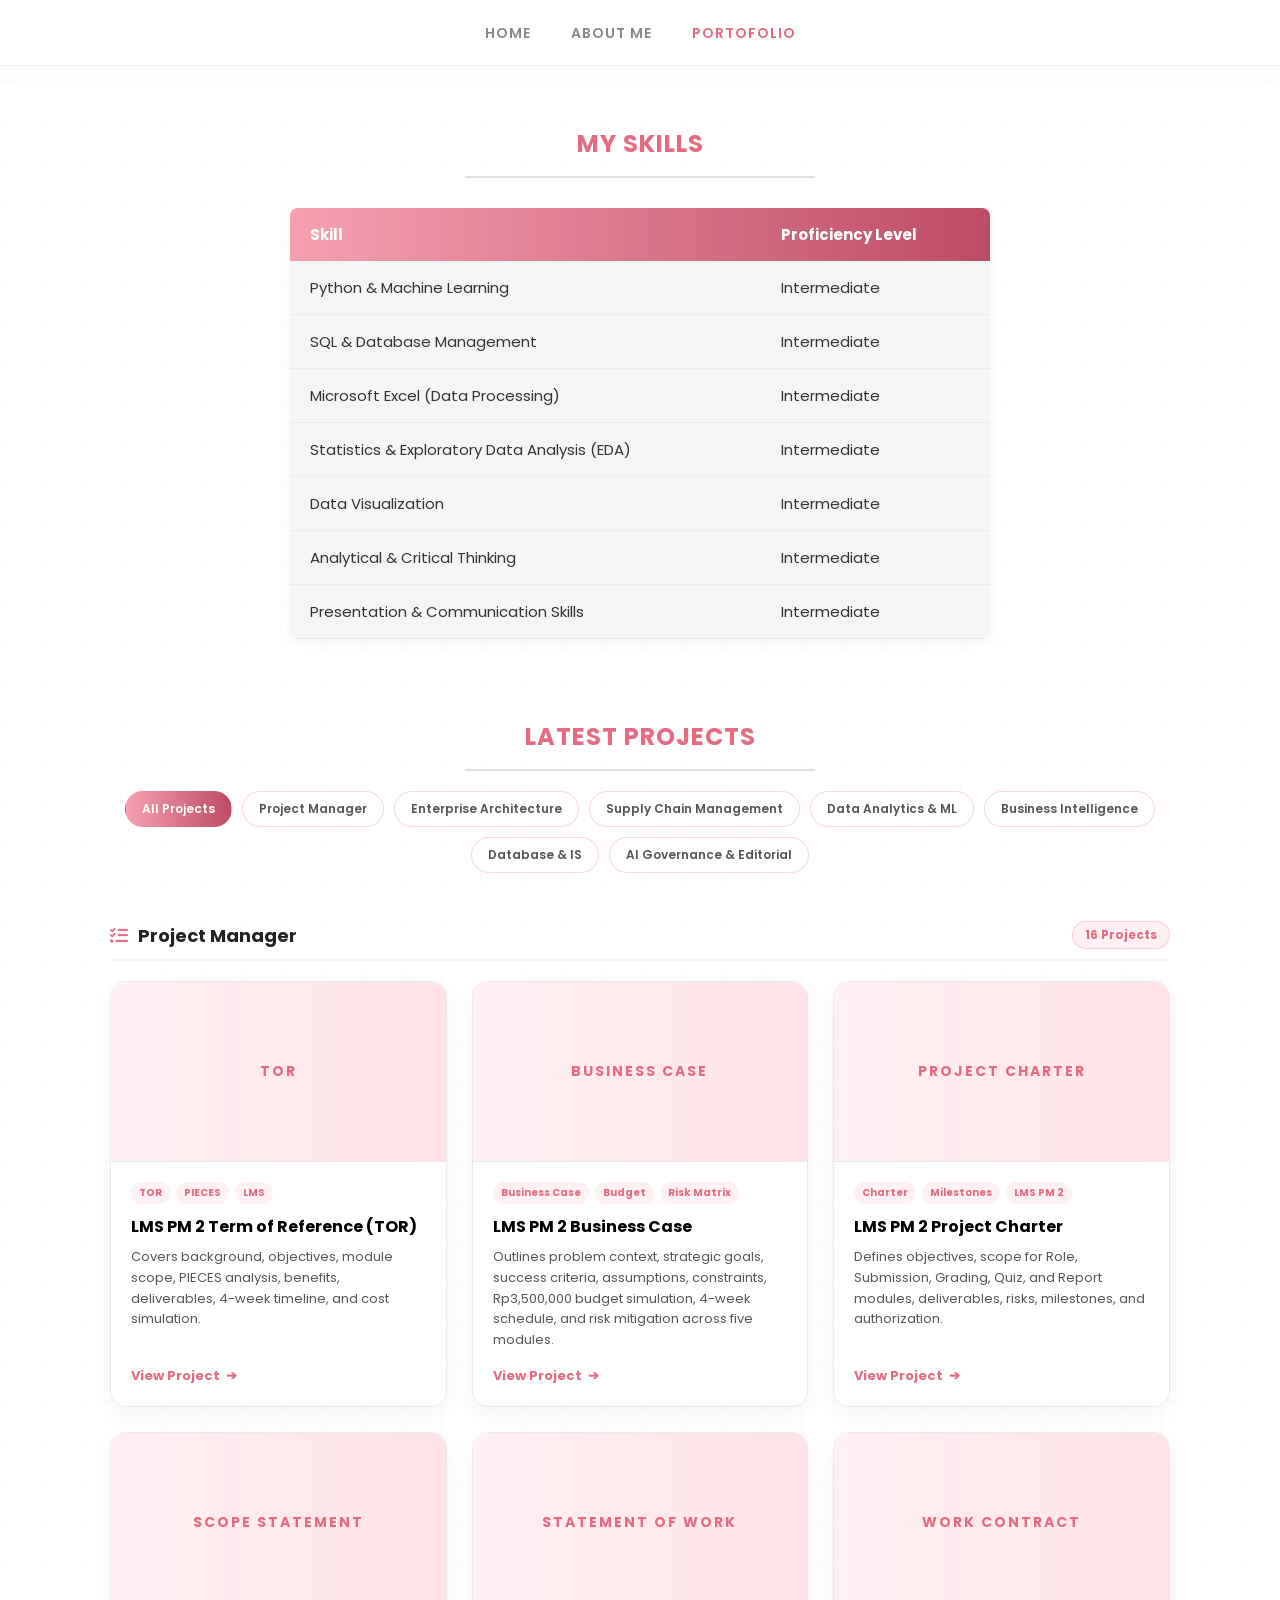
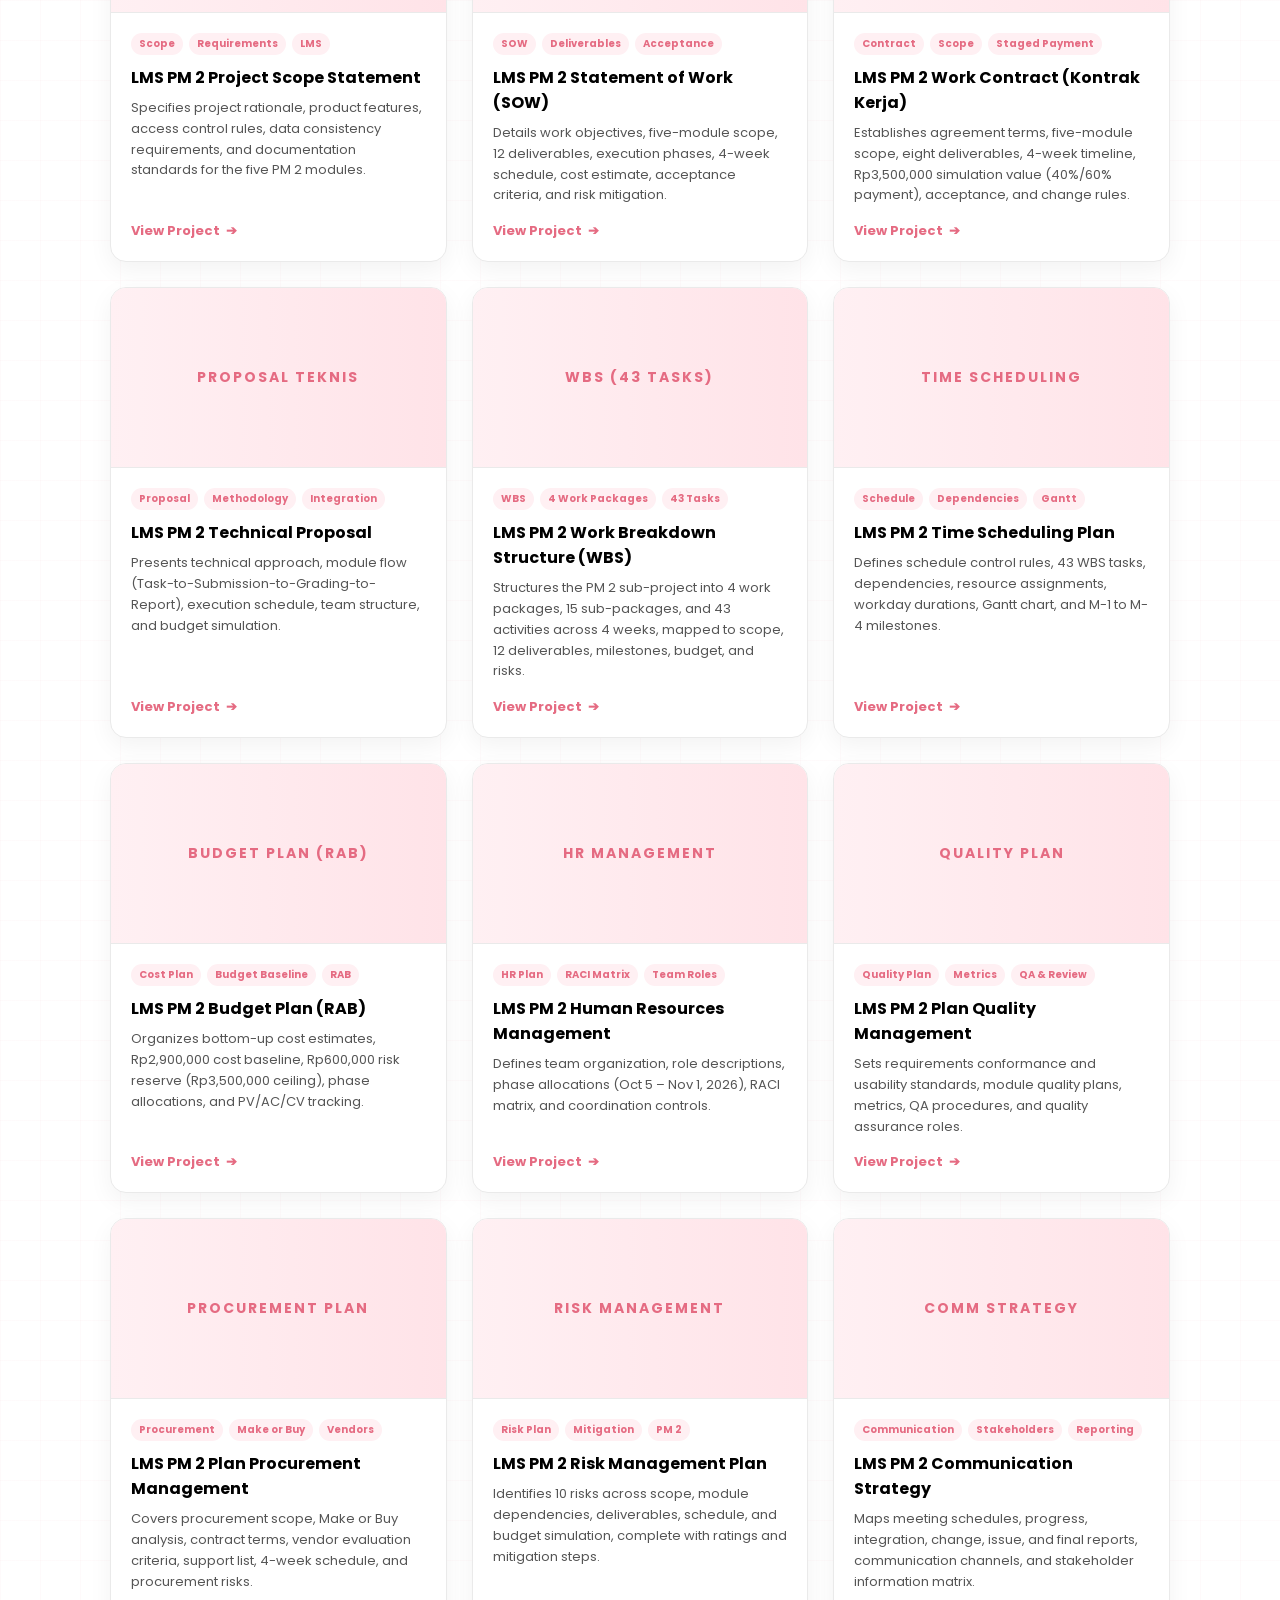
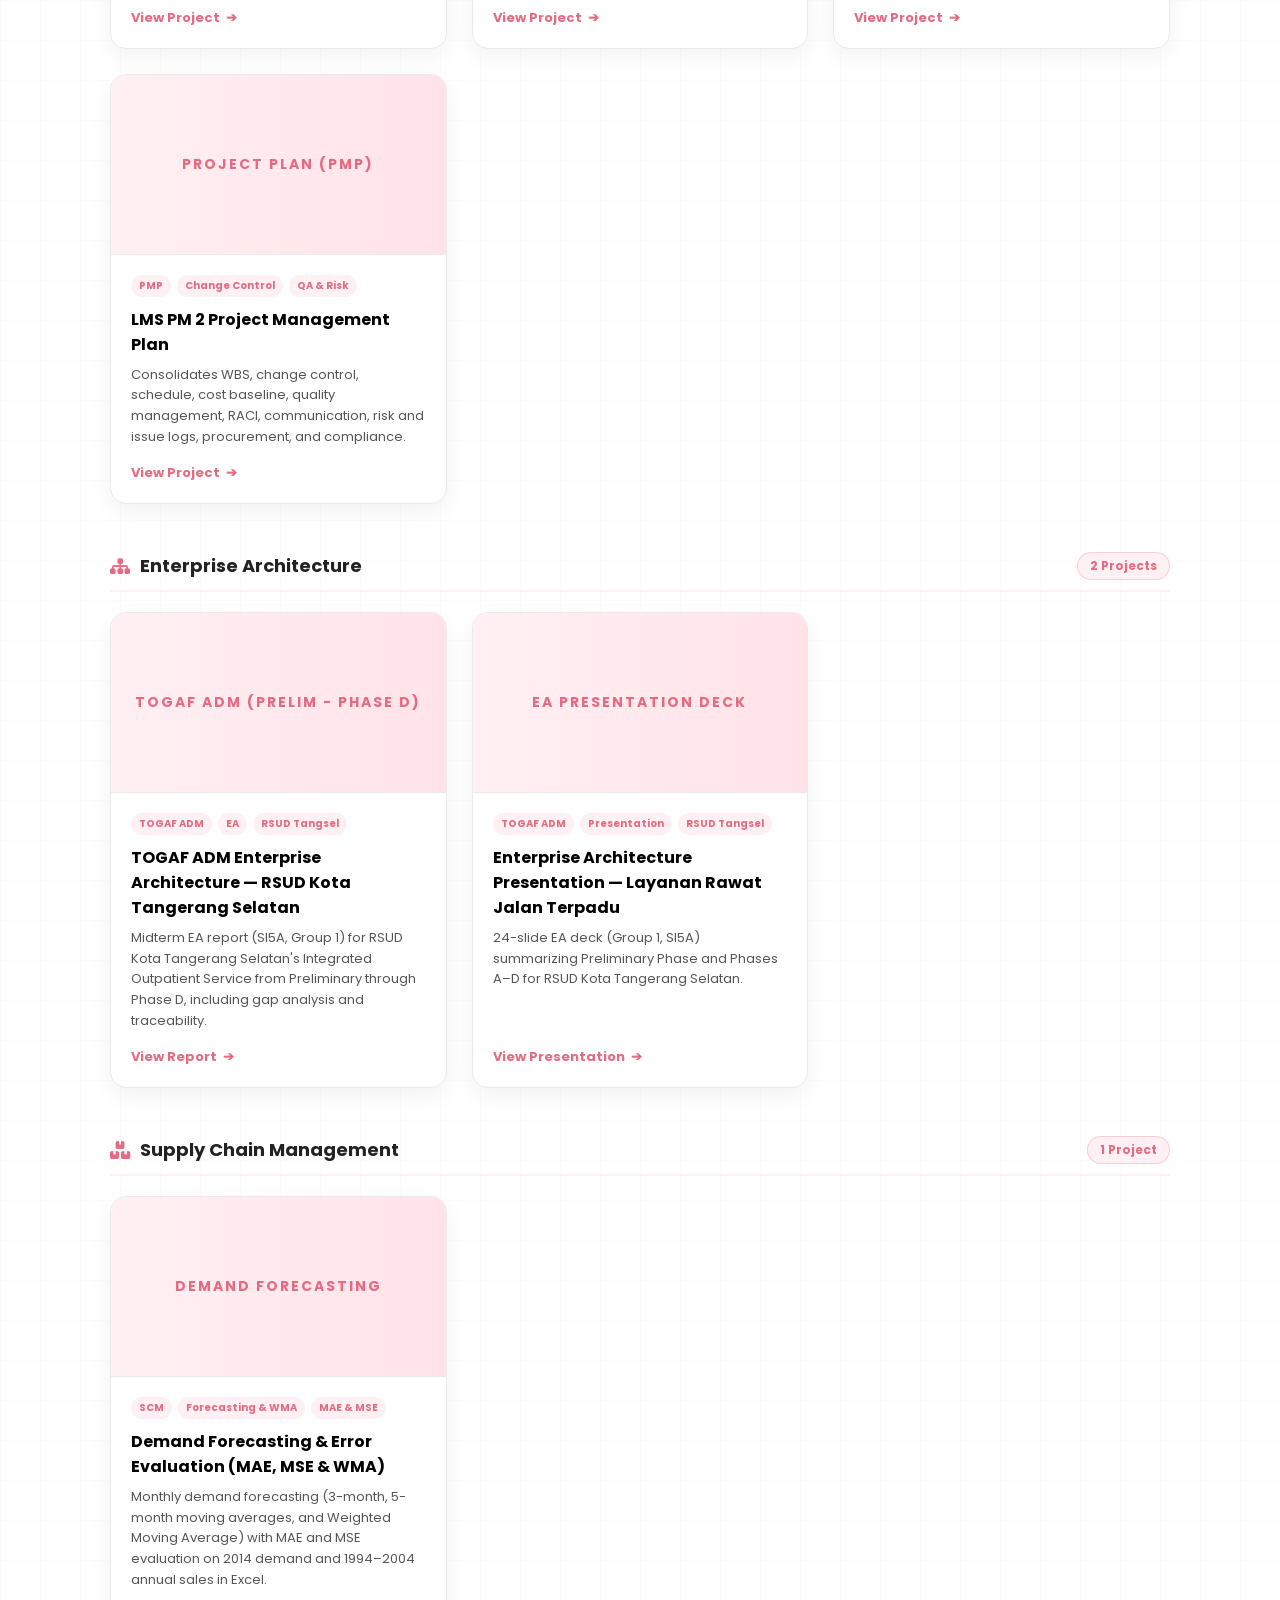
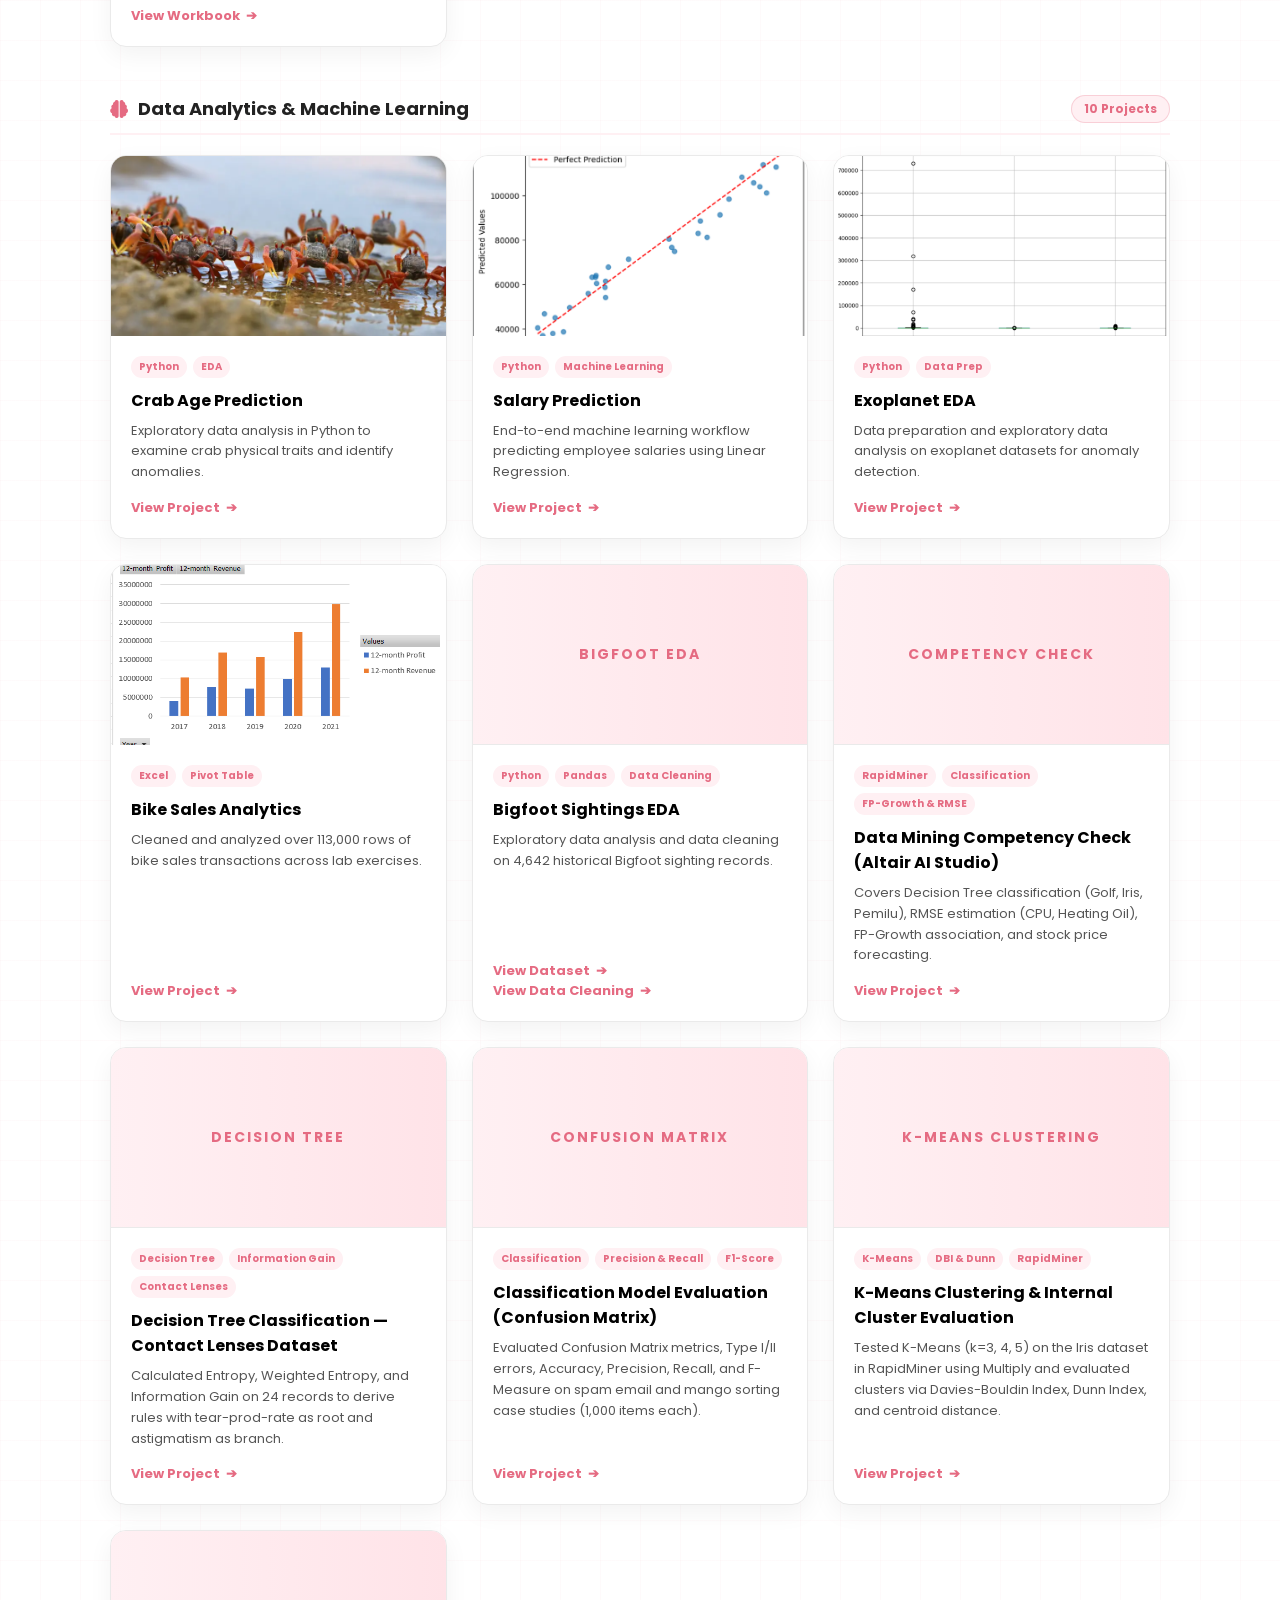
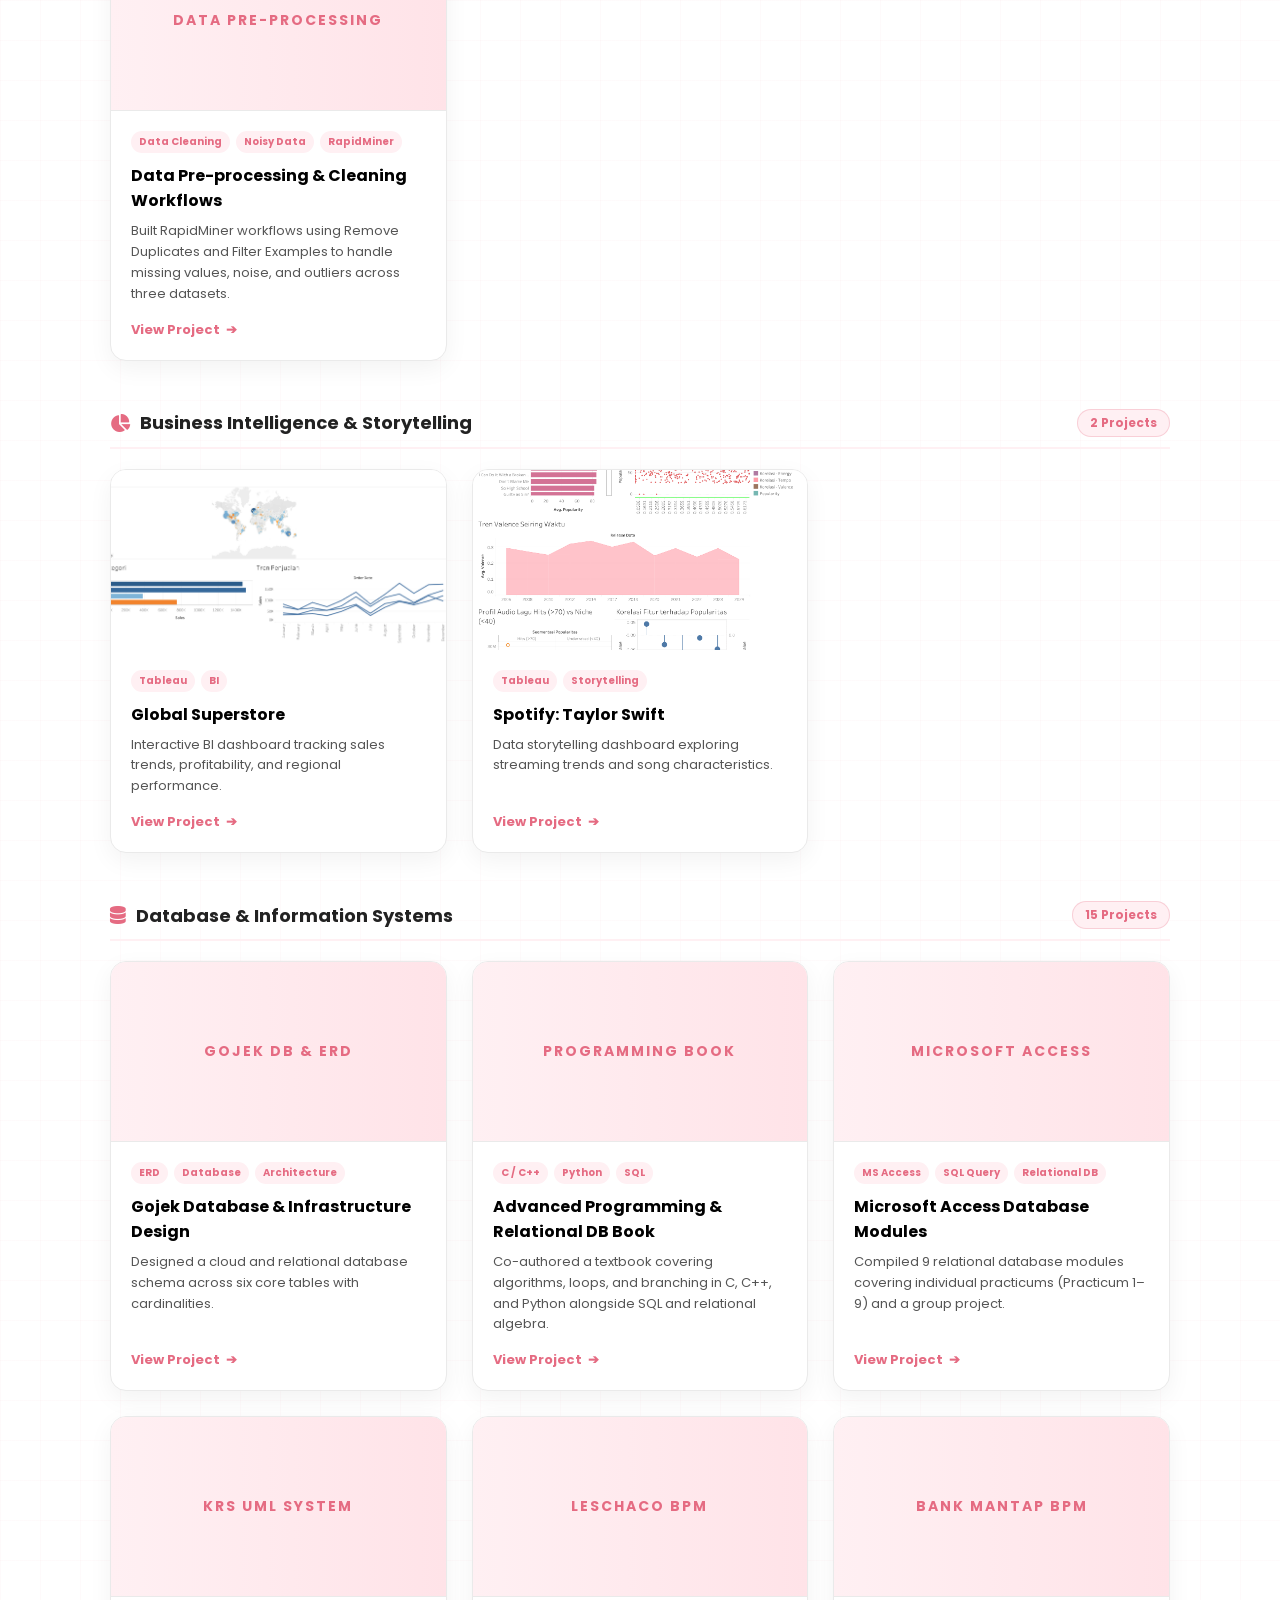
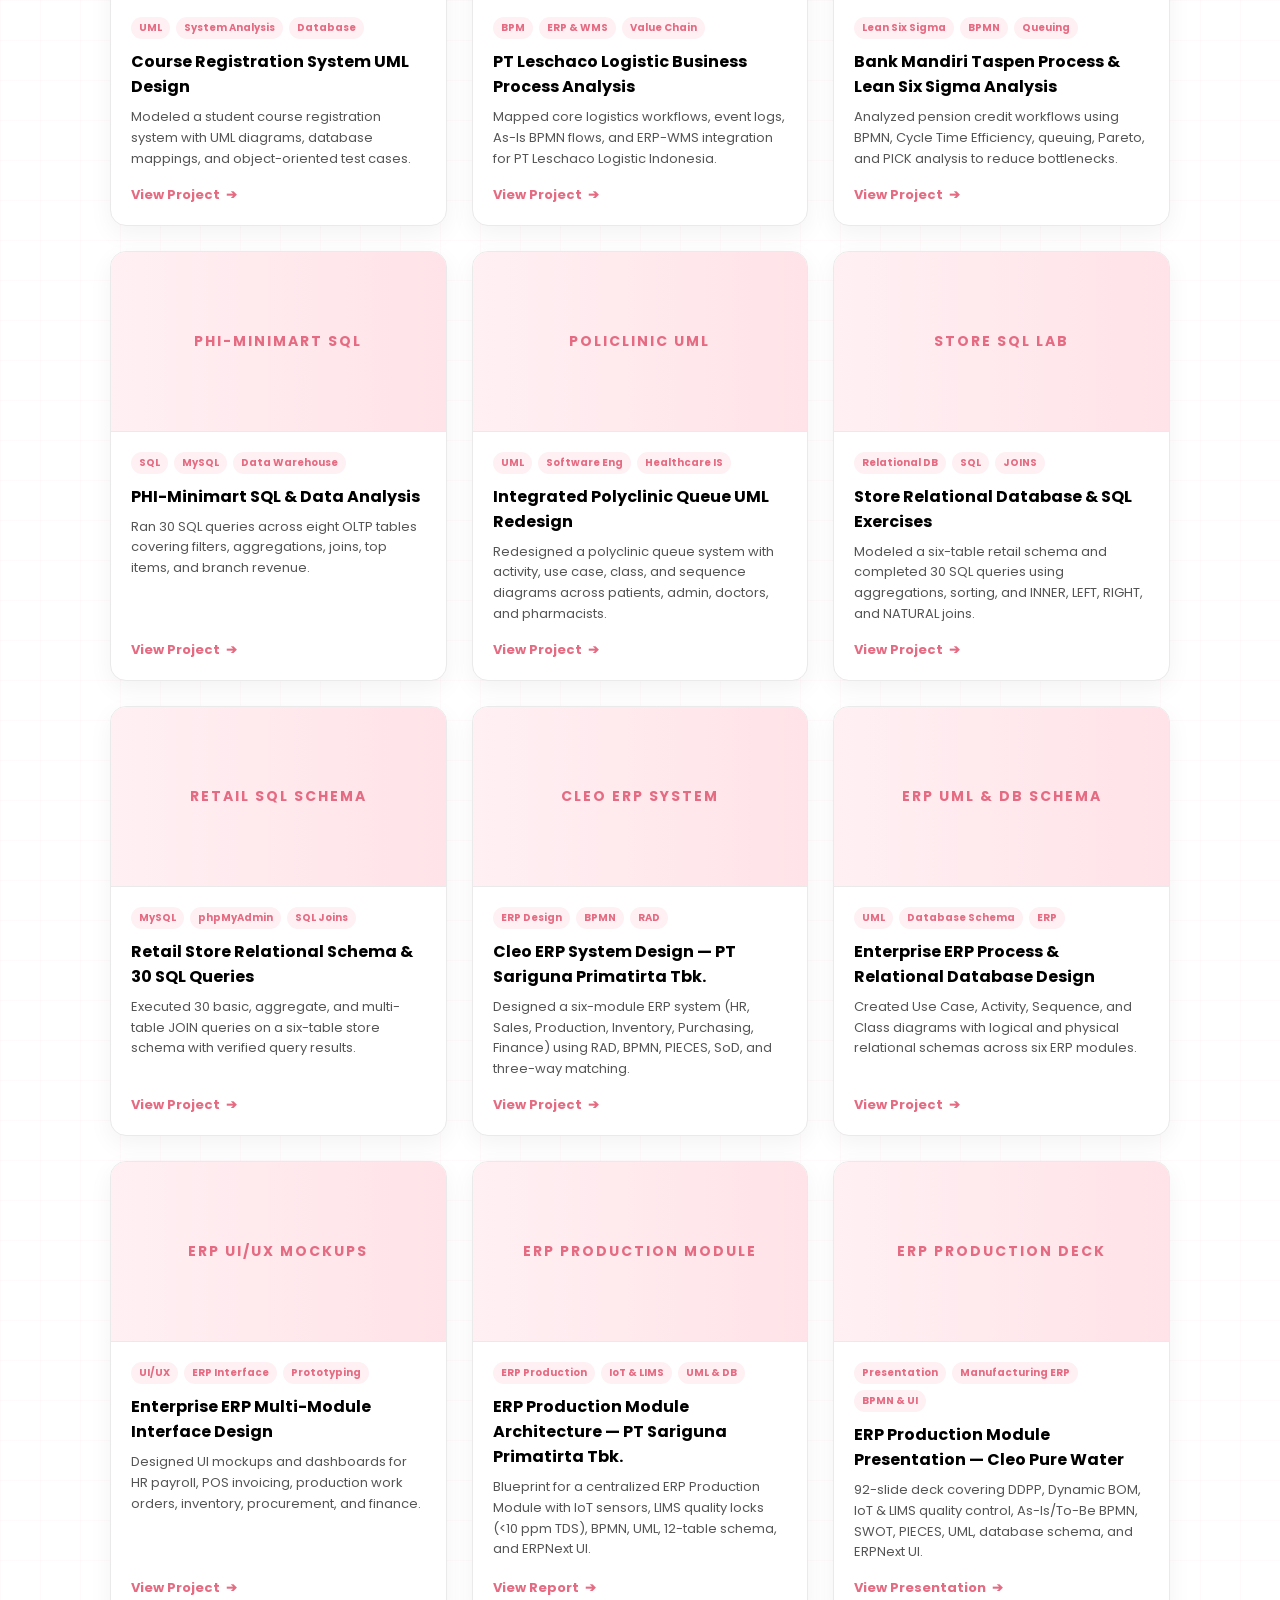
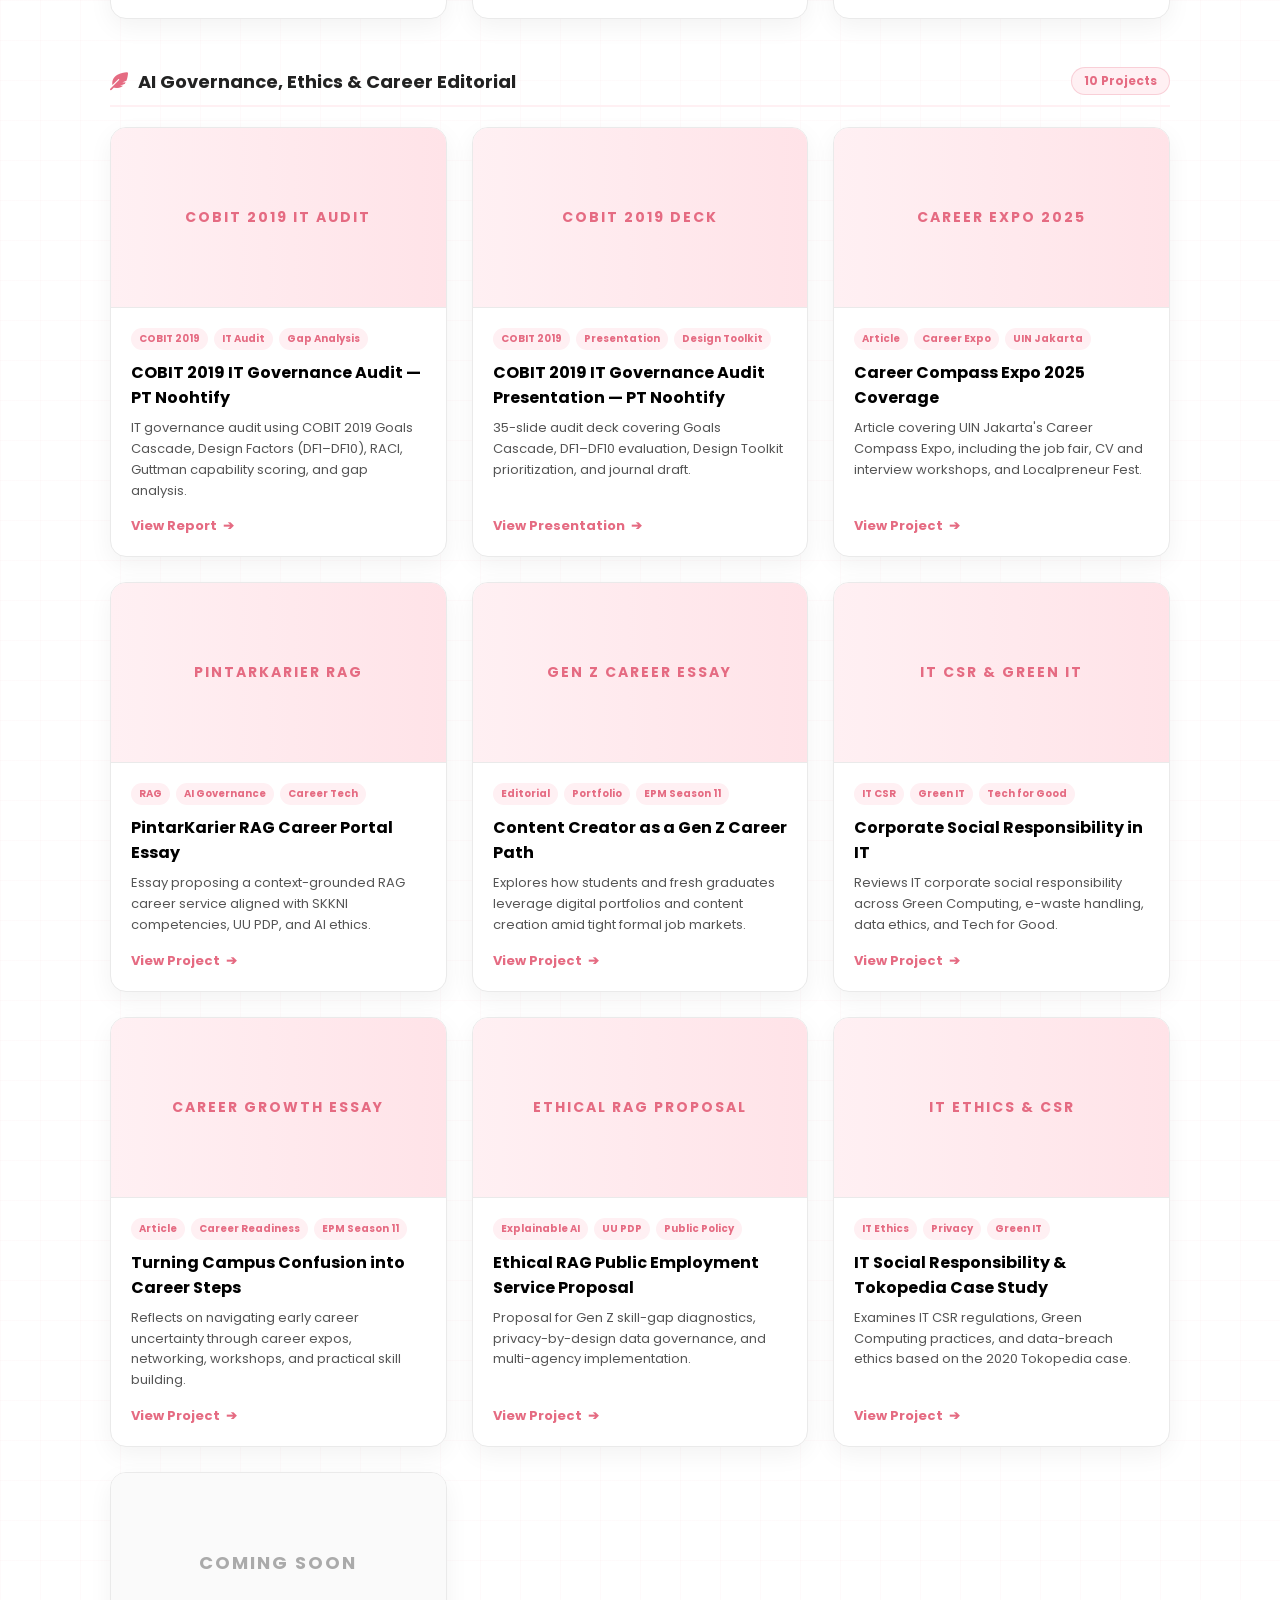
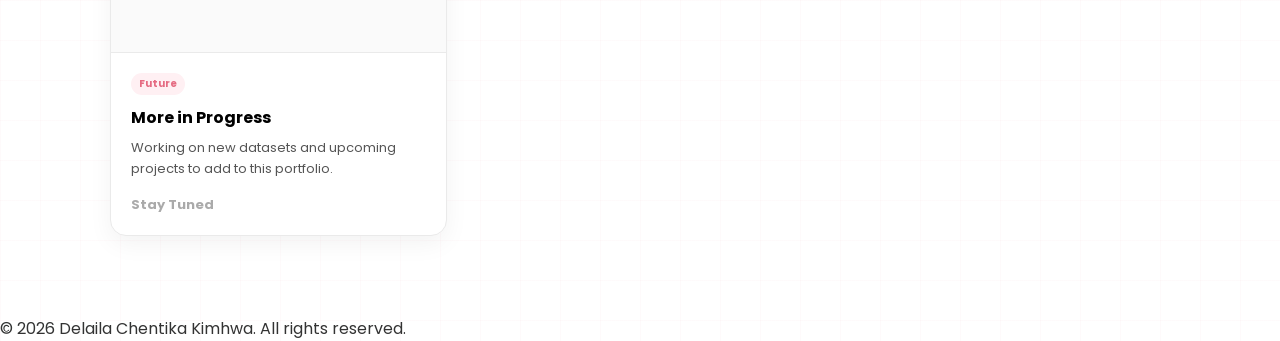
==== commit 290eaeca: "Update portofolio.html" ====
--- a/portofolio.html
+++ b/portofolio.html
@@ -7,7 +7,7 @@
     <link rel="stylesheet" href="src/css/style.css">
     <link rel="stylesheet" href="https://cdnjs.cloudflare.com/ajax/libs/font-awesome/6.0.0/css/all.min.css">
     <style>
-        /* Styling untuk Kotak Lampiran Foto/Sertifikat ala LinkedIn */
+        /* Lampiran Foto / Sertifikat */
         .credential-attachment {
             display: flex;
             align-items: center;
@@ -45,7 +45,7 @@
             font-weight: 600;
         }
 
-        /* Pemisahan Kategori Proyek per Interest */
+        /* Blok Kategori Proyek */
         .project-category-block {
             margin-top: 48px;
         }
@@ -85,7 +85,7 @@
             margin-top: 0;
         }
 
-        /* Filter Pill Opsional */
+        /* Filter Kategori */
         .category-filter-bar {
             display: flex;
             flex-wrap: wrap;
@@ -125,14 +125,14 @@
     </header>
 
     <main class="container portfolio-page">
-        
+
         <!-- BAGIAN SKILLS -->
         <section class="skills-section">
             <div class="section-title">
                 <h2>MY SKILLS</h2>
                 <hr>
             </div>
-            
+
             <div class="table-container">
                 <table class="skill-table">
                     <thead>
@@ -175,7 +175,7 @@
             </div>
         </section>
 
-        <!-- BAGIAN PROJECTS TERPISAH PER INTEREST -->
+        <!-- BAGIAN PROJECTS -->
         <section class="projects-section">
             <div class="section-title">
                 <h2>LATEST PROJECTS</h2>
@@ -192,14 +192,13 @@
                 </div>
             </div>
 
-            <!-- 0. PROJECT MANAGER -->
+            <!-- 1. PROJECT MANAGER -->
             <div class="project-category-block" data-category="project-manager">
                 <div class="category-header">
                     <h3><i class="fas fa-tasks" aria-hidden="true"></i> Project Manager</h3>
                     <span class="category-count">16 Projects</span>
                 </div>
                 <div class="project-grid">
-                    <!-- 1. Term of Reference (TOR) -->
                     <div class="project-card">
                         <div class="project-image-wrapper">
                             <div class="coming-soon-box" style="background: linear-gradient(to right, #fff0f3, #ffe3e8); height: 100%;">
@@ -207,18 +206,13 @@
                             </div>
                         </div>
                         <div class="project-content">
-                            <div class="project-tags">
-                                <span>TOR</span>
-                                <span>PIECES Analysis</span>
-                                <span>LMS</span>
-                            </div>
+                            <div class="project-tags"><span>TOR</span><span>PIECES</span><span>LMS</span></div>
                             <h3>LMS PM 2 Term of Reference (TOR)</h3>
-                            <p>Covered project background, objectives, module scope, PIECES framework analysis, benefits, expected deliverables, 4-week timeline, and cost simulation.</p>
+                            <p>Covers background, objectives, module scope, PIECES analysis, benefits, deliverables, 4-week timeline, and cost simulation.</p>
                             <a href="assets_pm/Term Of Reference_12409031010008_Delaila Chentika Kimhwa.pdf" target="_blank" rel="noopener noreferrer" class="project-link">View Project <span class="arrow">➔</span></a>
                         </div>
                     </div>
 
-                    <!-- 2. Business Case -->
                     <div class="project-card">
                         <div class="project-image-wrapper">
                             <div class="coming-soon-box" style="background: linear-gradient(to right, #fff0f3, #ffe3e8); height: 100%;">
@@ -226,18 +220,13 @@
                             </div>
                         </div>
                         <div class="project-content">
-                            <div class="project-tags">
-                                <span>Business Case</span>
-                                <span>Budget &amp; Schedule</span>
-                                <span>Risk Matrix</span>
-                            </div>
+                            <div class="project-tags"><span>Business Case</span><span>Budget</span><span>Risk Matrix</span></div>
                             <h3>LMS PM 2 Business Case</h3>
-                            <p>Outlines problem background, business and strategic objectives, success criteria, assumptions, constraints, initial requirements, Rp3,500,000 simulation budget, 4-week timeline, and risk mitigation for Role, Submission, Grading, Quiz, and Report modules.</p>
+                            <p>Outlines problem context, strategic goals, success criteria, assumptions, constraints, Rp3,500,000 budget simulation, 4-week schedule, and risk mitigation across five modules.</p>
                             <a href="assets_pm/Business Case_12409031010008_Delaila Chentika Kimhwa.pdf" target="_blank" rel="noopener noreferrer" class="project-link">View Project <span class="arrow">➔</span></a>
                         </div>
                     </div>
 
-                    <!-- 3. Project Charter -->
                     <div class="project-card">
                         <div class="project-image-wrapper">
                             <div class="coming-soon-box" style="background: linear-gradient(to right, #fff0f3, #ffe3e8); height: 100%;">
@@ -245,18 +234,13 @@
                             </div>
                         </div>
                         <div class="project-content">
-                            <div class="project-tags">
-                                <span>Project Charter</span>
-                                <span>Scope &amp; Milestones</span>
-                                <span>LMS PM 2</span>
-                            </div>
+                            <div class="project-tags"><span>Charter</span><span>Milestones</span><span>LMS PM 2</span></div>
                             <h3>LMS PM 2 Project Charter</h3>
-                            <p>Established project objectives, scope for Role, Submission, Grading, Quiz, and Report modules, deliverables, risks, milestones, and authorization.</p>
+                            <p>Defines objectives, scope for Role, Submission, Grading, Quiz, and Report modules, deliverables, risks, milestones, and authorization.</p>
                             <a href="assets_pm/Project Charter_12409031010008_Delaila Chentika Kimhwa.pdf" target="_blank" rel="noopener noreferrer" class="project-link">View Project <span class="arrow">➔</span></a>
                         </div>
                     </div>
 
-                    <!-- 4. Scope Statement -->
                     <div class="project-card">
                         <div class="project-image-wrapper">
                             <div class="coming-soon-box" style="background: linear-gradient(to right, #fff0f3, #ffe3e8); height: 100%;">
@@ -264,18 +248,13 @@
                             </div>
                         </div>
                         <div class="project-content">
-                            <div class="project-tags">
-                                <span>Scope Statement</span>
-                                <span>Requirements</span>
-                                <span>LMS</span>
-                            </div>
+                            <div class="project-tags"><span>Scope</span><span>Requirements</span><span>LMS</span></div>
                             <h3>LMS PM 2 Project Scope Statement</h3>
-                            <p>Defined project rationale, product characteristics, access control rules, data consistency requirements, and documentation standards for the five PM 2 modules.</p>
+                            <p>Specifies project rationale, product features, access control rules, data consistency requirements, and documentation standards for the five PM 2 modules.</p>
                             <a href="assets_pm/Scope Statement_12409031010008_Delaila Chentika Kimhwa.pdf" target="_blank" rel="noopener noreferrer" class="project-link">View Project <span class="arrow">➔</span></a>
                         </div>
                     </div>
 
-                    <!-- 5. Statement of Work (SOW) -->
                     <div class="project-card">
                         <div class="project-image-wrapper">
                             <div class="coming-soon-box" style="background: linear-gradient(to right, #fff0f3, #ffe3e8); height: 100%;">
@@ -283,18 +262,13 @@
                             </div>
                         </div>
                         <div class="project-content">
-                            <div class="project-tags">
-                                <span>SOW</span>
-                                <span>Deliverables</span>
-                                <span>Acceptance Criteria</span>
-                            </div>
+                            <div class="project-tags"><span>SOW</span><span>Deliverables</span><span>Acceptance</span></div>
                             <h3>LMS PM 2 Statement of Work (SOW)</h3>
-                            <p>Specified work objectives, five-module scope, 12 expected deliverables, execution phases, 4-week schedule, cost estimate, acceptance criteria, and risk mitigation.</p>
+                            <p>Details work objectives, five-module scope, 12 deliverables, execution phases, 4-week schedule, cost estimate, acceptance criteria, and risk mitigation.</p>
                             <a href="assets_pm/Statement Of Work_12409031010008_Delaila Chentika Kimhwa.pdf" target="_blank" rel="noopener noreferrer" class="project-link">View Project <span class="arrow">➔</span></a>
                         </div>
                     </div>
 
-                    <!-- 6. Kontrak Kerja -->
                     <div class="project-card">
                         <div class="project-image-wrapper">
                             <div class="coming-soon-box" style="background: linear-gradient(to right, #fff0f3, #ffe3e8); height: 100%;">
@@ -302,18 +276,13 @@
                             </div>
                         </div>
                         <div class="project-content">
-                            <div class="project-tags">
-                                <span>Work Contract</span>
-                                <span>Scope &amp; Deliverables</span>
-                                <span>Staged Payment</span>
-                            </div>
+                            <div class="project-tags"><span>Contract</span><span>Scope</span><span>Staged Payment</span></div>
                             <h3>LMS PM 2 Work Contract (Kontrak Kerja)</h3>
-                            <p>Establishes agreement terms, five-module scope, eight required deliverables, 4-week schedule, Rp3,500,000 simulation value (40%/60% staged payment), acceptance, confidentiality, and change rules.</p>
+                            <p>Establishes agreement terms, five-module scope, eight deliverables, 4-week timeline, Rp3,500,000 simulation value (40%/60% payment), acceptance, and change rules.</p>
                             <a href="assets_pm/Kontrak Kerja_12409031010008_Delaila Chentika Kimhwa.pdf" target="_blank" rel="noopener noreferrer" class="project-link">View Project <span class="arrow">➔</span></a>
                         </div>
                     </div>
 
-                    <!-- 7. Proposal Teknis -->
                     <div class="project-card">
                         <div class="project-image-wrapper">
                             <div class="coming-soon-box" style="background: linear-gradient(to right, #fff0f3, #ffe3e8); height: 100%;">
@@ -321,18 +290,13 @@
                             </div>
                         </div>
                         <div class="project-content">
-                            <div class="project-tags">
-                                <span>Technical Proposal</span>
-                                <span>Methodology</span>
-                                <span>Module Integration</span>
-                            </div>
+                            <div class="project-tags"><span>Proposal</span><span>Methodology</span><span>Integration</span></div>
                             <h3>LMS PM 2 Technical Proposal</h3>
-                            <p>Outlined technical approach, module dependencies (Task-to-Submission-to-Grading-to-Report), execution schedule, team composition, and budget simulation.</p>
+                            <p>Presents technical approach, module flow (Task-to-Submission-to-Grading-to-Report), execution schedule, team structure, and budget simulation.</p>
                             <a href="assets_pm/Proposal Teknis 12409031010008_Delaila Chentika Kimhwa.pdf" target="_blank" rel="noopener noreferrer" class="project-link">View Project <span class="arrow">➔</span></a>
                         </div>
                     </div>
 
-                    <!-- 8. Work Breakdown Structure (WBS) -->
                     <div class="project-card">
                         <div class="project-image-wrapper">
                             <div class="coming-soon-box" style="background: linear-gradient(to right, #fff0f3, #ffe3e8); height: 100%;">
@@ -340,18 +304,13 @@
                             </div>
                         </div>
                         <div class="project-content">
-                            <div class="project-tags">
-                                <span>WBS</span>
-                                <span>4 Work Packages</span>
-                                <span>43 Activities</span>
-                            </div>
+                            <div class="project-tags"><span>WBS</span><span>4 Work Packages</span><span>43 Tasks</span></div>
                             <h3>LMS PM 2 Work Breakdown Structure (WBS)</h3>
-                            <p>Breaks down the PM 2 sub-project into 4 work packages, 15 sub-packages, and 43 activities across 4 weeks, mapped to module scope, 12 deliverables, milestones, budget, and risks.</p>
+                            <p>Structures the PM 2 sub-project into 4 work packages, 15 sub-packages, and 43 activities across 4 weeks, mapped to scope, 12 deliverables, milestones, budget, and risks.</p>
                             <a href="assets_pm/Work Breakdown Structure_12409031010008_Delaila Chentika Kimhwa.pdf" target="_blank" rel="noopener noreferrer" class="project-link">View Project <span class="arrow">➔</span></a>
                         </div>
                     </div>
 
-                    <!-- 9. Time Scheduling -->
                     <div class="project-card">
                         <div class="project-image-wrapper">
                             <div class="coming-soon-box" style="background: linear-gradient(to right, #fff0f3, #ffe3e8); height: 100%;">
@@ -359,18 +318,13 @@
                             </div>
                         </div>
                         <div class="project-content">
-                            <div class="project-tags">
-                                <span>Schedule Plan</span>
-                                <span>Dependencies</span>
-                                <span>Gantt &amp; Milestones</span>
-                            </div>
+                            <div class="project-tags"><span>Schedule</span><span>Dependencies</span><span>Gantt</span></div>
                             <h3>LMS PM 2 Time Scheduling Plan</h3>
-                            <p>Defined schedule control policy, 43 WBS activities, activity dependencies, resource allocations, workday durations, Gantt chart, and M-1 to M-4 milestones.</p>
+                            <p>Defines schedule control rules, 43 WBS tasks, dependencies, resource assignments, workday durations, Gantt chart, and M-1 to M-4 milestones.</p>
                             <a href="assets_pm/Time Scheduling_12409031010008_Delaila Chentika Kimhwa.pdf" target="_blank" rel="noopener noreferrer" class="project-link">View Project <span class="arrow">➔</span></a>
                         </div>
                     </div>
 
-                    <!-- 10. Rencana Anggaran Biaya (RAB) -->
                     <div class="project-card">
                         <div class="project-image-wrapper">
                             <div class="coming-soon-box" style="background: linear-gradient(to right, #fff0f3, #ffe3e8); height: 100%;">
@@ -378,18 +332,13 @@
                             </div>
                         </div>
                         <div class="project-content">
-                            <div class="project-tags">
-                                <span>Cost Management</span>
-                                <span>Budget Baseline</span>
-                                <span>RAB</span>
-                            </div>
+                            <div class="project-tags"><span>Cost Plan</span><span>Budget Baseline</span><span>RAB</span></div>
                             <h3>LMS PM 2 Budget Plan (RAB)</h3>
-                            <p>Structured bottom-up cost estimates, Rp2,900,000 cost baseline, Rp600,000 risk reserve (Rp3,500,000 simulation ceiling), phase allocation, and PV/AC/CV tracking.</p>
+                            <p>Organizes bottom-up cost estimates, Rp2,900,000 cost baseline, Rp600,000 risk reserve (Rp3,500,000 ceiling), phase allocations, and PV/AC/CV tracking.</p>
                             <a href="assets_pm/Rencana Angggaran Biaya_12409031010008_Delaila Chentika Kimhwa.pdf" target="_blank" rel="noopener noreferrer" class="project-link">View Project <span class="arrow">➔</span></a>
                         </div>
                     </div>
 
-                    <!-- 11. Human Resources Management -->
                     <div class="project-card">
                         <div class="project-image-wrapper">
                             <div class="coming-soon-box" style="background: linear-gradient(to right, #fff0f3, #ffe3e8); height: 100%;">
@@ -397,18 +346,13 @@
                             </div>
                         </div>
                         <div class="project-content">
-                            <div class="project-tags">
-                                <span>HR Management</span>
-                                <span>RACI Matrix</span>
-                                <span>Team Roles</span>
-                            </div>
+                            <div class="project-tags"><span>HR Plan</span><span>RACI Matrix</span><span>Team Roles</span></div>
                             <h3>LMS PM 2 Human Resources Management</h3>
-                            <p>Defines organizational structure, team assignments, job descriptions, resource allocation across WBS phases (Oct 5 - Nov 1, 2026), RACI matrix, and coordination controls.</p>
+                            <p>Defines team organization, role descriptions, phase allocations (Oct 5 – Nov 1, 2026), RACI matrix, and coordination controls.</p>
                             <a href="assets_pm/Human Resources Management_12409031010008_Delaila Chentika Kimhwa.pdf" target="_blank" rel="noopener noreferrer" class="project-link">View Project <span class="arrow">➔</span></a>
                         </div>
                     </div>
 
-                    <!-- 12. Plan Quality Management -->
                     <div class="project-card">
                         <div class="project-image-wrapper">
                             <div class="coming-soon-box" style="background: linear-gradient(to right, #fff0f3, #ffe3e8); height: 100%;">
@@ -416,18 +360,13 @@
                             </div>
                         </div>
                         <div class="project-content">
-                            <div class="project-tags">
-                                <span>Quality Plan</span>
-                                <span>Quality Metrics</span>
-                                <span>QA &amp; Review</span>
-                            </div>
+                            <div class="project-tags"><span>Quality Plan</span><span>Metrics</span><span>QA &amp; Review</span></div>
                             <h3>LMS PM 2 Plan Quality Management</h3>
-                            <p>Defines conformance to requirements and fitness for use, quality planning across the five modules, quality metrics, QA procedures, and quality assurance roles.</p>
+                            <p>Sets requirements conformance and usability standards, module quality plans, metrics, QA procedures, and quality assurance roles.</p>
                             <a href="assets_pm/Plan Quality Management_12409031010008_Delaila Chentika Kimhwa.pdf" target="_blank" rel="noopener noreferrer" class="project-link">View Project <span class="arrow">➔</span></a>
                         </div>
                     </div>
 
-                    <!-- 13. Plan Procurement Management -->
                     <div class="project-card">
                         <div class="project-image-wrapper">
                             <div class="coming-soon-box" style="background: linear-gradient(to right, #fff0f3, #ffe3e8); height: 100%;">
@@ -435,18 +374,13 @@
                             </div>
                         </div>
                         <div class="project-content">
-                            <div class="project-tags">
-                                <span>Procurement</span>
-                                <span>Make or Buy</span>
-                                <span>Vendor Criteria</span>
-                            </div>
+                            <div class="project-tags"><span>Procurement</span><span>Make or Buy</span><span>Vendors</span></div>
                             <h3>LMS PM 2 Plan Procurement Management</h3>
-                            <p>Covers procurement scope, Make or Buy analysis, conditional contract types, supplier evaluation criteria, support requirements list, 4-week schedule, and procurement risk mitigation.</p>
+                            <p>Covers procurement scope, Make or Buy analysis, contract terms, vendor evaluation criteria, support list, 4-week schedule, and procurement risks.</p>
                             <a href="assets_pm/Plan Procurement Management_12409031010008_Delaila Chentika Kimhwa.pdf" target="_blank" rel="noopener noreferrer" class="project-link">View Project <span class="arrow">➔</span></a>
                         </div>
                     </div>
 
-                    <!-- 14. Risk Management Plan -->
                     <div class="project-card">
                         <div class="project-image-wrapper">
                             <div class="coming-soon-box" style="background: linear-gradient(to right, #fff0f3, #ffe3e8); height: 100%;">
@@ -454,18 +388,13 @@
                             </div>
                         </div>
                         <div class="project-content">
-                            <div class="project-tags">
-                                <span>Risk Analysis</span>
-                                <span>Mitigation</span>
-                                <span>PM 2</span>
-                            </div>
+                            <div class="project-tags"><span>Risk Plan</span><span>Mitigation</span><span>PM 2</span></div>
                             <h3>LMS PM 2 Risk Management Plan</h3>
-                            <p>Identified 10 sub-project risks across scope, module dependencies, deliverables, schedule, and budget simulation, paired with qualitative ratings and mitigation actions.</p>
+                            <p>Identifies 10 risks across scope, module dependencies, deliverables, schedule, and budget simulation, complete with ratings and mitigation steps.</p>
                             <a href="assets_pm/Risk Management_12409031010008_Delaila Chentika Kimhwa.pdf" target="_blank" rel="noopener noreferrer" class="project-link">View Project <span class="arrow">➔</span></a>
                         </div>
                     </div>
 
-                    <!-- 15. Strategy Communication -->
                     <div class="project-card">
                         <div class="project-image-wrapper">
                             <div class="coming-soon-box" style="background: linear-gradient(to right, #fff0f3, #ffe3e8); height: 100%;">
@@ -473,18 +402,13 @@
                             </div>
                         </div>
                         <div class="project-content">
-                            <div class="project-tags">
-                                <span>Communication Plan</span>
-                                <span>Stakeholder Matrix</span>
-                                <span>Reporting</span>
-                            </div>
+                            <div class="project-tags"><span>Communication</span><span>Stakeholders</span><span>Reporting</span></div>
                             <h3>LMS PM 2 Communication Strategy</h3>
-                            <p>Mapped meeting cadences, progress/integration/change/issue/final reporting, communication channels, and stakeholder information matrix.</p>
+                            <p>Maps meeting schedules, progress, integration, change, issue, and final reports, communication channels, and stakeholder information matrix.</p>
                             <a href="assets_pm/Strategy Communication_12409031010008_Delaila Chentika Kimhwa.pdf" target="_blank" rel="noopener noreferrer" class="project-link">View Project <span class="arrow">➔</span></a>
                         </div>
                     </div>
 
-                    <!-- 16. Project Management Plan -->
                     <div class="project-card">
                         <div class="project-image-wrapper">
                             <div class="coming-soon-box" style="background: linear-gradient(to right, #fff0f3, #ffe3e8); height: 100%;">
@@ -492,27 +416,22 @@
                             </div>
                         </div>
                         <div class="project-content">
-                            <div class="project-tags">
-                                <span>PMP</span>
-                                <span>WBS &amp; Change Control</span>
-                                <span>QA &amp; Risk</span>
-                            </div>
+                            <div class="project-tags"><span>PMP</span><span>Change Control</span><span>QA &amp; Risk</span></div>
                             <h3>LMS PM 2 Project Management Plan</h3>
-                            <p>Detailed WBS, change control, schedule, cost baseline, quality management, RACI, communication, risk log, issue log, procurement, and compliance plans.</p>
+                            <p>Consolidates WBS, change control, schedule, cost baseline, quality management, RACI, communication, risk and issue logs, procurement, and compliance.</p>
                             <a href="assets_pm/Project Management Plan_12409031010008_Delaila Chentika Kimhwa.pdf" target="_blank" rel="noopener noreferrer" class="project-link">View Project <span class="arrow">➔</span></a>
                         </div>
                     </div>
                 </div>
             </div>
 
-            <!-- ENTERPRISE ARCHITECTURE -->
+            <!-- 2. ENTERPRISE ARCHITECTURE -->
             <div class="project-category-block" data-category="enterprise-architecture">
                 <div class="category-header">
                     <h3><i class="fas fa-sitemap" aria-hidden="true"></i> Enterprise Architecture</h3>
                     <span class="category-count">2 Projects</span>
                 </div>
                 <div class="project-grid">
-                    <!-- AE 1: Laporan Rancangan -->
                     <div class="project-card">
                         <div class="project-image-wrapper">
                             <div class="coming-soon-box" style="background: linear-gradient(to right, #fff0f3, #ffe3e8); height: 100%;">
@@ -520,18 +439,13 @@
                             </div>
                         </div>
                         <div class="project-content">
-                            <div class="project-tags">
-                                <span>TOGAF ADM</span>
-                                <span>Enterprise Architecture</span>
-                                <span>RSUD Tangsel</span>
-                            </div>
+                            <div class="project-tags"><span>TOGAF ADM</span><span>EA</span><span>RSUD Tangsel</span></div>
                             <h3>TOGAF ADM Enterprise Architecture — RSUD Kota Tangerang Selatan</h3>
-                            <p>Midterm Enterprise Architecture report (SI5A, Group 1) for RSUD Kota Tangerang Selatan's Integrated Outpatient Service from Preliminary Phase through Phase D (Business, Data, Application, Technology), gap analysis, and traceability.</p>
+                            <p>Midterm EA report (SI5A, Group 1) for RSUD Kota Tangerang Selatan's Integrated Outpatient Service from Preliminary through Phase D, including gap analysis and traceability.</p>
                             <a href="assets_ae/UTS_AE_SI5A_Kelompok1_RSUD Tangerang Selatan_Laporan.pdf" target="_blank" rel="noopener noreferrer" class="project-link">View Report <span class="arrow">➔</span></a>
                         </div>
                     </div>
 
-                    <!-- AE 2: Deck Presentasi -->
                     <div class="project-card">
                         <div class="project-image-wrapper">
                             <div class="coming-soon-box" style="background: linear-gradient(to right, #fff0f3, #ffe3e8); height: 100%;">
@@ -539,20 +453,16 @@
                             </div>
                         </div>
                         <div class="project-content">
-                            <div class="project-tags">
-                                <span>TOGAF ADM</span>
-                                <span>Presentation Deck</span>
-                                <span>RSUD Tangsel</span>
-                            </div>
+                            <div class="project-tags"><span>TOGAF ADM</span><span>Presentation</span><span>RSUD Tangsel</span></div>
                             <h3>Enterprise Architecture Presentation — Layanan Rawat Jalan Terpadu</h3>
-                            <p>24-slide Enterprise Architecture presentation deck (Group 1, SI5A) summarizing Preliminary Phase, Phase A, Phase B, Phase C (Data &amp; Application), and Phase D for RSUD Kota Tangerang Selatan.</p>
+                            <p>24-slide EA deck (Group 1, SI5A) summarizing Preliminary Phase and Phases A–D for RSUD Kota Tangerang Selatan.</p>
                             <a href="assets_ae/UTS_AE_SI5A_Kelompok1_RSUD Tangerang Selatan_PPT.pdf" target="_blank" rel="noopener noreferrer" class="project-link">View Presentation <span class="arrow">➔</span></a>
                         </div>
                     </div>
                 </div>
             </div>
 
-            <!-- SUPPLY CHAIN MANAGEMENT -->
+            <!-- 3. SUPPLY CHAIN MANAGEMENT -->
             <div class="project-category-block" data-category="supply-chain">
                 <div class="category-header">
                     <h3><i class="fas fa-boxes-stacked" aria-hidden="true"></i> Supply Chain Management</h3>
@@ -566,27 +476,22 @@
                             </div>
                         </div>
                         <div class="project-content">
-                            <div class="project-tags">
-                                <span>Supply Chain</span>
-                                <span>Forecasting &amp; WMA</span>
-                                <span>MAE &amp; MSE</span>
-                            </div>
+                            <div class="project-tags"><span>SCM</span><span>Forecasting &amp; WMA</span><span>MAE &amp; MSE</span></div>
                             <h3>Demand Forecasting &amp; Error Evaluation (MAE, MSE &amp; WMA)</h3>
-                            <p>Monthly demand forecasting (3-month and 5-month moving averages, Weighted Moving Average) along with MAE and MSE error evaluation on 2014 demand data and annual sales exercises (1994–2004) in Excel.</p>
+                            <p>Monthly demand forecasting (3-month, 5-month moving averages, and Weighted Moving Average) with MAE and MSE evaluation on 2014 demand and 1994–2004 annual sales in Excel.</p>
                             <a href="assets_scm/12409031010008_Delaila Chentika Kimhwa_Supply Chain Management.xlsx" target="_blank" rel="noopener noreferrer" class="project-link">View Workbook <span class="arrow">➔</span></a>
                         </div>
                     </div>
                 </div>
             </div>
 
-            <!-- 1. DATA ANALYTICS & MACHINE LEARNING -->
+            <!-- 4. DATA ANALYTICS & MACHINE LEARNING -->
             <div class="project-category-block" data-category="data-ml">
                 <div class="category-header">
                     <h3><i class="fas fa-brain" aria-hidden="true"></i> Data Analytics &amp; Machine Learning</h3>
-                    <span class="category-count">9 Projects</span>
+                    <span class="category-count">10 Projects</span>
                 </div>
                 <div class="project-grid">
-                    <!-- Proyek 1: Crab Age Prediction -->
                     <div class="project-card">
                         <div class="project-image-wrapper">
                             <img src="src/images/project1.webp" alt="Crab Age Prediction" class="project-photo">
@@ -594,12 +499,11 @@
                         <div class="project-content">
                             <div class="project-tags"><span>Python</span><span>EDA</span></div>
                             <h3>Crab Age Prediction</h3>
-                            <p>A Python-based Exploratory Data Analysis (EDA) to visualize crab physical characteristics and detect anomalies.</p>
-                            <a href="https://colab.research.google.com/drive/1_MpdQVG3_aScPOIHfPlTEMm8BZms1I5K?usp=sharing" target="_blank" class="project-link">View Project <span class="arrow">➔</span></a>
-                        </div>
-                    </div>
-
-                    <!-- Proyek 2: Salary Prediction -->
+                            <p>Exploratory data analysis in Python to examine crab physical traits and identify anomalies.</p>
+                            <a href="https://colab.research.google.com/drive/1_MpdQVG3_aScPOIHfPlTEMm8BZms1I5K?usp=sharing" target="_blank" rel="noopener noreferrer" class="project-link">View Project <span class="arrow">➔</span></a>
+                        </div>
+                    </div>
+
                     <div class="project-card">
                         <div class="project-image-wrapper">
                             <img src="src/images/salary.png" alt="Salary Prediction" class="project-photo">
@@ -607,12 +511,11 @@
                         <div class="project-content">
                             <div class="project-tags"><span>Python</span><span>Machine Learning</span></div>
                             <h3>Salary Prediction</h3>
-                            <p>An end-to-end ML project predicting employee salaries utilizing Linear Regression models.</p>
-                            <a href="https://colab.research.google.com/drive/1-3cIQRuJZw02zt6nq6T8I2vycvTY5Z_b?usp=sharing" target="_blank" class="project-link">View Project <span class="arrow">➔</span></a>
-                        </div>
-                    </div>
-
-                    <!-- Proyek 5: Exoplanet EDA -->
+                            <p>End-to-end machine learning workflow predicting employee salaries using Linear Regression.</p>
+                            <a href="https://colab.research.google.com/drive/1-3cIQRuJZw02zt6nq6T8I2vycvTY5Z_b?usp=sharing" target="_blank" rel="noopener noreferrer" class="project-link">View Project <span class="arrow">➔</span></a>
+                        </div>
+                    </div>
+
                     <div class="project-card">
                         <div class="project-image-wrapper">
                             <img src="src/images/exoplanet.png" alt="Exoplanet EDA" class="project-photo">
@@ -620,12 +523,11 @@
                         <div class="project-content">
                             <div class="project-tags"><span>Python</span><span>Data Prep</span></div>
                             <h3>Exoplanet EDA</h3>
-                            <p>Data preparation and exploratory data analysis of Exoplanet datasets for anomaly detection.</p>
-                            <a href="https://colab.research.google.com/drive/1ij_EJm0ymHEWEC1HXGd9xpXlLRFbmABj?usp=sharing" target="_blank" class="project-link">View Project <span class="arrow">➔</span></a>
-                        </div>
-                    </div>
-
-                    <!-- Proyek 6: Bike Sales & Analytics Lab -->
+                            <p>Data preparation and exploratory data analysis on exoplanet datasets for anomaly detection.</p>
+                            <a href="https://colab.research.google.com/drive/1ij_EJm0ymHEWEC1HXGd9xpXlLRFbmABj?usp=sharing" target="_blank" rel="noopener noreferrer" class="project-link">View Project <span class="arrow">➔</span></a>
+                        </div>
+                    </div>
+
                     <div class="project-card">
                         <div class="project-image-wrapper">
                             <img src="src/images/bike_sales.png" alt="Excel Data Analytics Lab" class="project-photo">
@@ -633,12 +535,26 @@
                         <div class="project-content">
                             <div class="project-tags"><span>Excel</span><span>Pivot Table</span></div>
                             <h3>Bike Sales Analytics</h3>
-                            <p>Consolidated, cleaned, and analyzed over 113,000 rows of bike sales transaction data across multiple lab modules.</p>
-                            <a href="assets_excel/Bike_Sales_Visualizations.xlsx" target="_blank" class="project-link">View Project <span class="arrow">➔</span></a>
-                        </div>
-                    </div>
-
-                    <!-- DM 1: Competency Check -->
+                            <p>Cleaned and analyzed over 113,000 rows of bike sales transactions across lab exercises.</p>
+                            <a href="assets_excel/Bike_Sales_Visualizations.xlsx" target="_blank" rel="noopener noreferrer" class="project-link">View Project <span class="arrow">➔</span></a>
+                        </div>
+                    </div>
+
+                    <div class="project-card">
+                        <div class="project-image-wrapper">
+                            <div class="coming-soon-box" style="background: linear-gradient(to right, #fff0f3, #ffe3e8); height: 100%;">
+                                <span class="coming-soon-text" style="color: #e56b82; font-size: 14px;">BIGFOOT EDA</span>
+                            </div>
+                        </div>
+                        <div class="project-content">
+                            <div class="project-tags"><span>Python</span><span>Pandas</span><span>Data Cleaning</span></div>
+                            <h3>Bigfoot Sightings EDA</h3>
+                            <p>Exploratory data analysis and data cleaning on 4,642 historical Bigfoot sighting records.</p>
+                            <a href="assets_excel/Bigfoot.csv" target="_blank" rel="noopener noreferrer" class="project-link">View Dataset <span class="arrow">➔</span></a>
+                            <a href="assets_excel/Bigfoot_Cleaned.csv" target="_blank" rel="noopener noreferrer" class="project-link">View Data Cleaning <span class="arrow">➔</span></a>
+                        </div>
+                    </div>
+
                     <div class="project-card">
                         <div class="project-image-wrapper">
                             <div class="coming-soon-box" style="background: linear-gradient(to right, #fff0f3, #ffe3e8); height: 100%;">
@@ -646,18 +562,13 @@
                             </div>
                         </div>
                         <div class="project-content">
-                            <div class="project-tags">
-                                <span>RapidMiner</span>
-                                <span>Classification &amp; Forecasting</span>
-                                <span>FP-Growth &amp; RMSE</span>
-                            </div>
+                            <div class="project-tags"><span>RapidMiner</span><span>Classification</span><span>FP-Growth &amp; RMSE</span></div>
                             <h3>Data Mining Competency Check (Altair AI Studio)</h3>
-                            <p>Multi-method data mining lab covering Decision Tree classification (Golf, Iris, Pemilu), RMSE estimation (CPU, Heating Oil), FP-Growth association (Transactions), and univariate/multivariate forecasting (Stock Prices).</p>
+                            <p>Covers Decision Tree classification (Golf, Iris, Pemilu), RMSE estimation (CPU, Heating Oil), FP-Growth association, and stock price forecasting.</p>
                             <a href="assets_dm/Tugas_3_Delaila Chentika Kimhwa_008.pdf" target="_blank" rel="noopener noreferrer" class="project-link">View Project <span class="arrow">➔</span></a>
                         </div>
                     </div>
 
-                    <!-- DM 2: Decision Tree Contact Lenses -->
                     <div class="project-card">
                         <div class="project-image-wrapper">
                             <div class="coming-soon-box" style="background: linear-gradient(to right, #fff0f3, #ffe3e8); height: 100%;">
@@ -665,18 +576,13 @@
                             </div>
                         </div>
                         <div class="project-content">
-                            <div class="project-tags">
-                                <span>Decision Tree</span>
-                                <span>Information Gain</span>
-                                <span>Contact Lenses</span>
-                            </div>
+                            <div class="project-tags"><span>Decision Tree</span><span>Information Gain</span><span>Contact Lenses</span></div>
                             <h3>Decision Tree Classification — Contact Lenses Dataset</h3>
-                            <p>Computed Entropy, Weighted Entropy, and Information Gain across 24 Contact Lenses records to derive decision rules with tear-prod-rate as the root node and astigmatism as the split branch.</p>
+                            <p>Calculated Entropy, Weighted Entropy, and Information Gain on 24 records to derive rules with tear-prod-rate as root and astigmatism as branch.</p>
                             <a href="assets_dm/Tugas_4_Decision Tree Contact Lenses.xls" target="_blank" rel="noopener noreferrer" class="project-link">View Project <span class="arrow">➔</span></a>
                         </div>
                     </div>
 
-                    <!-- DM 3: Evaluasi Model Klasifikasi -->
                     <div class="project-card">
                         <div class="project-image-wrapper">
                             <div class="coming-soon-box" style="background: linear-gradient(to right, #fff0f3, #ffe3e8); height: 100%;">
@@ -684,18 +590,13 @@
                             </div>
                         </div>
                         <div class="project-content">
-                            <div class="project-tags">
-                                <span>Classification Eval</span>
-                                <span>Precision &amp; Recall</span>
-                                <span>F1-Score</span>
-                            </div>
+                            <div class="project-tags"><span>Classification</span><span>Precision &amp; Recall</span><span>F1-Score</span></div>
                             <h3>Classification Model Evaluation (Confusion Matrix)</h3>
-                            <p>Analyzed Confusion Matrix metrics, Type I and Type II errors, Accuracy, Precision, Recall, and F-Measure on spam filtering (1,000 emails) and rotten mango sorting (1,000 items) case studies.</p>
+                            <p>Evaluated Confusion Matrix metrics, Type I/II errors, Accuracy, Precision, Recall, and F-Measure on spam email and mango sorting case studies (1,000 items each).</p>
                             <a href="assets_dm/Tugas_5_Delaila Chentika Kimhwa_008 .pdf" target="_blank" rel="noopener noreferrer" class="project-link">View Project <span class="arrow">➔</span></a>
                         </div>
                     </div>
 
-                    <!-- DM 4: K-Means Clustering (Tugas 6) -->
                     <div class="project-card">
                         <div class="project-image-wrapper">
                             <div class="coming-soon-box" style="background: linear-gradient(to right, #fff0f3, #ffe3e8); height: 100%;">
@@ -703,18 +604,13 @@
                             </div>
                         </div>
                         <div class="project-content">
-                            <div class="project-tags">
-                                <span>K-Means</span>
-                                <span>Davies-Bouldin &amp; Dunn</span>
-                                <span>RapidMiner</span>
-                            </div>
+                            <div class="project-tags"><span>K-Means</span><span>DBI &amp; Dunn</span><span>RapidMiner</span></div>
                             <h3>K-Means Clustering &amp; Internal Cluster Evaluation</h3>
-                            <p>Ran K-Means clustering experiments (k=3, 4, 5) on the Iris dataset in RapidMiner using Multiply and evaluated internal cluster quality via Davies-Bouldin Index, Dunn Index, and average within-centroid distance.</p>
+                            <p>Tested K-Means (k=3, 4, 5) on the Iris dataset in RapidMiner using Multiply and evaluated clusters via Davies-Bouldin Index, Dunn Index, and centroid distance.</p>
                             <a href="assets_dm/Tugas_6_Delaila Chentika Kimhwa_008.pdf" target="_blank" rel="noopener noreferrer" class="project-link">View Project <span class="arrow">➔</span></a>
                         </div>
                     </div>
 
-                    <!-- DM 5: Data Pre-processing (Tugas 7) -->
                     <div class="project-card">
                         <div class="project-image-wrapper">
                             <div class="coming-soon-box" style="background: linear-gradient(to right, #fff0f3, #ffe3e8); height: 100%;">
@@ -722,27 +618,22 @@
                             </div>
                         </div>
                         <div class="project-content">
-                            <div class="project-tags">
-                                <span>Data Cleaning</span>
-                                <span>Missing &amp; Noisy Data</span>
-                                <span>RapidMiner</span>
-                            </div>
+                            <div class="project-tags"><span>Data Cleaning</span><span>Noisy Data</span><span>RapidMiner</span></div>
                             <h3>Data Pre-processing &amp; Cleaning Workflows</h3>
-                            <p>Built RapidMiner data cleaning workflows using Remove Duplicates and Filter Examples to address missing values, noisy data, and outliers across MissingDataSet, MissingDataSet-Noisy, and MissingDataSet-Noisy-Multiple.</p>
+                            <p>Built RapidMiner workflows using Remove Duplicates and Filter Examples to handle missing values, noise, and outliers across three datasets.</p>
                             <a href="assets_dm/Tugas_7_Delaila Chentika Kimhwa_008.pdf" target="_blank" rel="noopener noreferrer" class="project-link">View Project <span class="arrow">➔</span></a>
                         </div>
                     </div>
                 </div>
             </div>
 
-            <!-- 2. BUSINESS INTELLIGENCE & STORYTELLING -->
+            <!-- 5. BUSINESS INTELLIGENCE & STORYTELLING -->
             <div class="project-category-block" data-category="bi">
                 <div class="category-header">
                     <h3><i class="fas fa-chart-pie" aria-hidden="true"></i> Business Intelligence &amp; Storytelling</h3>
                     <span class="category-count">2 Projects</span>
                 </div>
                 <div class="project-grid">
-                    <!-- Proyek 3: Global Superstore -->
                     <div class="project-card">
                         <div class="project-image-wrapper">
                             <img src="src/images/superstore.png" alt="Global Superstore Dashboard" class="project-photo">
@@ -750,12 +641,11 @@
                         <div class="project-content">
                             <div class="project-tags"><span>Tableau</span><span>BI</span></div>
                             <h3>Global Superstore</h3>
-                            <p>An interactive BI dashboard visualizing sales trends, profitability, and regional performance.</p>
-                            <a href="https://public.tableau.com/app/profile/delaila.chentika.kimhwa/viz/Tableau1_17842648500890/Dashboard" target="_blank" class="project-link">View Project <span class="arrow">➔</span></a>
-                        </div>
-                    </div>
-
-                    <!-- Proyek 4: Spotify Taylor Swift -->
+                            <p>Interactive BI dashboard tracking sales trends, profitability, and regional performance.</p>
+                            <a href="https://public.tableau.com/app/profile/delaila.chentika.kimhwa/viz/Tableau1_17842648500890/Dashboard" target="_blank" rel="noopener noreferrer" class="project-link">View Project <span class="arrow">➔</span></a>
+                        </div>
+                    </div>
+
                     <div class="project-card">
                         <div class="project-image-wrapper">
                             <img src="src/images/spotify.png" alt="Spotify Analysis" class="project-photo">
@@ -763,23 +653,20 @@
                         <div class="project-content">
                             <div class="project-tags"><span>Tableau</span><span>Storytelling</span></div>
                             <h3>Spotify: Taylor Swift</h3>
-                            <p>A creative Data Storytelling project visualizing streaming trends and musical characteristics.</p>
-                            <div style="margin-top: 10px; display: flex; gap: 10px; flex-wrap: wrap;">
-                                <a href="https://public.tableau.com/app/profile/delaila.chentika.kimhwa/viz/SpotifyTaylorSwift_17842581307840/Dashboard1" target="_blank" class="project-link">View Project ➔</a>
-                            </div>
+                            <p>Data storytelling dashboard exploring streaming trends and song characteristics.</p>
+                            <a href="https://public.tableau.com/app/profile/delaila.chentika.kimhwa/viz/SpotifyTaylorSwift_17842581307840/Dashboard1" target="_blank" rel="noopener noreferrer" class="project-link">View Project <span class="arrow">➔</span></a>
                         </div>
                     </div>
                 </div>
             </div>
 
-            <!-- 3. DATABASE & INFORMATION SYSTEMS -->
+            <!-- 6. DATABASE & INFORMATION SYSTEMS -->
             <div class="project-category-block" data-category="db-is">
                 <div class="category-header">
                     <h3><i class="fas fa-database" aria-hidden="true"></i> Database &amp; Information Systems</h3>
-                    <span class="category-count">9 Projects</span>
+                    <span class="category-count">15 Projects</span>
                 </div>
                 <div class="project-grid">
-                    <!-- Proyek 7: Gojek Database & Infrastructure Design -->
                     <div class="project-card">
                         <div class="project-image-wrapper">
                             <div class="coming-soon-box" style="background: linear-gradient(to right, #fff0f3, #ffe3e8); height: 100%;">
@@ -787,18 +674,13 @@
                             </div>
                         </div>
                         <div class="project-content">
-                            <div class="project-tags">
-                                <span>ERD</span>
-                                <span>Database</span>
-                                <span>System Architecture</span>
-                            </div>
+                            <div class="project-tags"><span>ERD</span><span>Database</span><span>Architecture</span></div>
                             <h3>Gojek Database &amp; Infrastructure Design</h3>
-                            <p>Designed a cloud and relational database schema for Gojek across six core tables with cardinalities.</p>
+                            <p>Designed a cloud and relational database schema across six core tables with cardinalities.</p>
                             <a href="assets_pdf/Analisis Infrastruktur dan Pemodelan Basis Data (ERD) pada Layanan Gojek.pdf" target="_blank" rel="noopener noreferrer" class="project-link">View Project <span class="arrow">➔</span></a>
                         </div>
                     </div>
 
-                    <!-- Proyek 8: Advanced Programming & Relational DB Book -->
                     <div class="project-card">
                         <div class="project-image-wrapper">
                             <div class="coming-soon-box" style="background: linear-gradient(to right, #fff0f3, #ffe3e8); height: 100%;">
@@ -806,18 +688,27 @@
                             </div>
                         </div>
                         <div class="project-content">
-                            <div class="project-tags">
-                                <span>C / C++</span>
-                                <span>Python</span>
-                                <span>SQL &amp; Relational Algebra</span>
-                            </div>
+                            <div class="project-tags"><span>C / C++</span><span>Python</span><span>SQL</span></div>
                             <h3>Advanced Programming &amp; Relational DB Book</h3>
                             <p>Co-authored a textbook covering algorithms, loops, and branching in C, C++, and Python alongside SQL and relational algebra.</p>
                             <a href="assets_pdf/Buku Pemrograman Lanjut.pdf" target="_blank" rel="noopener noreferrer" class="project-link">View Project <span class="arrow">➔</span></a>
                         </div>
                     </div>
 
-                    <!-- Proyek 10: Course Registration System UML Design -->
+                    <div class="project-card">
+                        <div class="project-image-wrapper">
+                            <div class="coming-soon-box" style="background: linear-gradient(to right, #fff0f3, #ffe3e8); height: 100%;">
+                                <span class="coming-soon-text" style="color: #e56b82; font-size: 14px;">MICROSOFT ACCESS</span>
+                            </div>
+                        </div>
+                        <div class="project-content">
+                            <div class="project-tags"><span>MS Access</span><span>SQL Query</span><span>Relational DB</span></div>
+                            <h3>Microsoft Access Database Modules</h3>
+                            <p>Compiled 9 relational database modules covering individual practicums (Practicum 1–9) and a group project.</p>
+                            <a href="assets_access/Database Praktik.accdb" target="_blank" rel="noopener noreferrer" class="project-link">View Project <span class="arrow">➔</span></a>
+                        </div>
+                    </div>
+
                     <div class="project-card">
                         <div class="project-image-wrapper">
                             <div class="coming-soon-box" style="background: linear-gradient(to right, #fff0f3, #ffe3e8); height: 100%;">
@@ -825,18 +716,13 @@
                             </div>
                         </div>
                         <div class="project-content">
-                            <div class="project-tags">
-                                <span>UML</span>
-                                <span>System Analysis</span>
-                                <span>Database Design</span>
-                            </div>
+                            <div class="project-tags"><span>UML</span><span>System Analysis</span><span>Database</span></div>
                             <h3>Course Registration System UML Design</h3>
-                            <p>Modeled a student course registration system using UML diagrams, database schema mappings, and object-oriented test cases.</p>
+                            <p>Modeled a student course registration system with UML diagrams, database mappings, and object-oriented test cases.</p>
                             <a href="assets_pdf/Analisis dan Perancangan Sistem Informasi Pengisian KRS Berbasis Pemodelan UML.pdf" target="_blank" rel="noopener noreferrer" class="project-link">View Project <span class="arrow">➔</span></a>
                         </div>
                     </div>
 
-                    <!-- Proyek 12: PT Leschaco Logistic Business Process Analysis -->
                     <div class="project-card">
                         <div class="project-image-wrapper">
                             <div class="coming-soon-box" style="background: linear-gradient(to right, #fff0f3, #ffe3e8); height: 100%;">
@@ -844,18 +730,13 @@
                             </div>
                         </div>
                         <div class="project-content">
-                            <div class="project-tags">
-                                <span>BPM</span>
-                                <span>ERP &amp; WMS</span>
-                                <span>Value Chain</span>
-                            </div>
+                            <div class="project-tags"><span>BPM</span><span>ERP &amp; WMS</span><span>Value Chain</span></div>
                             <h3>PT Leschaco Logistic Business Process Analysis</h3>
-                            <p>Mapped core logistics processes, event logs, As-Is BPMN flows, and ERP-WMS integration for PT Leschaco Logistic Indonesia.</p>
+                            <p>Mapped core logistics workflows, event logs, As-Is BPMN flows, and ERP-WMS integration for PT Leschaco Logistic Indonesia.</p>
                             <a href="assets_pdf/Laporan Analisis Proses Bisnis pada PT Leschaco Logistic Indonesia.pdf" target="_blank" rel="noopener noreferrer" class="project-link">View Project <span class="arrow">➔</span></a>
                         </div>
                     </div>
 
-                    <!-- Proyek 13: Bank Mandiri Taspen Process & Lean Six Sigma Analysis -->
                     <div class="project-card">
                         <div class="project-image-wrapper">
                             <div class="coming-soon-box" style="background: linear-gradient(to right, #fff0f3, #ffe3e8); height: 100%;">
@@ -863,18 +744,13 @@
                             </div>
                         </div>
                         <div class="project-content">
-                            <div class="project-tags">
-                                <span>Lean Six Sigma</span>
-                                <span>BPMN</span>
-                                <span>Queuing Analysis</span>
-                            </div>
+                            <div class="project-tags"><span>Lean Six Sigma</span><span>BPMN</span><span>Queuing</span></div>
                             <h3>Bank Mandiri Taspen Process &amp; Lean Six Sigma Analysis</h3>
-                            <p>Evaluated pension credit workflows using BPMN, Cycle Time Efficiency, queuing, Pareto, and PICK analysis to address approval bottlenecks.</p>
+                            <p>Analyzed pension credit workflows using BPMN, Cycle Time Efficiency, queuing, Pareto, and PICK analysis to reduce bottlenecks.</p>
                             <a href="assets_pdf/Laporan Studi Kasus Analisis dan Pemodelan Proses Bisnis PT Bank Mandiri Taspen.pdf" target="_blank" rel="noopener noreferrer" class="project-link">View Project <span class="arrow">➔</span></a>
                         </div>
                     </div>
 
-                    <!-- Proyek 17: PHI-Minimart SQL & Data Analysis -->
                     <div class="project-card">
                         <div class="project-image-wrapper">
                             <div class="coming-soon-box" style="background: linear-gradient(to right, #fff0f3, #ffe3e8); height: 100%;">
@@ -882,18 +758,13 @@
                             </div>
                         </div>
                         <div class="project-content">
-                            <div class="project-tags">
-                                <span>SQL</span>
-                                <span>MySQL</span>
-                                <span>BI &amp; Data Warehouse</span>
-                            </div>
+                            <div class="project-tags"><span>SQL</span><span>MySQL</span><span>Data Warehouse</span></div>
                             <h3>PHI-Minimart SQL &amp; Data Analysis</h3>
-                            <p>Executed 30 SQL queries across eight OLTP tables covering filtering, aggregations, multi-table joins, top products, and branch revenue.</p>
+                            <p>Ran 30 SQL queries across eight OLTP tables covering filters, aggregations, joins, top items, and branch revenue.</p>
                             <a href="assets_pdf/Multi-Branch Sales & Pricing Analysis on PHI-Minimart Database.pdf" target="_blank" rel="noopener noreferrer" class="project-link">View Project <span class="arrow">➔</span></a>
                         </div>
                     </div>
 
-                    <!-- Proyek 18: Integrated Polyclinic Queue UML Redesign -->
                     <div class="project-card">
                         <div class="project-image-wrapper">
                             <div class="coming-soon-box" style="background: linear-gradient(to right, #fff0f3, #ffe3e8); height: 100%;">
@@ -901,18 +772,13 @@
                             </div>
                         </div>
                         <div class="project-content">
-                            <div class="project-tags">
-                                <span>UML</span>
-                                <span>Software Engineering</span>
-                                <span>Healthcare IS</span>
-                            </div>
+                            <div class="project-tags"><span>UML</span><span>Software Eng</span><span>Healthcare IS</span></div>
                             <h3>Integrated Polyclinic Queue UML Redesign</h3>
-                            <p>Redesigned an end-to-end polyclinic queue system with activity, use case, class, and sequence diagrams connecting patients, admin, doctors, and pharmacists.</p>
+                            <p>Redesigned a polyclinic queue system with activity, use case, class, and sequence diagrams across patients, admin, doctors, and pharmacists.</p>
                             <a href="assets_pdf/Pemodelan Ulang Sistem Antrean Poliklinik Terintegrasi Menggunakan UML.pdf" target="_blank" rel="noopener noreferrer" class="project-link">View Project <span class="arrow">➔</span></a>
                         </div>
                     </div>
 
-                    <!-- Proyek 19: Store Relational Database & SQL Exercises -->
                     <div class="project-card">
                         <div class="project-image-wrapper">
                             <div class="coming-soon-box" style="background: linear-gradient(to right, #fff0f3, #ffe3e8); height: 100%;">
@@ -920,18 +786,13 @@
                             </div>
                         </div>
                         <div class="project-content">
-                            <div class="project-tags">
-                                <span>Relational DB</span>
-                                <span>SQL</span>
-                                <span>JOIN &amp; GROUP BY</span>
-                            </div>
+                            <div class="project-tags"><span>Relational DB</span><span>SQL</span><span>JOINS</span></div>
                             <h3>Store Relational Database &amp; SQL Exercises</h3>
-                            <p>Modeled a six-table retail schema and completed 30 SQL exercises using aggregations, filtering, sorting, and INNER, LEFT, RIGHT, and NATURAL joins.</p>
+                            <p>Modeled a six-table retail schema and completed 30 SQL queries using aggregations, sorting, and INNER, LEFT, RIGHT, and NATURAL joins.</p>
                             <a href="assets_pdf/Penyelesaian Studi Kasus dan Latihan Query SQL Relasional pada Basis Data Store.pdf" target="_blank" rel="noopener noreferrer" class="project-link">View Project <span class="arrow">➔</span></a>
                         </div>
                     </div>
 
-                    <!-- Proyek 21: Retail Store Relational Schema & 30 SQL Queries -->
                     <div class="project-card">
                         <div class="project-image-wrapper">
                             <div class="coming-soon-box" style="background: linear-gradient(to right, #fff0f3, #ffe3e8); height: 100%;">
@@ -939,17 +800,13 @@
                             </div>
                         </div>
                         <div class="project-content">
-                            <div class="project-tags">
-                                <span>MySQL</span>
-                                <span>phpMyAdmin</span>
-                                <span>Relational Joins</span>
-                            </div>
+                            <div class="project-tags"><span>MySQL</span><span>phpMyAdmin</span><span>SQL Joins</span></div>
                             <h3>Retail Store Relational Schema &amp; 30 SQL Queries</h3>
-                            <p>Executed 30 basic, aggregate, and multi-table JOIN queries across a six-table store schema with verified query outputs.</p>
+                            <p>Executed 30 basic, aggregate, and multi-table JOIN queries on a six-table store schema with verified query results.</p>
                             <a href="assets_pdf/Relational Database &amp; Sales Querying on Retail Store Schema.pdf" target="_blank" rel="noopener noreferrer" class="project-link">View Project <span class="arrow">➔</span></a>
                         </div>
                     </div>
-                    <!-- Proyek 23: Laporan Perancangan Sistem ERP PT Sariguna Primatirta Cleo -->
+
                     <div class="project-card">
                         <div class="project-image-wrapper">
                             <div class="coming-soon-box" style="background: linear-gradient(to right, #fff0f3, #ffe3e8); height: 100%;">
@@ -957,18 +814,13 @@
                             </div>
                         </div>
                         <div class="project-content">
-                            <div class="project-tags">
-                                <span>ERP Design</span>
-                                <span>BPR &amp; BPMN</span>
-                                <span>RAD Methodology</span>
-                            </div>
+                            <div class="project-tags"><span>ERP Design</span><span>BPMN</span><span>RAD</span></div>
                             <h3>Cleo ERP System Design — PT Sariguna Primatirta Tbk.</h3>
-                            <p>Designed an integrated six-module ERP system (HR, Sales &amp; Marketing, Production, Inventory, Purchasing, Finance) using Rapid Application Development (RAD), As-Is/To-Be BPMN, PIECES analysis, Separation of Duties, and three-way matching.</p>
+                            <p>Designed a six-module ERP system (HR, Sales, Production, Inventory, Purchasing, Finance) using RAD, BPMN, PIECES, SoD, and three-way matching.</p>
                             <a href="assets_pdf/Laporan Perancangan Sistem ERP PT Sariguna Primatirta Cleo.pdf" target="_blank" rel="noopener noreferrer" class="project-link">View Project <span class="arrow">➔</span></a>
                         </div>
                     </div>
 
-                    <!-- Proyek 24: Desain Proses dan Desain Database -->
                     <div class="project-card">
                         <div class="project-image-wrapper">
                             <div class="coming-soon-box" style="background: linear-gradient(to right, #fff0f3, #ffe3e8); height: 100%;">
@@ -976,18 +828,13 @@
                             </div>
                         </div>
                         <div class="project-content">
-                            <div class="project-tags">
-                                <span>UML Modeling</span>
-                                <span>Relational Database</span>
-                                <span>ERP Architecture</span>
-                            </div>
+                            <div class="project-tags"><span>UML</span><span>Database Schema</span><span>ERP</span></div>
                             <h3>Enterprise ERP Process &amp; Relational Database Design</h3>
-                            <p>Engineered full-lifecycle Use Case, Activity, Sequence, and Class diagrams alongside logical and physical relational schemas across six core ERP modules (HR, Sales, Production, Inventory, Purchasing, and Finance).</p>
+                            <p>Created Use Case, Activity, Sequence, and Class diagrams with logical and physical relational schemas across six ERP modules.</p>
                             <a href="assets_pdf/Desain Proses dan Desain Database.pdf" target="_blank" rel="noopener noreferrer" class="project-link">View Project <span class="arrow">➔</span></a>
                         </div>
                     </div>
 
-                    <!-- Proyek 25: Interface Desain -->
                     <div class="project-card">
                         <div class="project-image-wrapper">
                             <div class="coming-soon-box" style="background: linear-gradient(to right, #fff0f3, #ffe3e8); height: 100%;">
@@ -995,18 +842,13 @@
                             </div>
                         </div>
                         <div class="project-content">
-                            <div class="project-tags">
-                                <span>UI/UX Design</span>
-                                <span>ERP Interface</span>
-                                <span>System Prototyping</span>
-                            </div>
+                            <div class="project-tags"><span>UI/UX</span><span>ERP Interface</span><span>Prototyping</span></div>
                             <h3>Enterprise ERP Multi-Module Interface Design</h3>
-                            <p>Designed end-to-end user interface mockups and operational dashboards covering HR payroll &amp; recruitment, POS &amp; sales invoicing, production work orders &amp; BOM, warehouse stock entries, procurement, and financial ledgers.</p>
+                            <p>Designed UI mockups and dashboards for HR payroll, POS invoicing, production work orders, inventory, procurement, and finance.</p>
                             <a href="assets_pdf/Interface Desain.pdf" target="_blank" rel="noopener noreferrer" class="project-link">View Project <span class="arrow">➔</span></a>
                         </div>
                     </div>
 
-                    <!-- Proyek 27: Makalah ERP Modul Production PT Sariguna Primatirta Cleo -->
                     <div class="project-card">
                         <div class="project-image-wrapper">
                             <div class="coming-soon-box" style="background: linear-gradient(to right, #fff0f3, #ffe3e8); height: 100%;">
@@ -1014,18 +856,13 @@
                             </div>
                         </div>
                         <div class="project-content">
-                            <div class="project-tags">
-                                <span>ERP Production</span>
-                                <span>IoT &amp; LIMS</span>
-                                <span>UML &amp; DB Schema</span>
-                            </div>
+                            <div class="project-tags"><span>ERP Production</span><span>IoT &amp; LIMS</span><span>UML &amp; DB</span></div>
                             <h3>ERP Production Module Architecture — PT Sariguna Primatirta Tbk.</h3>
-                            <p>Engineered a centralized ERP Production Module blueprint integrating IoT sensors, LIMS fail-safe quality locks (&lt;10 ppm TDS), As-Is/To-Be BPMN, UML diagrams, 12-table relational schema, and ERPNext UI workflows across 35 satellite plants[cite: 438, 439, 449, 450, 457, 461, 470, 491, 496].</p>
+                            <p>Blueprint for a centralized ERP Production Module with IoT sensors, LIMS quality locks (&lt;10 ppm TDS), BPMN, UML, 12-table schema, and ERPNext UI.</p>
                             <a href="assets_pdf/Makalah ERP Modul Production PT Sariguna Primatirta Cleo.pdf" target="_blank" rel="noopener noreferrer" class="project-link">View Report <span class="arrow">➔</span></a>
                         </div>
                     </div>
 
-                    <!-- Proyek 28: Presentasi ERP Modul Production PT Sariguna Primatirta Cleo -->
                     <div class="project-card">
                         <div class="project-image-wrapper">
                             <div class="coming-soon-box" style="background: linear-gradient(to right, #fff0f3, #ffe3e8); height: 100%;">
@@ -1033,27 +870,22 @@
                             </div>
                         </div>
                         <div class="project-content">
-                            <div class="project-tags">
-                                <span>Presentation Deck</span>
-                                <span>Manufacturing ERP</span>
-                                <span>BPMN &amp; UI/UX</span>
-                            </div>
+                            <div class="project-tags"><span>Presentation</span><span>Manufacturing ERP</span><span>BPMN &amp; UI</span></div>
                             <h3>ERP Production Module Presentation — Cleo Pure Water</h3>
-                            <p>92-slide system architecture presentation detailing Demand-Driven Production Planning (DDPP), Dynamic BOM, IoT &amp; LIMS quality assurance, As-Is/To-Be BPMN, Value Chain, SWOT, PIECES, UML, database design, and ERPNext UI prototypes[cite: 543, 546, 554, 555, 557, 559, 560, 562, 600, 617, 620].</p>
+                            <p>92-slide deck covering DDPP, Dynamic BOM, IoT &amp; LIMS quality control, As-Is/To-Be BPMN, SWOT, PIECES, UML, database schema, and ERPNext UI.</p>
                             <a href="assets_pdf/Presentasi ERP Modul Production PT Sariguna Primatirta Cleo.pdf" target="_blank" rel="noopener noreferrer" class="project-link">View Presentation <span class="arrow">➔</span></a>
                         </div>
                     </div>
                 </div>
             </div>
 
-            <!-- 4. AI GOVERNANCE, ETHICS & CAREER EDITORIAL -->
+            <!-- 7. AI GOVERNANCE, ETHICS & CAREER EDITORIAL -->
             <div class="project-category-block" data-category="ai-editorial">
                 <div class="category-header">
                     <h3><i class="fas fa-feather-alt" aria-hidden="true"></i> AI Governance, Ethics &amp; Career Editorial</h3>
-                    <span class="category-count">8 Projects</span>
+                    <span class="category-count">10 Projects</span>
                 </div>
                 <div class="project-grid">
-                    <!-- Proyek 26: Laporan Audit Tata Kelola TI COBIT 2019 PT Noohtify -->
                     <div class="project-card">
                         <div class="project-image-wrapper">
                             <div class="coming-soon-box" style="background: linear-gradient(to right, #fff0f3, #ffe3e8); height: 100%;">
@@ -1061,18 +893,13 @@
                             </div>
                         </div>
                         <div class="project-content">
-                            <div class="project-tags">
-                                <span>COBIT 2019</span>
-                                <span>IT Governance Audit</span>
-                                <span>Gap Analysis</span>
-                            </div>
+                            <div class="project-tags"><span>COBIT 2019</span><span>IT Audit</span><span>Gap Analysis</span></div>
                             <h3>COBIT 2019 IT Governance Audit — PT Noohtify</h3>
-                            <p>Conducted an IT governance audit using COBIT 2019 Goals Cascade, Design Factors (DF1–DF10), RACI mapping, Guttman capability assessments, and gap analysis across APO08, APO10, BAI02, BAI06, and DSS02.</p>
+                            <p>IT governance audit using COBIT 2019 Goals Cascade, Design Factors (DF1–DF10), RACI, Guttman capability scoring, and gap analysis.</p>
                             <a href="assets_pdf/Laporan Audit Tata Kelola TI COBIT 2019 PT Noohtify.pdf" target="_blank" rel="noopener noreferrer" class="project-link">View Report <span class="arrow">➔</span></a>
                         </div>
                     </div>
 
-                    <!-- Proyek Baru 7: Presentasi Audit Tata Kelola TI COBIT 2019 PT Noohtify -->
                     <div class="project-card">
                         <div class="project-image-wrapper">
                             <div class="coming-soon-box" style="background: linear-gradient(to right, #fff0f3, #ffe3e8); height: 100%;">
@@ -1080,18 +907,13 @@
                             </div>
                         </div>
                         <div class="project-content">
-                            <div class="project-tags">
-                                <span>COBIT 2019</span>
-                                <span>Audit Presentation</span>
-                                <span>Design Toolkit</span>
-                            </div>
+                            <div class="project-tags"><span>COBIT 2019</span><span>Presentation</span><span>Design Toolkit</span></div>
                             <h3>COBIT 2019 IT Governance Audit Presentation — PT Noohtify</h3>
-                            <p>35-slide IT audit presentation covering Goals Cascade mapping (EG02, EG06, EG12), Design Factors (DF1–DF10) evaluation, COBIT 2019 Design Toolkit prioritization (APO08, APO10, BAI02, BAI06, DSS02), and Teknosi journal draft[cite: 508, 515, 516, 518, 534, 535, 541].</p>
+                            <p>35-slide audit deck covering Goals Cascade, DF1–DF10 evaluation, Design Toolkit prioritization, and journal draft.</p>
                             <a href="assets_pdf/Presentasi Audit Tata Kelola TI COBIT 2019 PT Noohtify.pdf" target="_blank" rel="noopener noreferrer" class="project-link">View Presentation <span class="arrow">➔</span></a>
                         </div>
                     </div>
-                    
-                    <!-- Proyek 9: Career Compass Expo 2025 Coverage -->
+
                     <div class="project-card">
                         <div class="project-image-wrapper">
                             <div class="coming-soon-box" style="background: linear-gradient(to right, #fff0f3, #ffe3e8); height: 100%;">
@@ -1099,18 +921,13 @@
                             </div>
                         </div>
                         <div class="project-content">
-                            <div class="project-tags">
-                                <span>Article</span>
-                                <span>Career Expo</span>
-                                <span>UIN Jakarta</span>
-                            </div>
+                            <div class="project-tags"><span>Article</span><span>Career Expo</span><span>UIN Jakarta</span></div>
                             <h3>Career Compass Expo 2025 Coverage</h3>
-                            <p>Covered UIN Jakarta's Career Compass Expo featuring a job fair, CV and interview workshops, and Localpreneur Fest.</p>
+                            <p>Article covering UIN Jakarta's Career Compass Expo, including the job fair, CV and interview workshops, and Localpreneur Fest.</p>
                             <a href="assets_pdf/Career Compass Expo 2025 Menyiapkan Mahasiswa dan Fresh Graduate Hadapi Dunia Kerja.pdf" target="_blank" rel="noopener noreferrer" class="project-link">View Project <span class="arrow">➔</span></a>
                         </div>
                     </div>
 
-                    <!-- Proyek 11: PintarKarier RAG Career Portal Essay -->
                     <div class="project-card">
                         <div class="project-image-wrapper">
                             <div class="coming-soon-box" style="background: linear-gradient(to right, #fff0f3, #ffe3e8); height: 100%;">
@@ -1118,18 +935,13 @@
                             </div>
                         </div>
                         <div class="project-content">
-                            <div class="project-tags">
-                                <span>RAG</span>
-                                <span>AI Governance</span>
-                                <span>Career Tech</span>
-                            </div>
+                            <div class="project-tags"><span>RAG</span><span>AI Governance</span><span>Career Tech</span></div>
                             <h3>PintarKarier RAG Career Portal Essay</h3>
-                            <p>Proposed a context-bound Retrieval-Augmented Generation employment architecture mapped to SKKNI competencies, UU PDP, and AI ethics guidelines.</p>
+                            <p>Essay proposing a context-grounded RAG career service aligned with SKKNI competencies, UU PDP, and AI ethics.</p>
                             <a href="assets_pdf/Essai PintarKarier Layanan Ketenagakerjaan Berbasis RAG untuk Generasi Z.pdf" target="_blank" rel="noopener noreferrer" class="project-link">View Project <span class="arrow">➔</span></a>
                         </div>
                     </div>
 
-                    <!-- Proyek 14: Content Creator as a Gen Z Career Path -->
                     <div class="project-card">
                         <div class="project-image-wrapper">
                             <div class="coming-soon-box" style="background: linear-gradient(to right, #fff0f3, #ffe3e8); height: 100%;">
@@ -1137,18 +949,13 @@
                             </div>
                         </div>
                         <div class="project-content">
-                            <div class="project-tags">
-                                <span>Editorial</span>
-                                <span>Digital Portfolio</span>
-                                <span>EPM Season 11</span>
-                            </div>
+                            <div class="project-tags"><span>Editorial</span><span>Portfolio</span><span>EPM Season 11</span></div>
                             <h3>Content Creator as a Gen Z Career Path</h3>
-                            <p>Examined how tech students and fresh graduates use open digital portfolios and content creation to navigate competitive formal job markets.</p>
+                            <p>Explores how students and fresh graduates leverage digital portfolios and content creation amid tight formal job markets.</p>
                             <a href="assets_pdf/Lowongan Kerja Formal Menyusut, Menjadi Content Creator Jadi Pilihan Realistis Gen Z.pdf" target="_blank" rel="noopener noreferrer" class="project-link">View Project <span class="arrow">➔</span></a>
                         </div>
                     </div>
 
-                    <!-- Proyek 15: Corporate Social Responsibility in IT -->
                     <div class="project-card">
                         <div class="project-image-wrapper">
                             <div class="coming-soon-box" style="background: linear-gradient(to right, #fff0f3, #ffe3e8); height: 100%;">
@@ -1156,18 +963,13 @@
                             </div>
                         </div>
                         <div class="project-content">
-                            <div class="project-tags">
-                                <span>IT CSR</span>
-                                <span>Green Computing</span>
-                                <span>Tech for Good</span>
-                            </div>
+                            <div class="project-tags"><span>IT CSR</span><span>Green IT</span><span>Tech for Good</span></div>
                             <h3>Corporate Social Responsibility in IT</h3>
-                            <p>Analyzed IT corporate social responsibility across Green Computing, e-waste management, data ethics, and Tech for Good initiatives.</p>
+                            <p>Reviews IT corporate social responsibility across Green Computing, e-waste handling, data ethics, and Tech for Good.</p>
                             <a href="assets_pdf/Makalah Tanggung Jawab Sosial (CSR) pada Bidang Teknologi Informasi.pdf" target="_blank" rel="noopener noreferrer" class="project-link">View Project <span class="arrow">➔</span></a>
                         </div>
                     </div>
 
-                    <!-- Proyek 16: Turning Campus Confusion into Career Steps -->
                     <div class="project-card">
                         <div class="project-image-wrapper">
                             <div class="coming-soon-box" style="background: linear-gradient(to right, #fff0f3, #ffe3e8); height: 100%;">
@@ -1175,18 +977,13 @@
                             </div>
                         </div>
                         <div class="project-content">
-                            <div class="project-tags">
-                                <span>Article</span>
-                                <span>Career Readiness</span>
-                                <span>EPM Season 11</span>
-                            </div>
+                            <div class="project-tags"><span>Article</span><span>Career Readiness</span><span>EPM Season 11</span></div>
                             <h3>Turning Campus Confusion into Career Steps</h3>
-                            <p>Reflected on overcoming early career uncertainty through career expos, networking, workshops, and hands-on skill building.</p>
+                            <p>Reflects on navigating early career uncertainty through career expos, networking, workshops, and practical skill building.</p>
                             <a href="assets_pdf/Mengubah Kebingungan Masa Kuliah Menjadi Langkah Awal Karier.pdf" target="_blank" rel="noopener noreferrer" class="project-link">View Project <span class="arrow">➔</span></a>
                         </div>
                     </div>
 
-                    <!-- Proyek 20: Ethical RAG Public Employment Service Proposal -->
                     <div class="project-card">
                         <div class="project-image-wrapper">
                             <div class="coming-soon-box" style="background: linear-gradient(to right, #fff0f3, #ffe3e8); height: 100%;">
@@ -1194,18 +991,13 @@
                             </div>
                         </div>
                         <div class="project-content">
-                            <div class="project-tags">
-                                <span>Explainable AI</span>
-                                <span>UU PDP</span>
-                                <span>Public Policy</span>
-                            </div>
+                            <div class="project-tags"><span>Explainable AI</span><span>UU PDP</span><span>Public Policy</span></div>
                             <h3>Ethical RAG Public Employment Service Proposal</h3>
-                            <p>Formulated a national innovation proposal for Gen Z skill-gap diagnostics, privacy-by-design data governance, and multi-agency implementation.</p>
+                            <p>Proposal for Gen Z skill-gap diagnostics, privacy-by-design data governance, and multi-agency implementation.</p>
                             <a href="assets_pdf/Proposal Essai PintarKarier Layanan Ketenagakerjaan Berbasis RAG yang Etis untuk Generasi Z.pdf" target="_blank" rel="noopener noreferrer" class="project-link">View Project <span class="arrow">➔</span></a>
                         </div>
                     </div>
 
-                    <!-- Proyek 22: IT Social Responsibility & Tokopedia Case Study -->
                     <div class="project-card">
                         <div class="project-image-wrapper">
                             <div class="coming-soon-box" style="background: linear-gradient(to right, #fff0f3, #ffe3e8); height: 100%;">
@@ -1213,18 +1005,13 @@
                             </div>
                         </div>
                         <div class="project-content">
-                            <div class="project-tags">
-                                <span>IT Ethics</span>
-                                <span>Data Privacy</span>
-                                <span>Green Computing</span>
-                            </div>
+                            <div class="project-tags"><span>IT Ethics</span><span>Privacy</span><span>Green IT</span></div>
                             <h3>IT Social Responsibility &amp; Tokopedia Case Study</h3>
-                            <p>Presented IT CSR legal frameworks, Green Computing strategies, and a data-breach ethics analysis based on the 2020 Tokopedia case.</p>
+                            <p>Examines IT CSR regulations, Green Computing practices, and data-breach ethics based on the 2020 Tokopedia case.</p>
                             <a href="assets_pdf/Tanggung Jawab Sosial (CSR) pada Bidang Teknologi Informasi.pdf" target="_blank" rel="noopener noreferrer" class="project-link">View Project <span class="arrow">➔</span></a>
                         </div>
                     </div>
 
-                    <!-- Proyek 23: Coming Soon -->
                     <div class="project-card">
                         <div class="coming-soon-box">
                             <span class="coming-soon-text">COMING SOON</span>
@@ -1232,7 +1019,7 @@
                         <div class="project-content">
                             <div class="project-tags"><span>Future</span></div>
                             <h3>More in Progress</h3>
-                            <p>Currently brainstorming and dissecting exciting new datasets for upcoming data science work.</p>
+                            <p>Working on new datasets and upcoming projects to add to this portfolio.</p>
                             <span class="project-link" style="color: #aaa; cursor: default;">Stay Tuned</span>
                         </div>
                     </div>
@@ -1265,7 +1052,6 @@
             });
         });
 
-        // Filter kategori proyek
         const filterButtons = document.querySelectorAll('.filter-btn');
         const categoryBlocks = document.querySelectorAll('.project-category-block');
 
@@ -1276,11 +1062,9 @@
 
                 const selected = btn.getAttribute('data-category');
                 categoryBlocks.forEach(block => {
-                    if (selected === 'all' || block.getAttribute('data-category') === selected) {
-                        block.style.display = 'block';
-                    } else {
-                        block.style.display = 'none';
-                    }
+                    block.style.display = (selected === 'all' || block.getAttribute('data-category') === selected)
+                        ? 'block'
+                        : 'none';
                 });
             });
         });
